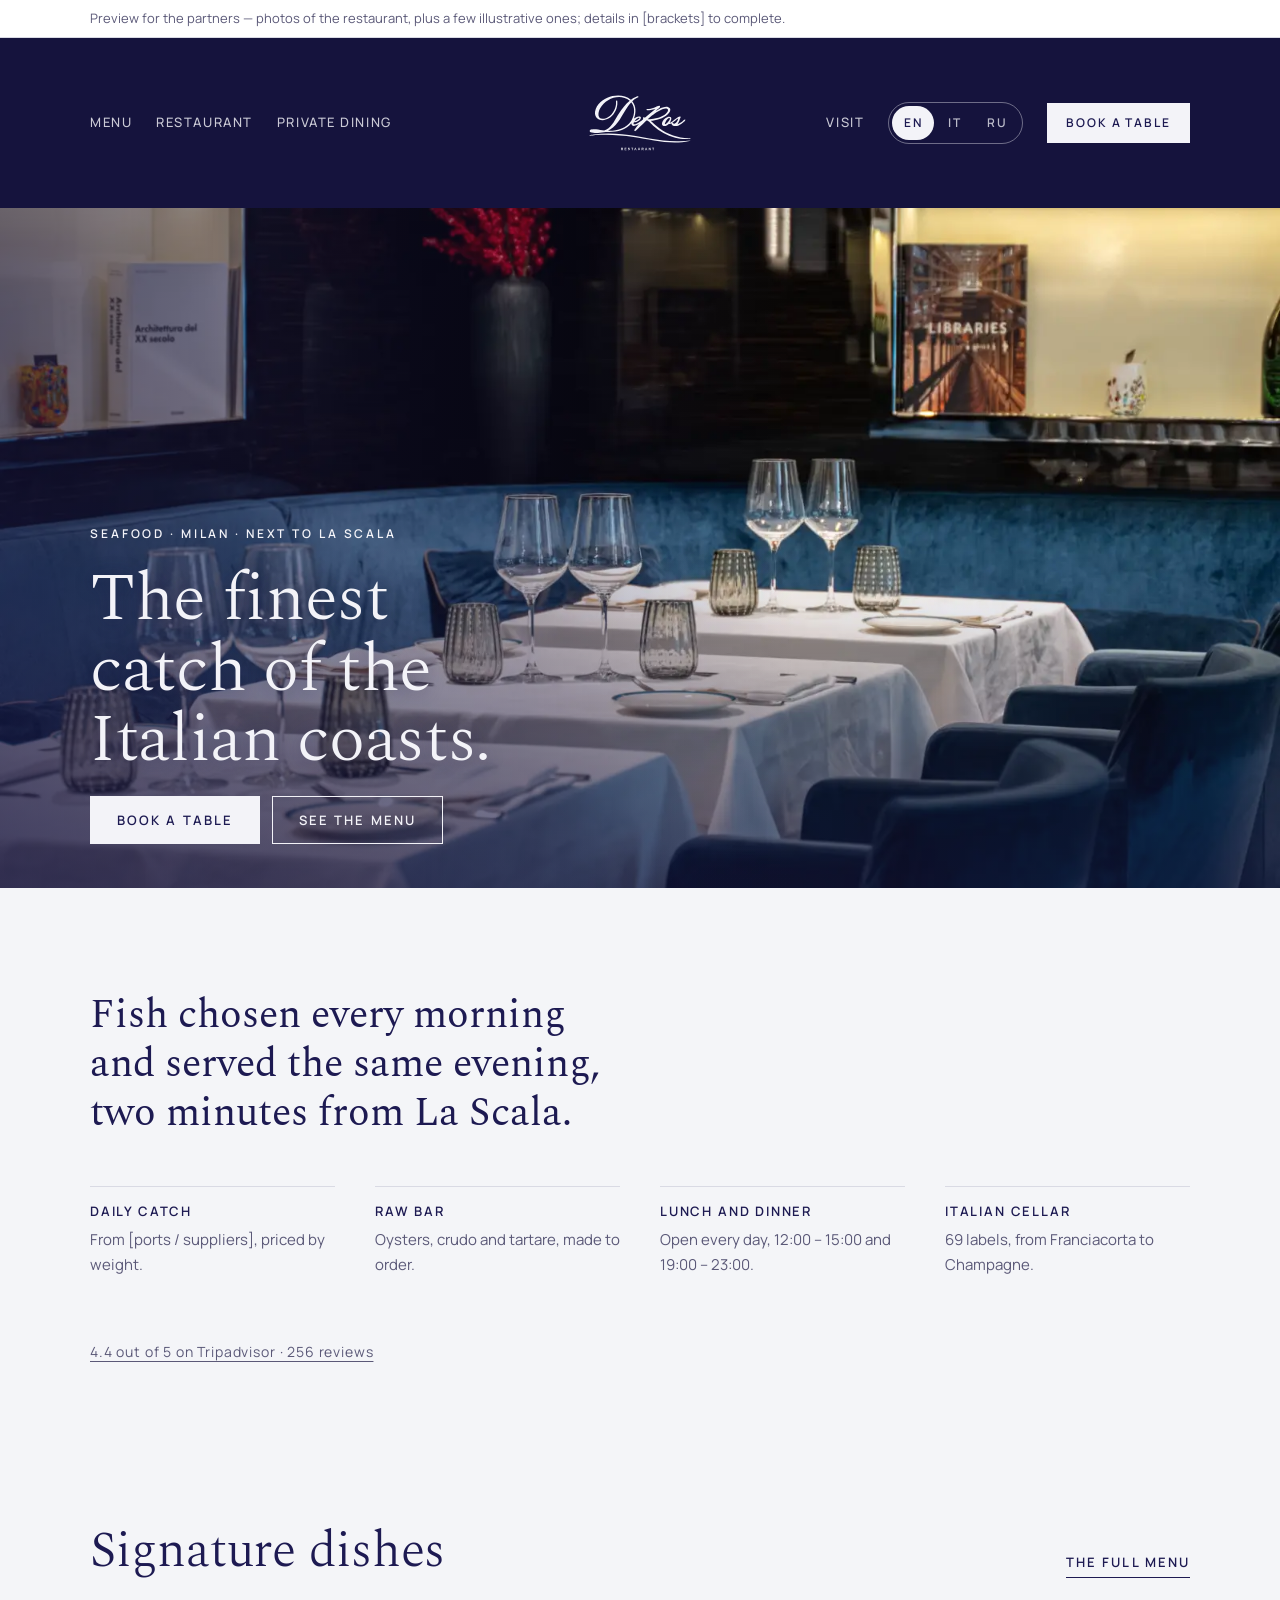
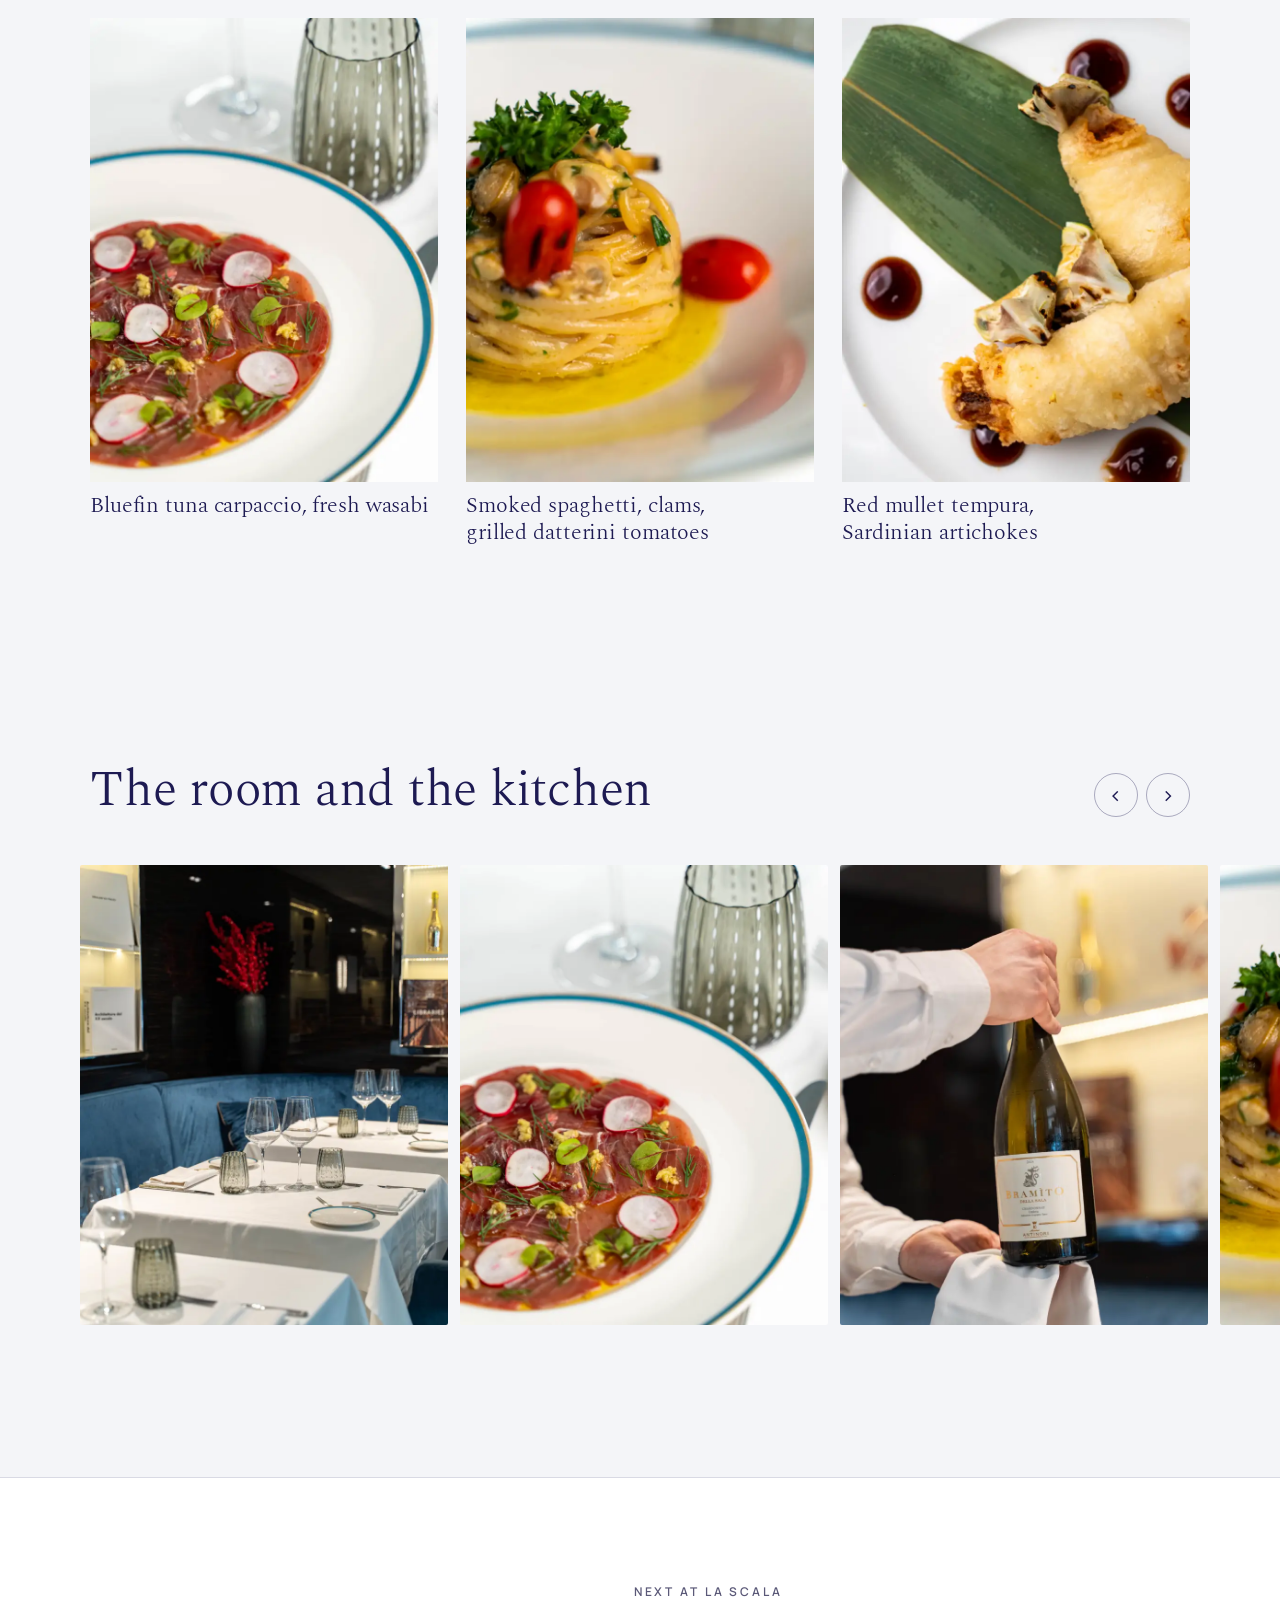
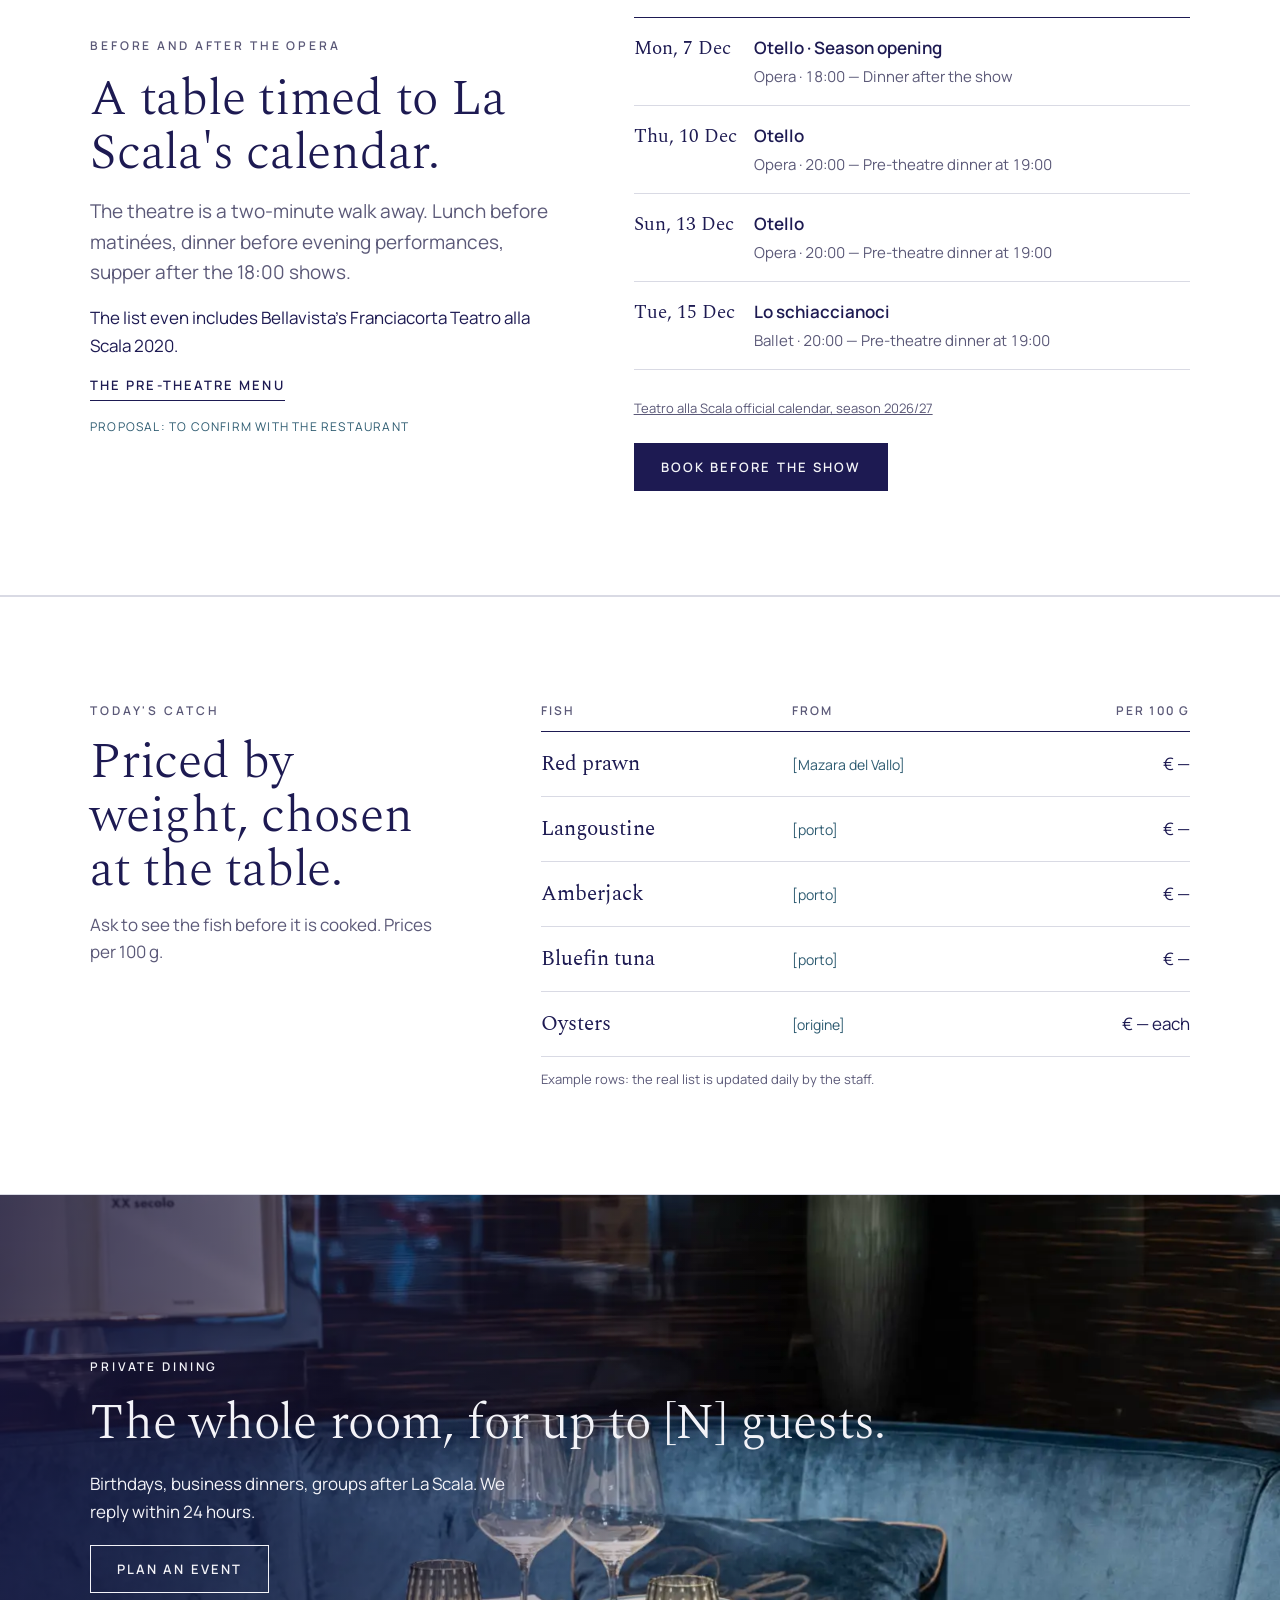
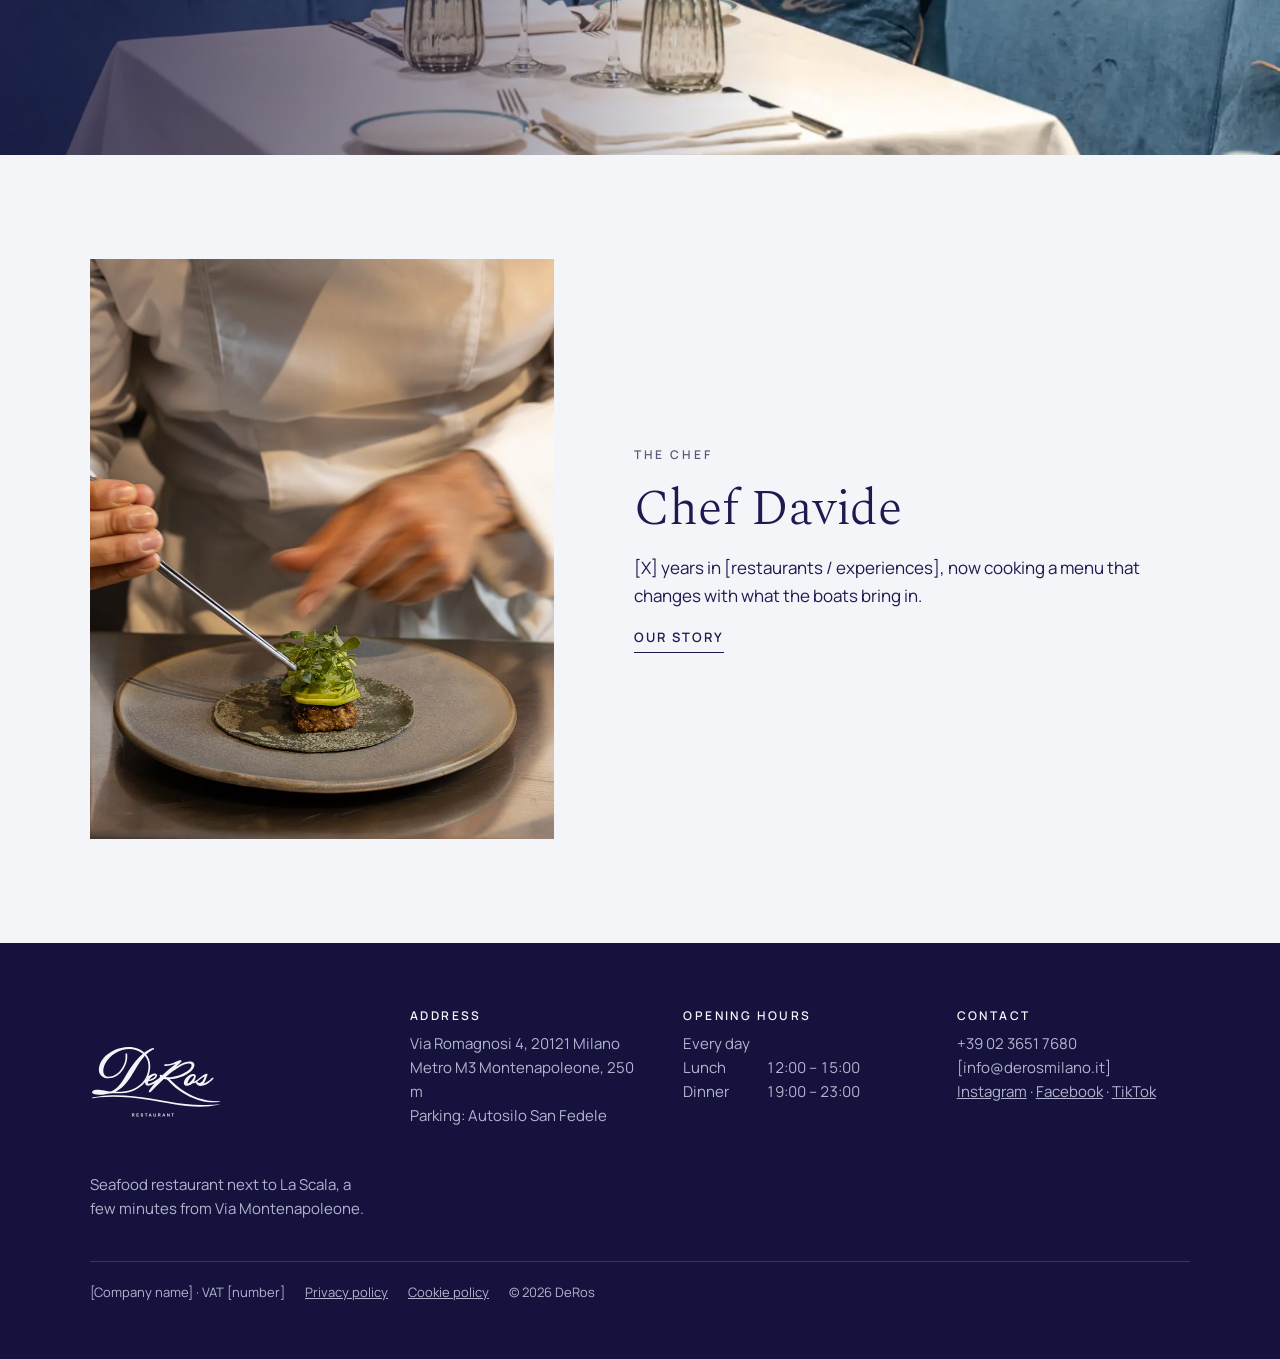
==== index.html @ 6515d824 "Foto più luminose, piatti firma prima della Scala, gallery orizzontale Co-Authored-By: Claude Opus 5" ====
<!doctype html>
<html lang="en">
<head>
<meta charset="utf-8">
<meta name="robots" content="noindex, nofollow">
<meta name="viewport" content="width=device-width, initial-scale=1, viewport-fit=cover">
<title>DeRos Restaurant</title>
<meta name="description" content="Seafood restaurant in Milan at Via Romagnosi 4, next to La Scala and a few minutes&#x27; walk from Via Montenapoleone. Raw bar, daily catch, Italian wines.">
<meta property="og:title" content="DeRos Restaurant">
<meta property="og:description" content="Seafood restaurant in Milan at Via Romagnosi 4, next to La Scala and a few minutes&#x27; walk from Via Montenapoleone. Raw bar, daily catch, Italian wines.">
<meta property="og:type" content="restaurant">
<link rel="preconnect" href="https://fonts.googleapis.com">
<link rel="preconnect" href="https://fonts.gstatic.com" crossorigin>
<link rel="stylesheet" href="https://fonts.googleapis.com/css2?family=Manrope:wght@400;500;600&family=Spectral:wght@300;400&display=swap">
<link rel="stylesheet" href="assets/site.css">
</head>
<body>
<svg width="0" height="0" style="position:absolute" aria-hidden="true"><defs><symbol id="logo" viewBox="30 38 377 208"><path fill="currentColor" d="M 198.46 135.60 C 202.81 136.21 215.58 129 216.53 125.21 C 217.87 119.90 209.37 124.79 207.67 125.94 C 203.89 128.47 201.26 132.10 198.46 135.60 M 246.25 127.96 C 257.74 129.54 269.48 127.48 280.53 124.26 C 292.59 120.76 311.75 112.02 318.31 100.88 C 321.39 95.65 321.44 90.24 314.30 89.30 C 299.28 87.33 273.41 106.00 261.80 115.08 Z M 102.89 170.01 C 134.30 171.18 168.39 162.33 186.23 134.61 C 197.00 117.90 201.30 93.96 192.33 75.55 C 191.58 74.00 188.21 68.26 187.00 67.50 C 186.45 67.16 186.48 67.03 186.01 67.58 C 181.24 73.19 176.73 79.01 172.55 85.09 C 153.28 113.09 140.48 147.62 110.02 165.91 C 107.70 167.31 104.76 168.10 102.89 170.01 M 196.55 126.05 C 201.90 121.82 211.16 116.33 218.15 118.54 C 223.73 120.31 222.11 125.32 219.25 128.92 C 215.12 134.14 207.41 137.92 200.97 139.31 C 198.21 139.90 196.08 138.58 195.23 142.64 C 194.23 147.37 198.21 147.01 201.71 146.26 C 207.78 144.95 223.44 134.60 228.09 130.12 C 230.86 127.46 230.91 127.21 228.72 123.90 C 230.86 118.27 234.07 123.89 237.34 122.17 C 249.26 111.23 261.75 100.96 274.44 90.93 L 257.33 94.85 C 253.21 95.16 248.69 96.43 244.56 95.96 C 240.72 95.51 240.75 92.07 245.05 91.65 C 254.51 90.72 260.20 90.01 269.30 86.75 C 274.05 85.04 284.75 79.08 288.98 79.73 C 290.94 80.04 291.39 80.91 291.19 82.82 C 290.85 86.19 279.72 93.71 277.06 97.38 C 276.58 98.05 276.92 97.87 277.53 97.85 C 288.39 90.15 307.57 79.92 321.05 84.46 C 330.93 87.79 329.28 97.05 324.52 104.22 C 312.78 121.89 284.38 131.46 264.16 133.69 C 262.20 133.91 260.02 133.32 258.19 134.41 C 267.92 143.83 277.69 153.29 288.62 161.32 C 321.07 185.17 360.93 198.61 401.55 196.77 L 401.55 198.20 C 383.25 201.93 363.96 199.78 346.01 195.20 C 316.17 187.59 288.92 172.34 266.31 151.62 C 261.70 147.41 252.60 136.42 247.67 134.42 C 245.79 133.65 242.55 132.61 240.72 133.67 C 233.19 141.58 224.92 148.83 217.07 156.37 C 213.13 160.17 207.10 167.65 203.00 170.49 C 201.79 171.33 200.80 171.76 199.26 171.37 C 196.15 168.75 199.35 164.93 201.13 162.41 C 205.17 156.67 210.46 151.28 214.71 145.65 C 212.29 146.75 210.15 148.29 207.71 149.40 C 199.27 153.23 187.33 155.80 187.23 142.78 C 177.67 153.83 166.41 162.20 152.71 167.50 C 133.44 174.96 115.31 174.56 94.99 174.33 C 85.04 174.22 76.35 177.59 66.36 178.16 C 59.58 178.54 45.73 178.42 39.68 175.64 C 35.45 173.69 34.57 169.42 38.62 166.67 C 42.98 163.70 54.37 164.30 59.64 164.76 C 68.29 165.51 80.96 169.30 88.78 169.08 C 90.85 169.02 95.08 166.86 97.00 165.80 C 117.75 154.24 129.57 126.63 142.16 107.26 C 153.24 90.23 165.66 74.45 181.25 61.30 C 146.63 32.72 94.39 51.88 74.14 88.46 C 62.54 109.41 65.69 134.92 95.49 124.62 C 114.89 117.92 129.88 94.12 131.50 74.14 C 131.81 70.34 131.08 65.81 131.54 62.24 C 131.83 60.04 133.38 59.52 135.19 60.55 C 136.83 61.81 136.51 71.37 136.33 73.72 C 134.87 93.47 122.86 115.19 105.60 125.18 C 77.65 141.36 45.23 125.77 58.10 91.05 C 67.09 66.78 94.19 49.75 118.66 44.57 C 141.47 39.75 167.38 42.13 185.32 58.16 C 188.67 54.80 208.70 42.94 212.35 45.51 C 213.10 46.04 212.98 47.78 212.33 48.42 C 211.84 48.89 209.07 49.72 208.01 50.30 C 201.62 53.83 195.49 57.95 190.42 63.21 C 205.33 81.40 204.49 104.98 196.55 126.05"/><path fill="currentColor" d="M 402.02 205.38 L 397.16 206.96 C 330.19 221.90 261.11 202.32 194.80 192.55 C 148.82 185.78 103.26 181.80 56.78 185.78 C 50.89 186.29 42.66 188.25 37.19 188.21 C 36.31 188.20 35.61 188.28 35.05 187.45 C 35.50 186.82 36.14 186.62 36.84 186.39 C 40.33 185.23 46.35 184.55 50.17 183.95 C 83.91 178.67 119.36 179.27 153.30 182.44 C 223.30 188.97 290.91 209.64 361.62 207.74 C 375.14 207.38 388.59 206.94 402.02 205.38"/><path fill="currentColor" d="M 357.10 126.05 C 356.60 125.54 350.23 130.26 349.31 130.92 C 344.49 134.37 339.31 138.17 335.12 142.29 C 337.57 142.14 339.07 144.49 341.57 144.71 C 349.82 145.45 355.73 132.78 357.10 126.05 M 325.97 124.22 C 319.79 123.90 314.82 131.37 312.10 136.25 C 308.89 142.01 305.01 151.16 315.49 142.98 C 318.45 140.66 327.35 129.96 326.91 126.40 C 326.83 125.78 326.15 124.92 325.97 124.22 M 354.72 146.12 C 362.04 143.97 368.07 139.18 374.05 134.64 C 375.47 133.57 379.59 129.37 381.16 129.50 C 383.23 129.67 383.11 131.26 382.16 132.72 C 378.50 138.31 364.91 148.15 358.65 150.77 C 350.29 154.27 333.96 155.72 332.49 143.73 C 330.42 144.71 328.40 145.22 326.13 145.53 C 325.03 145.69 324.18 145.05 323.17 145.35 C 322.12 145.65 318.71 148.94 317.11 149.85 C 304.64 156.94 293.06 151.42 300.38 136.46 C 304.18 128.70 315.70 119.10 324.78 119.40 C 336.17 119.78 331.84 131.14 328.51 137.36 C 328.27 137.82 325.35 141.42 327.23 140.86 C 329.86 140.06 334.03 137.30 336.42 135.71 C 341.72 132.19 357.35 118.41 362.61 118.48 C 368.93 118.57 364.04 125.07 363.08 127.5 C 361.76 130.85 360.99 134.42 359.42 137.69 Z M 354.72 146.12"/><path fill="currentColor" d="M 151.58 235.48 L 152.86 235.48 C 153.69 235.48 154.21 235.44 154.42 235.37 C 154.62 235.30 154.78 235.18 154.90 235.01 C 155.02 234.84 155.08 234.63 155.08 234.37 C 155.08 234.08 155.00 233.85 154.85 233.67 C 154.69 233.5 154.48 233.38 154.19 233.33 C 154.05 233.32 153.64 233.31 152.93 233.31 L 151.58 233.31 Z M 149.85 240.42 L 149.85 231.86 L 153.5 231.86 C 154.41 231.86 155.07 231.94 155.49 232.09 C 155.90 232.24 156.23 232.51 156.48 232.91 C 156.73 233.30 156.86 233.75 156.86 234.26 C 156.86 234.90 156.67 235.43 156.29 235.85 C 155.91 236.27 155.35 236.53 154.60 236.64 C 154.97 236.86 155.28 237.10 155.52 237.36 C 155.76 237.62 156.10 238.08 156.51 238.75 L 157.55 240.42 L 155.48 240.42 L 154.23 238.56 C 153.79 237.89 153.49 237.47 153.32 237.30 C 153.16 237.12 152.99 237.01 152.80 236.94 C 152.62 236.88 152.33 236.85 151.94 236.85 L 151.58 236.85 L 151.58 240.42 Z M 149.85 240.42"/><path fill="currentColor" d="M 162.85 240.42 L 162.85 231.86 L 169.20 231.86 L 169.20 233.31 L 164.58 233.31 L 164.58 235.21 L 168.88 235.21 L 168.88 236.65 L 164.58 236.65 L 164.58 238.98 L 169.36 238.98 L 169.36 240.42 Z M 162.85 240.42"/><path fill="currentColor" d="M 174.76 237.64 L 176.44 237.47 C 176.54 238.03 176.75 238.45 177.05 238.71 C 177.36 238.98 177.78 239.11 178.31 239.11 C 178.86 239.11 179.28 239 179.57 238.76 C 179.85 238.52 179.99 238.25 179.99 237.93 C 179.99 237.73 179.93 237.56 179.81 237.42 C 179.69 237.27 179.48 237.15 179.19 237.05 C 178.99 236.98 178.52 236.85 177.80 236.67 C 176.88 236.44 176.23 236.16 175.85 235.82 C 175.33 235.35 175.07 234.78 175.07 234.10 C 175.07 233.66 175.19 233.26 175.44 232.88 C 175.68 232.50 176.04 232.21 176.51 232.01 C 176.97 231.81 177.53 231.71 178.19 231.71 C 179.26 231.71 180.07 231.95 180.62 232.42 C 181.16 232.89 181.44 233.52 181.47 234.30 L 179.75 234.38 C 179.67 233.94 179.51 233.62 179.27 233.43 C 179.02 233.24 178.66 233.14 178.17 233.14 C 177.67 233.14 177.28 233.25 176.99 233.45 C 176.81 233.58 176.72 233.76 176.72 233.98 C 176.72 234.19 176.80 234.36 176.98 234.50 C 177.19 234.69 177.72 234.88 178.56 235.08 C 179.41 235.28 180.03 235.48 180.43 235.69 C 180.83 235.91 181.15 236.19 181.37 236.56 C 181.60 236.93 181.72 237.39 181.72 237.92 C 181.72 238.42 181.58 238.87 181.31 239.30 C 181.04 239.73 180.65 240.05 180.15 240.26 C 179.66 240.47 179.03 240.57 178.29 240.57 C 177.21 240.57 176.38 240.32 175.80 239.82 C 175.21 239.32 174.87 238.59 174.76 237.64"/><path fill="currentColor" d="M 189.46 240.42 L 189.46 233.31 L 186.92 233.31 L 186.92 231.86 L 193.73 231.86 L 193.73 233.31 L 191.19 233.31 L 191.19 240.42 Z M 189.46 240.42"/><path fill="currentColor" d="M 202.86 237.03 L 201.68 233.85 L 200.52 237.03 Z M 206.04 240.42 L 204.16 240.42 L 203.41 238.48 L 199.99 238.48 L 199.28 240.42 L 197.45 240.42 L 200.78 231.86 L 202.61 231.86 Z M 206.04 240.42"/><path fill="currentColor" d="M 211.31 231.86 L 213.04 231.86 L 213.04 236.5 C 213.04 237.23 213.06 237.71 213.10 237.92 C 213.17 238.28 213.35 238.56 213.63 238.77 C 213.91 238.98 214.29 239.09 214.77 239.09 C 215.26 239.09 215.63 238.99 215.88 238.79 C 216.13 238.58 216.28 238.34 216.33 238.05 C 216.38 237.76 216.41 237.27 216.41 236.59 L 216.41 231.86 L 218.14 231.86 L 218.14 236.35 C 218.14 237.38 218.09 238.11 218.00 238.53 C 217.91 238.96 217.73 239.32 217.48 239.61 C 217.23 239.90 216.89 240.13 216.47 240.30 C 216.05 240.48 215.50 240.57 214.83 240.57 C 214.01 240.57 213.39 240.47 212.96 240.28 C 212.54 240.09 212.21 239.85 211.96 239.55 C 211.72 239.25 211.56 238.93 211.48 238.60 C 211.37 238.11 211.31 237.38 211.31 236.42 Z M 211.31 231.86"/><path fill="currentColor" d="M 226.06 235.48 L 227.34 235.48 C 228.17 235.48 228.68 235.44 228.89 235.37 C 229.10 235.30 229.26 235.18 229.37 235.01 C 229.49 234.84 229.55 234.63 229.55 234.37 C 229.55 234.08 229.48 233.85 229.32 233.67 C 229.17 233.5 228.95 233.38 228.67 233.33 C 228.53 233.32 228.11 233.31 227.41 233.31 L 226.06 233.31 Z M 224.33 240.42 L 224.33 231.86 L 227.97 231.86 C 228.88 231.86 229.55 231.94 229.96 232.09 C 230.38 232.24 230.71 232.51 230.96 232.91 C 231.21 233.30 231.33 233.75 231.33 234.26 C 231.33 234.90 231.14 235.43 230.76 235.85 C 230.39 236.27 229.82 236.53 229.07 236.64 C 229.44 236.86 229.75 237.10 230 237.36 C 230.24 237.62 230.57 238.08 230.98 238.75 L 232.03 240.42 L 229.96 240.42 L 228.71 238.56 C 228.26 237.89 227.96 237.47 227.80 237.30 C 227.64 237.12 227.46 237.01 227.28 236.94 C 227.10 236.88 226.81 236.85 226.41 236.85 L 226.06 236.85 L 226.06 240.42 Z M 224.33 240.42"/><path fill="currentColor" d="M 241.86 237.03 L 240.68 233.85 L 239.53 237.03 Z M 245.05 240.42 L 243.17 240.42 L 242.42 238.48 L 239 238.48 L 238.29 240.42 L 236.46 240.42 L 239.79 231.86 L 241.62 231.86 Z M 245.05 240.42"/><path fill="currentColor" d="M 250.35 240.42 L 250.35 231.86 L 252.03 231.86 L 255.53 237.57 L 255.53 231.86 L 257.14 231.86 L 257.14 240.42 L 255.40 240.42 L 251.95 234.83 L 251.95 240.42 Z M 250.35 240.42"/><path fill="currentColor" d="M 265.26 240.42 L 265.26 233.31 L 262.72 233.31 L 262.72 231.86 L 269.52 231.86 L 269.52 233.31 L 266.99 233.31 L 266.99 240.42 Z M 265.26 240.42"/></symbol></defs></svg>
<div class="draft"><div class="wrap"><span data-it="Anteprima per i soci — foto del ristorante e alcune indicative; dati tra [parentesi quadre] da completare." data-ru="Предварительная версия для партнёров — фото ресторана и несколько иллюстративных; данные в [квадратных скобках] будут дополнены.">Preview for the partners — photos of the restaurant, plus a few illustrative ones; details in [brackets] to complete.</span></div></div>
<header class="top">
  <div class="wrap">
    <div class="nav-left">
      <button class="menu-toggle" type="button" id="open-menu" aria-expanded="false" aria-controls="drawer"><span class="bars" aria-hidden="true"></span><span data-it="Menu" data-ru="Меню">Menu</span></button>
      <a class="desk" href="menu.html" data-it="Menu" data-ru="Меню">Menu</a><a class="desk" href="restaurant.html" data-it="Ristorante" data-ru="Ресторан">Restaurant</a><a class="desk" href="private-dining.html" data-it="Eventi privati" data-ru="Мероприятия">Private dining</a>
    </div>
    <a class="mark" href="./" aria-label="DeRos, home"><svg role="img" aria-label="DeRos Restaurant"><use href="#logo"/></svg></a>
    <div class="nav-right">
      <a class="desk plain" href="visit.html" data-it="Dove siamo" data-ru="Контакты">Visit</a>
      <div class="lang" role="group" aria-label="Language">
        <button type="button" data-lang="en" lang="en" aria-pressed="true" aria-label="English" title="English">EN</button>
        <button type="button" data-lang="it" lang="it" aria-pressed="false" aria-label="Italiano" title="Italiano">IT</button>
        <button type="button" data-lang="ru" lang="ru" aria-pressed="false" aria-label="Русский" title="Русский">RU</button>
      </div>
      <a class="btn btn-light" href="https://www.sevenrooms.com/reservations/ristorantederos" target="_blank" rel="noopener" data-it="Prenota" data-ru="Забронировать">Book a table</a>
    </div>
  </div>
</header>
<div class="drawer" id="drawer" hidden>
  <div class="bar"><div class="lang" role="group" aria-label="Language">
        <button type="button" data-lang="en" lang="en" aria-pressed="true" aria-label="English" title="English">EN</button>
        <button type="button" data-lang="it" lang="it" aria-pressed="false" aria-label="Italiano" title="Italiano">IT</button>
        <button type="button" data-lang="ru" lang="ru" aria-pressed="false" aria-label="Русский" title="Русский">RU</button>
      </div><button class="close" type="button" id="close-menu" data-it="Chiudi" data-ru="Закрыть">Close</button></div>
  <nav aria-label="Main"><a href="menu.html" data-it="Menu" data-ru="Меню">Menu</a><a href="restaurant.html" data-it="Ristorante" data-ru="Ресторан">Restaurant</a><a href="private-dining.html" data-it="Eventi privati" data-ru="Частные мероприятия">Private dining</a><a href="https://www.sevenrooms.com/reservations/ristorantederos" target="_blank" rel="noopener" data-it="Prenota un tavolo" data-ru="Забронировать стол">Book a table</a><a href="visit.html" data-it="Dove siamo" data-ru="Как нас найти">Visit</a></nav>
  <div class="facts"><span>Via Romagnosi 4, Milano · <span data-it="Accanto alla Scala" data-ru="Рядом с Ла Скала">Next to La Scala</span></span><span>+39 02 3651 7680</span></div>
</div>
<main id="main">
<section class="band-photo hero" aria-labelledby="hero-title">
  <div class="shot"><img src="assets/img/hero.webp" alt="The DeRos dining room with blue velvet banquettes" fetchpriority="high" decoding="async"></div>
  <div class="copy"><div class="wrap">
  <p class="label" data-it="Pesce · Milano · Accanto alla Scala" data-ru="Рыба и морепродукты · Милан · Рядом с Ла Скала">Seafood · Milan · Next to La Scala</p>
  <h1 id="hero-title" data-it="Il meglio dei mari italiani." data-ru="Лучший улов итальянских побережий.">The finest catch of the Italian coasts.</h1>
  <div class="actions"><a class="btn btn-light" href="https://www.sevenrooms.com/reservations/ristorantederos" target="_blank" rel="noopener" data-it="Prenota un tavolo" data-ru="Забронировать стол">Book a table</a><a class="btn btn-line" href="menu.html" data-it="Vedi il menu" data-ru="Смотреть меню">See the menu</a></div></div></div>
</section>
<section class="pad statement">
  <div class="wrap">
    <blockquote data-it="Pesce scelto ogni mattina e servito la sera stessa, a due passi dal Teatro alla Scala." data-ru="Рыбу выбираем каждое утро и подаём в тот же вечер, в двух минутах от Ла Скала.">Fish chosen every morning and served the same evening, two minutes from La Scala.</blockquote>
    <div class="pillars">
      <div><strong data-it="Pescato del giorno" data-ru="Улов дня">Daily catch</strong><span data-it="Da [porti / fornitori], a peso." data-ru="Из [портов / от поставщиков], цена по весу.">From [ports / suppliers], priced by weight.</span></div>
      <div><strong data-it="Crudi" data-ru="Сырой бар">Raw bar</strong><span data-it="Ostriche, crudo e tartare, preparati al momento." data-ru="Устрицы, крудо и тартары, готовим под заказ.">Oysters, crudo and tartare, made to order.</span></div>
      <div><strong data-it="Pranzo e cena" data-ru="Обед и ужин">Lunch and dinner</strong><span data-it="Aperti tutti i giorni, 12:00 – 15:00 e 19:00 – 23:00." data-ru="Открыто ежедневно, 12:00 – 15:00 и 19:00 – 23:00.">Open every day, 12:00 – 15:00 and 19:00 – 23:00.</span></div>
      <div><strong data-it="Cantina" data-ru="Итальянские вина">Italian cellar</strong><span data-it="69 etichette, dal Franciacorta allo Champagne." data-ru="69 позиций, от франчакорты до шампанского.">69 labels, from Franciacorta to Champagne.</span></div>
    </div>
  </div>
</section>
<p class="wrap rating"><a href="https://www.tripadvisor.com/Restaurant_Review-g187849-d11951685-Reviews-DeRos-Milan_Lombardy.html" target="_blank" rel="noopener"><span data-it="4,4 su 5 su Tripadvisor · 256 recensioni" data-ru="4,4 из 5 на Tripadvisor · 256 отзывов">4.4 out of 5 on Tripadvisor · 256 reviews</span></a></p>
<section class="pad" aria-labelledby="dishes-title">
  <div class="wrap">
    <div class="sec-head"><h2 id="dishes-title" data-it="I piatti firma" data-ru="Фирменные блюда">Signature dishes</h2><a class="text-link" href="menu.html" data-it="Il menu completo" data-ru="Полное меню">The full menu</a></div>
    <div class="plates">
      <article><div class="photo r-3-4"><img src="assets/img/dish-tuna.webp" alt="Bluefin tuna carpaccio" loading="lazy" decoding="async"></div><h3 data-it="Carpaccio di tonno rosso con wasabi fresco" data-ru="Карпаччо из голубого тунца, свежий васаби">Bluefin tuna carpaccio, fresh wasabi</h3></article>
      <article><div class="photo r-3-4"><img src="assets/img/dish-spaghetti.webp" alt="Smoked spaghetti with clams" loading="lazy" decoding="async"></div><h3 data-it="Spaghetti affumicati alle vongole e datterini grigliati" data-ru="Копчёные спагетти с вонголе и томатами даттерини на гриле">Smoked spaghetti, clams, grilled datterini tomatoes</h3></article>
      <article><div class="photo r-3-4"><img src="assets/img/dish-triglia.webp" alt="Red mullet tempura with artichokes" loading="lazy" decoding="async"></div><h3 data-it="Triglia in tempura con carciofi sardi" data-ru="Барабулька в темпуре с сардинскими артишоками">Red mullet tempura, Sardinian artichokes</h3></article>
    </div>
  </div>
</section>
<section class="pad gallery-sec" aria-labelledby="gallery-title">
  <div class="wrap">
    <div class="sec-head"><h2 id="gallery-title" data-it="La sala e la cucina" data-ru="Зал и кухня">The room and the kitchen</h2>
      <div class="g-nav"><button type="button" class="g-prev" aria-label="Previous">‹</button><button type="button" class="g-next" aria-label="Next">›</button></div></div>
  </div>
  <div class="gallery" tabindex="0" aria-label="Photo gallery"><ul><li><button type="button" class="g-open" data-full="assets/img/gallery/g3.webp" aria-label="The DeRos dining room"><img src="assets/img/gallery/g3.webp" alt="The DeRos dining room" loading="lazy" decoding="async"></button></li><li><button type="button" class="g-open" data-full="assets/img/gallery/g16.webp" aria-label="Bluefin tuna carpaccio"><img src="assets/img/gallery/g16.webp" alt="Bluefin tuna carpaccio" loading="lazy" decoding="async"></button></li><li><button type="button" class="g-open" data-full="assets/img/gallery/g12.webp" aria-label="Wine service"><img src="assets/img/gallery/g12.webp" alt="Wine service" loading="lazy" decoding="async"></button></li><li><button type="button" class="g-open" data-full="assets/img/gallery/g21.webp" aria-label="Smoked spaghetti with clams"><img src="assets/img/gallery/g21.webp" alt="Smoked spaghetti with clams" loading="lazy" decoding="async"></button></li><li><button type="button" class="g-open" data-full="assets/img/gallery/g1.webp" aria-label="The DeRos dining room"><img src="assets/img/gallery/g1.webp" alt="The DeRos dining room" loading="lazy" decoding="async"></button></li><li><button type="button" class="g-open" data-full="assets/img/gallery/g29.webp" aria-label="Red mullet tempura with artichokes"><img src="assets/img/gallery/g29.webp" alt="Red mullet tempura with artichokes" loading="lazy" decoding="async"></button></li><li><button type="button" class="g-open" data-full="assets/img/gallery/g6.webp" aria-label="The DeRos dining room"><img src="assets/img/gallery/g6.webp" alt="The DeRos dining room" loading="lazy" decoding="async"></button></li><li><button type="button" class="g-open" data-full="assets/img/gallery/g19.webp" aria-label="Bluefin tuna carpaccio"><img src="assets/img/gallery/g19.webp" alt="Bluefin tuna carpaccio" loading="lazy" decoding="async"></button></li><li><button type="button" class="g-open" data-full="assets/img/gallery/g14.webp" aria-label="Wine service"><img src="assets/img/gallery/g14.webp" alt="Wine service" loading="lazy" decoding="async"></button></li><li><button type="button" class="g-open" data-full="assets/img/gallery/g24.webp" aria-label="Smoked spaghetti with clams"><img src="assets/img/gallery/g24.webp" alt="Smoked spaghetti with clams" loading="lazy" decoding="async"></button></li><li><button type="button" class="g-open" data-full="assets/img/gallery/g2.webp" aria-label="The DeRos dining room"><img src="assets/img/gallery/g2.webp" alt="The DeRos dining room" loading="lazy" decoding="async"></button></li><li><button type="button" class="g-open" data-full="assets/img/gallery/g28.webp" aria-label="Red mullet tempura with artichokes"><img src="assets/img/gallery/g28.webp" alt="Red mullet tempura with artichokes" loading="lazy" decoding="async"></button></li><li><button type="button" class="g-open" data-full="assets/img/gallery/g4.webp" aria-label="The DeRos dining room"><img src="assets/img/gallery/g4.webp" alt="The DeRos dining room" loading="lazy" decoding="async"></button></li><li><button type="button" class="g-open" data-full="assets/img/gallery/g20.webp" aria-label="Bluefin tuna carpaccio"><img src="assets/img/gallery/g20.webp" alt="Bluefin tuna carpaccio" loading="lazy" decoding="async"></button></li><li><button type="button" class="g-open" data-full="assets/img/gallery/g35.webp" aria-label="Wine service"><img src="assets/img/gallery/g35.webp" alt="Wine service" loading="lazy" decoding="async"></button></li><li><button type="button" class="g-open" data-full="assets/img/gallery/g22.webp" aria-label="Smoked spaghetti with clams"><img src="assets/img/gallery/g22.webp" alt="Smoked spaghetti with clams" loading="lazy" decoding="async"></button></li><li><button type="button" class="g-open" data-full="assets/img/gallery/g5.webp" aria-label="The DeRos dining room"><img src="assets/img/gallery/g5.webp" alt="The DeRos dining room" loading="lazy" decoding="async"></button></li><li><button type="button" class="g-open" data-full="assets/img/gallery/g30.webp" aria-label="Red mullet tempura with artichokes"><img src="assets/img/gallery/g30.webp" alt="Red mullet tempura with artichokes" loading="lazy" decoding="async"></button></li><li><button type="button" class="g-open" data-full="assets/img/gallery/g11.webp" aria-label="Wine service"><img src="assets/img/gallery/g11.webp" alt="Wine service" loading="lazy" decoding="async"></button></li><li><button type="button" class="g-open" data-full="assets/img/gallery/g18.webp" aria-label="Bluefin tuna carpaccio"><img src="assets/img/gallery/g18.webp" alt="Bluefin tuna carpaccio" loading="lazy" decoding="async"></button></li><li><button type="button" class="g-open" data-full="assets/img/gallery/g23.webp" aria-label="Smoked spaghetti with clams"><img src="assets/img/gallery/g23.webp" alt="Smoked spaghetti with clams" loading="lazy" decoding="async"></button></li><li><button type="button" class="g-open" data-full="assets/img/gallery/g31.webp" aria-label="Red mullet tempura with artichokes"><img src="assets/img/gallery/g31.webp" alt="Red mullet tempura with artichokes" loading="lazy" decoding="async"></button></li><li class="wide"><button type="button" class="g-open" data-full="assets/img/gallery/g33.webp" aria-label="Red mullet tempura with artichokes"><img src="assets/img/gallery/g33.webp" alt="Red mullet tempura with artichokes" loading="lazy" decoding="async"></button></li><li><button type="button" class="g-open" data-full="assets/img/gallery/g26.webp" aria-label="Smoked spaghetti with clams"><img src="assets/img/gallery/g26.webp" alt="Smoked spaghetti with clams" loading="lazy" decoding="async"></button></li><li><button type="button" class="g-open" data-full="assets/img/gallery/g27.webp" aria-label="Smoked spaghetti with clams"><img src="assets/img/gallery/g27.webp" alt="Smoked spaghetti with clams" loading="lazy" decoding="async"></button></li><li><button type="button" class="g-open" data-full="assets/img/gallery/g34.webp" aria-label="Smoked spaghetti with clams"><img src="assets/img/gallery/g34.webp" alt="Smoked spaghetti with clams" loading="lazy" decoding="async"></button></li></ul></div>
  <dialog class="lightbox" aria-label="Photo"><img alt=""><button type="button" class="lb-close" aria-label="Close" data-it="Chiudi" data-ru="Закрыть">Close</button><button type="button" class="lb-prev" aria-label="Previous">‹</button><button type="button" class="lb-next" aria-label="Next">›</button></dialog>
</section>
<section class="pad on-surface" aria-labelledby="scala-title">
  <div class="wrap scala">
    <div class="text">
      <p class="label" data-it="Prima e dopo l&#x27;opera" data-ru="До и после оперы">Before and after the opera</p>
      <h2 id="scala-title" data-it="La tavola che segue il calendario della Scala." data-ru="Стол по календарю Ла Скала.">A table timed to La Scala's calendar.</h2>
      <p class="lead" data-it="Il teatro è a due minuti a piedi. Pranzo prima delle pomeridiane, cena prima degli spettacoli serali, cena dopo quelli che iniziano alle 18:00." data-ru="До театра две минуты пешком. Обед перед дневными спектаклями, ужин перед вечерними и после спектаклей, начинающихся в 18:00.">The theatre is a two-minute walk away. Lunch before matinées, dinner before evening performances, supper after the 18:00 shows.</p>
      <p data-it="In carta c'è anche il Franciacorta Bellavista Teatro alla Scala 2020." data-ru="В карте есть даже франчакорта Bellavista Teatro alla Scala 2020.">The list even includes Bellavista's Franciacorta Teatro alla Scala 2020.</p>
      <a class="text-link" href="menu.html#theatre" data-it="Il menu pre-teatro" data-ru="Предтеатральное меню">The pre-theatre menu</a>
      <p class="ex" data-it="Proposta: da confermare con il ristorante" data-ru="Предложение: требует подтверждения ресторана">Proposal: to confirm with the restaurant</p>
    </div>
    <div class="shows">
      <p class="label" data-it="Prossimamente alla Scala" data-ru="Скоро в Ла Скала">Next at La Scala</p>
      <ol class="timeline" id="shows"><li><time>04/12</time><div><strong>Otello</strong><span data-it="Opera · 18:00 — Cena dopo lo spettacolo" data-ru="Опера · 18:00 — Ужин после спектакля">Opera · 18:00 — Dinner after the show</span></div></li><li><time>07/12</time><div><strong>Otello</strong><span data-it="Opera · 18:00 — Cena dopo lo spettacolo" data-ru="Опера · 18:00 — Ужин после спектакля">Opera · 18:00 — Dinner after the show</span></div></li><li><time>10/12</time><div><strong>Otello</strong><span data-it="Opera · 20:00 — Cena pre-teatro alle 19:00" data-ru="Опера · 20:00 — Ужин перед спектаклем в 19:00">Opera · 20:00 — Pre-theatre dinner at 19:00</span></div></li><li><time>13/12</time><div><strong>Otello</strong><span data-it="Opera · 20:00 — Cena pre-teatro alle 19:00" data-ru="Опера · 20:00 — Ужин перед спектаклем в 19:00">Opera · 20:00 — Pre-theatre dinner at 19:00</span></div></li></ol>
      <p class="note"><a href="https://www.teatroallascala.org/en/calendar.html" target="_blank" rel="noopener" data-it="Calendario ufficiale del Teatro alla Scala, stagione 2026/27" data-ru="Официальный календарь Театра Ла Скала, сезон 2026/27">Teatro alla Scala official calendar, season 2026/27</a></p>
      <a class="btn btn-solid" href="https://www.sevenrooms.com/reservations/ristorantederos" target="_blank" rel="noopener" data-it="Prenota prima dello spettacolo" data-ru="Забронировать до спектакля">Book before the show</a>
    </div>
    <script type="application/json" id="shows-data">[{"date": "2026-12-04", "time": "18:00", "title": "Otello", "kind": "opera", "note": ""}, {"date": "2026-12-07", "time": "18:00", "title": "Otello", "kind": "opera", "note": "Season opening"}, {"date": "2026-12-10", "time": "20:00", "title": "Otello", "kind": "opera", "note": ""}, {"date": "2026-12-13", "time": "20:00", "title": "Otello", "kind": "opera", "note": ""}, {"date": "2026-12-15", "time": "20:00", "title": "Lo schiaccianoci", "kind": "ballet", "note": ""}, {"date": "2026-12-16", "time": "20:00", "title": "Otello", "kind": "opera", "note": ""}, {"date": "2026-12-17", "time": "20:00", "title": "Lo schiaccianoci", "kind": "ballet", "note": ""}, {"date": "2026-12-18", "time": "14:30", "title": "Lo schiaccianoci", "kind": "ballet", "note": ""}, {"date": "2026-12-18", "time": "20:00", "title": "Lo schiaccianoci", "kind": "ballet", "note": ""}, {"date": "2026-12-19", "time": "20:00", "title": "Otello", "kind": "opera", "note": ""}, {"date": "2026-12-20", "time": "20:00", "title": "Concerto di Natale · Beethoven 9", "kind": "concert", "note": ""}, {"date": "2026-12-22", "time": "20:00", "title": "Otello", "kind": "opera", "note": ""}, {"date": "2026-12-23", "time": "14:30", "title": "Lo schiaccianoci", "kind": "ballet", "note": ""}, {"date": "2026-12-23", "time": "20:00", "title": "Lo schiaccianoci", "kind": "ballet", "note": ""}, {"date": "2026-12-29", "time": "20:00", "title": "Otello", "kind": "opera", "note": ""}, {"date": "2026-12-30", "time": "20:00", "title": "Lo schiaccianoci", "kind": "ballet", "note": ""}, {"date": "2026-12-31", "time": "18:00", "title": "Lo schiaccianoci", "kind": "ballet", "note": "New Year's Eve"}, {"date": "2027-01-02", "time": "20:00", "title": "Otello", "kind": "opera", "note": ""}, {"date": "2027-01-03", "time": "14:30", "title": "Lo schiaccianoci", "kind": "ballet", "note": ""}, {"date": "2027-01-03", "time": "20:00", "title": "Lo schiaccianoci", "kind": "ballet", "note": ""}, {"date": "2027-01-05", "time": "20:00", "title": "Otello", "kind": "opera", "note": ""}, {"date": "2027-01-09", "time": "20:00", "title": "Lo schiaccianoci", "kind": "ballet", "note": ""}, {"date": "2027-01-10", "time": "14:30", "title": "Lo schiaccianoci", "kind": "ballet", "note": ""}, {"date": "2027-01-10", "time": "20:00", "title": "Lo schiaccianoci", "kind": "ballet", "note": ""}, {"date": "2027-01-13", "time": "20:00", "title": "Lo schiaccianoci", "kind": "ballet", "note": ""}, {"date": "2027-01-16", "time": "20:00", "title": "Lo schiaccianoci", "kind": "ballet", "note": ""}, {"date": "2027-01-22", "time": "20:00", "title": "Les Pêcheurs de perles", "kind": "opera", "note": ""}, {"date": "2027-01-24", "time": "14:30", "title": "Les Pêcheurs de perles", "kind": "opera", "note": ""}, {"date": "2027-01-27", "time": "20:00", "title": "Les Pêcheurs de perles", "kind": "opera", "note": ""}, {"date": "2027-01-30", "time": "20:00", "title": "Les Pêcheurs de perles", "kind": "opera", "note": ""}, {"date": "2027-02-03", "time": "20:00", "title": "Don Giovanni", "kind": "opera", "note": ""}, {"date": "2027-02-06", "time": "20:00", "title": "Don Giovanni", "kind": "opera", "note": ""}, {"date": "2027-02-07", "time": "20:00", "title": "Les Pêcheurs de perles", "kind": "opera", "note": ""}, {"date": "2027-02-09", "time": "20:00", "title": "Don Giovanni", "kind": "opera", "note": ""}, {"date": "2027-02-11", "time": "20:00", "title": "Don Giovanni", "kind": "opera", "note": ""}, {"date": "2027-02-13", "time": "20:00", "title": "Don Giovanni", "kind": "opera", "note": ""}, {"date": "2027-02-16", "time": "20:00", "title": "La Bohème", "kind": "opera", "note": ""}, {"date": "2027-02-17", "time": "20:00", "title": "La Bohème", "kind": "opera", "note": ""}, {"date": "2027-02-18", "time": "20:00", "title": "Don Giovanni", "kind": "opera", "note": ""}, {"date": "2027-02-19", "time": "20:00", "title": "La Bohème", "kind": "opera", "note": ""}, {"date": "2027-02-20", "time": "20:00", "title": "Don Giovanni", "kind": "opera", "note": ""}, {"date": "2027-02-21", "time": "14:30", "title": "La Bohème", "kind": "opera", "note": ""}, {"date": "2027-02-23", "time": "20:00", "title": "Don Giovanni", "kind": "opera", "note": ""}, {"date": "2027-02-24", "time": "20:00", "title": "La Bohème", "kind": "opera", "note": ""}, {"date": "2027-02-25", "time": "20:00", "title": "Don Giovanni", "kind": "opera", "note": ""}, {"date": "2027-02-26", "time": "20:00", "title": "La Bohème", "kind": "opera", "note": ""}, {"date": "2027-02-28", "time": "14:30", "title": "Don Giovanni", "kind": "opera", "note": ""}, {"date": "2027-03-03", "time": "20:00", "title": "Giselle", "kind": "ballet", "note": ""}, {"date": "2027-03-04", "time": "20:00", "title": "La Bohème", "kind": "opera", "note": ""}, {"date": "2027-03-07", "time": "14:30", "title": "La Bohème", "kind": "opera", "note": ""}, {"date": "2027-03-09", "time": "20:00", "title": "Giselle", "kind": "ballet", "note": ""}, {"date": "2027-03-10", "time": "20:00", "title": "Giselle", "kind": "ballet", "note": ""}, {"date": "2027-03-11", "time": "20:00", "title": "Giselle", "kind": "ballet", "note": ""}, {"date": "2027-03-12", "time": "20:00", "title": "Giselle", "kind": "ballet", "note": ""}, {"date": "2027-03-13", "time": "14:30", "title": "Giselle", "kind": "ballet", "note": ""}, {"date": "2027-03-13", "time": "20:00", "title": "Giselle", "kind": "ballet", "note": ""}, {"date": "2027-03-14", "time": "14:30", "title": "Giselle", "kind": "ballet", "note": ""}, {"date": "2027-03-16", "time": "20:00", "title": "Giselle", "kind": "ballet", "note": ""}, {"date": "2027-03-30", "time": "20:00", "title": "Anna Bolena", "kind": "opera", "note": ""}, {"date": "2027-04-01", "time": "20:00", "title": "Anna Bolena", "kind": "opera", "note": ""}, {"date": "2027-04-03", "time": "20:00", "title": "Anna Bolena", "kind": "opera", "note": ""}, {"date": "2027-04-06", "time": "20:00", "title": "Anna Bolena", "kind": "opera", "note": ""}, {"date": "2027-04-10", "time": "20:00", "title": "Anna Bolena", "kind": "opera", "note": ""}, {"date": "2027-04-13", "time": "20:00", "title": "Anna Bolena", "kind": "opera", "note": ""}, {"date": "2027-04-16", "time": "20:00", "title": "Anna Bolena", "kind": "opera", "note": ""}, {"date": "2027-04-17", "time": "20:00", "title": "The Rake's Progress", "kind": "opera", "note": ""}, {"date": "2027-04-20", "time": "20:00", "title": "The Rake's Progress", "kind": "opera", "note": ""}, {"date": "2027-04-22", "time": "20:00", "title": "The Rake's Progress", "kind": "opera", "note": ""}, {"date": "2027-04-24", "time": "20:00", "title": "The Rake's Progress", "kind": "opera", "note": ""}, {"date": "2027-04-27", "time": "20:00", "title": "The Rake's Progress", "kind": "opera", "note": ""}, {"date": "2027-04-30", "time": "20:00", "title": "The Rake's Progress", "kind": "opera", "note": ""}, {"date": "2027-05-04", "time": "20:00", "title": "Macbeth", "kind": "opera", "note": ""}, {"date": "2027-05-06", "time": "20:00", "title": "Macbeth", "kind": "opera", "note": ""}, {"date": "2027-05-07", "time": "20:00", "title": "Gala Fracci", "kind": "ballet", "note": ""}, {"date": "2027-05-08", "time": "20:00", "title": "Macbeth", "kind": "opera", "note": ""}, {"date": "2027-05-09", "time": "20:00", "title": "Gala Fracci", "kind": "ballet", "note": ""}, {"date": "2027-05-11", "time": "20:00", "title": "Macbeth", "kind": "opera", "note": ""}, {"date": "2027-05-13", "time": "20:00", "title": "Macbeth", "kind": "opera", "note": ""}, {"date": "2027-05-15", "time": "20:00", "title": "Macbeth", "kind": "opera", "note": ""}, {"date": "2027-05-18", "time": "20:00", "title": "Macbeth", "kind": "opera", "note": ""}, {"date": "2027-05-22", "time": "20:00", "title": "Macbeth", "kind": "opera", "note": ""}, {"date": "2027-05-23", "time": "20:00", "title": "Don Quichotte", "kind": "opera", "note": ""}, {"date": "2027-05-27", "time": "20:00", "title": "Dawson / Morau", "kind": "ballet", "note": ""}, {"date": "2027-05-28", "time": "20:00", "title": "Dawson / Morau", "kind": "ballet", "note": ""}, {"date": "2027-05-29", "time": "20:00", "title": "Don Quichotte", "kind": "opera", "note": ""}, {"date": "2027-05-30", "time": "20:00", "title": "Dawson / Morau", "kind": "ballet", "note": ""}, {"date": "2027-06-01", "time": "20:00", "title": "Dawson / Morau", "kind": "ballet", "note": ""}, {"date": "2027-06-03", "time": "20:00", "title": "Dawson / Morau", "kind": "ballet", "note": ""}, {"date": "2027-06-04", "time": "20:00", "title": "Don Quichotte", "kind": "opera", "note": ""}, {"date": "2027-06-05", "time": "20:00", "title": "Dawson / Morau", "kind": "ballet", "note": ""}, {"date": "2027-06-08", "time": "20:00", "title": "Dawson / Morau", "kind": "ballet", "note": ""}, {"date": "2027-06-09", "time": "20:00", "title": "Don Quichotte", "kind": "opera", "note": ""}, {"date": "2027-06-11", "time": "20:00", "title": "Don Quichotte", "kind": "opera", "note": ""}, {"date": "2027-06-14", "time": "20:00", "title": "Don Quichotte", "kind": "opera", "note": ""}, {"date": "2027-06-15", "time": "20:00", "title": "I Puritani", "kind": "opera", "note": ""}, {"date": "2027-06-17", "time": "20:00", "title": "I Puritani", "kind": "opera", "note": ""}, {"date": "2027-06-19", "time": "20:00", "title": "I Puritani", "kind": "opera", "note": ""}, {"date": "2027-06-21", "time": "20:00", "title": "I Puritani", "kind": "opera", "note": ""}, {"date": "2027-06-23", "time": "20:00", "title": "I Puritani", "kind": "opera", "note": ""}, {"date": "2027-06-25", "time": "20:00", "title": "I Puritani", "kind": "opera", "note": ""}, {"date": "2027-06-26", "time": "20:00", "title": "Nixon in China", "kind": "opera", "note": ""}, {"date": "2027-06-28", "time": "20:00", "title": "Nixon in China", "kind": "opera", "note": ""}, {"date": "2027-06-29", "time": "20:00", "title": "I Puritani", "kind": "opera", "note": ""}, {"date": "2027-07-01", "time": "20:00", "title": "I Puritani", "kind": "opera", "note": ""}, {"date": "2027-07-05", "time": "20:00", "title": "Nixon in China", "kind": "opera", "note": ""}, {"date": "2027-07-07", "time": "20:00", "title": "Nixon in China", "kind": "opera", "note": ""}, {"date": "2027-07-08", "time": "20:00", "title": "Sogno di una notte di mezza estate", "kind": "ballet", "note": ""}, {"date": "2027-07-09", "time": "20:00", "title": "Sogno di una notte di mezza estate", "kind": "ballet", "note": ""}, {"date": "2027-07-10", "time": "20:00", "title": "Sogno di una notte di mezza estate", "kind": "ballet", "note": ""}, {"date": "2027-07-12", "time": "20:00", "title": "Sogno di una notte di mezza estate", "kind": "ballet", "note": ""}, {"date": "2027-07-13", "time": "20:00", "title": "Nixon in China", "kind": "opera", "note": ""}, {"date": "2027-07-14", "time": "20:00", "title": "Sogno di una notte di mezza estate", "kind": "ballet", "note": ""}, {"date": "2027-07-15", "time": "20:00", "title": "Sogno di una notte di mezza estate", "kind": "ballet", "note": ""}, {"date": "2027-07-16", "time": "20:00", "title": "Sogno di una notte di mezza estate", "kind": "ballet", "note": ""}, {"date": "2027-09-11", "time": "20:00", "title": "Leonora", "kind": "opera", "note": ""}, {"date": "2027-09-13", "time": "20:00", "title": "Leonora", "kind": "opera", "note": ""}, {"date": "2027-09-15", "time": "20:00", "title": "Leonora", "kind": "opera", "note": ""}, {"date": "2027-09-18", "time": "20:00", "title": "Leonora", "kind": "opera", "note": ""}, {"date": "2027-09-20", "time": "20:00", "title": "Omaggio a Béjart", "kind": "ballet", "note": ""}, {"date": "2027-09-21", "time": "20:00", "title": "Omaggio a Béjart", "kind": "ballet", "note": ""}, {"date": "2027-09-22", "time": "20:00", "title": "Omaggio a Béjart", "kind": "ballet", "note": ""}, {"date": "2027-09-23", "time": "20:00", "title": "Leonora", "kind": "opera", "note": ""}, {"date": "2027-09-24", "time": "20:00", "title": "Omaggio a Béjart", "kind": "ballet", "note": ""}, {"date": "2027-09-26", "time": "20:00", "title": "Leonora", "kind": "opera", "note": ""}, {"date": "2027-09-27", "time": "20:00", "title": "Omaggio a Béjart", "kind": "ballet", "note": ""}, {"date": "2027-09-28", "time": "20:00", "title": "Omaggio a Béjart", "kind": "ballet", "note": ""}, {"date": "2027-09-29", "time": "20:00", "title": "Omaggio a Béjart", "kind": "ballet", "note": ""}, {"date": "2027-09-30", "time": "20:00", "title": "Omaggio a Béjart", "kind": "ballet", "note": ""}, {"date": "2027-10-02", "time": "20:00", "title": "Il barbiere di Siviglia", "kind": "opera", "note": ""}, {"date": "2027-10-08", "time": "20:00", "title": "Il barbiere di Siviglia", "kind": "opera", "note": ""}, {"date": "2027-10-14", "time": "20:00", "title": "Il barbiere di Siviglia", "kind": "opera", "note": ""}, {"date": "2027-10-16", "time": "20:00", "title": "Il barbiere di Siviglia", "kind": "opera", "note": ""}, {"date": "2027-10-19", "time": "20:00", "title": "Il barbiere di Siviglia", "kind": "opera", "note": ""}, {"date": "2027-10-21", "time": "20:00", "title": "Il barbiere di Siviglia", "kind": "opera", "note": ""}, {"date": "2027-10-23", "time": "20:00", "title": "Il barbiere di Siviglia", "kind": "opera", "note": ""}, {"date": "2027-10-25", "time": "20:00", "title": "Il barbiere di Siviglia", "kind": "opera", "note": ""}, {"date": "2027-10-26", "time": "20:00", "title": "Dido and Æneas", "kind": "opera", "note": ""}, {"date": "2027-10-27", "time": "20:00", "title": "Il barbiere di Siviglia", "kind": "opera", "note": ""}, {"date": "2027-10-28", "time": "20:00", "title": "Dido and Æneas", "kind": "opera", "note": ""}, {"date": "2027-10-29", "time": "20:00", "title": "Il barbiere di Siviglia", "kind": "opera", "note": ""}, {"date": "2027-11-02", "time": "20:00", "title": "Dido and Æneas", "kind": "opera", "note": ""}, {"date": "2027-11-05", "time": "20:00", "title": "Paquita", "kind": "ballet", "note": ""}, {"date": "2027-11-06", "time": "20:00", "title": "Dido and Æneas", "kind": "opera", "note": ""}, {"date": "2027-11-07", "time": "20:00", "title": "Paquita", "kind": "ballet", "note": ""}, {"date": "2027-11-09", "time": "20:00", "title": "Paquita", "kind": "ballet", "note": ""}, {"date": "2027-11-10", "time": "20:00", "title": "Dido and Æneas", "kind": "opera", "note": ""}, {"date": "2027-11-11", "time": "20:00", "title": "Paquita", "kind": "ballet", "note": ""}, {"date": "2027-11-13", "time": "20:00", "title": "Dido and Æneas", "kind": "opera", "note": ""}, {"date": "2027-11-16", "time": "20:00", "title": "Dido and Æneas", "kind": "opera", "note": ""}, {"date": "2027-11-19", "time": "20:00", "title": "Paquita", "kind": "ballet", "note": ""}, {"date": "2027-11-20", "time": "20:00", "title": "Paquita", "kind": "ballet", "note": ""}, {"date": "2027-11-21", "time": "14:30", "title": "Paquita", "kind": "ballet", "note": ""}, {"date": "2027-11-23", "time": "20:00", "title": "Paquita", "kind": "ballet", "note": ""}, {"date": "2027-11-24", "time": "20:00", "title": "Paquita", "kind": "ballet", "note": ""}]</script>
  </div>
</section>
<section class="pad on-surface" aria-labelledby="catch-title">
  <div class="wrap slate">
    <div class="intro">
      <p class="label" data-it="Il pescato del giorno" data-ru="Улов дня">Today&#x27;s catch</p>
      <h2 id="catch-title" data-it="A peso, scelto al tavolo." data-ru="Цена по весу, выбор у стола.">Priced by weight, chosen at the table.</h2>
      <p data-it="Chiedete di vedere il pesce prima della cottura. Prezzi all'etto." data-ru="Попросите показать рыбу до приготовления. Цены за 100 г.">Ask to see the fish before it is cooked. Prices per 100 g.</p>
    </div>
    <div class="table-scroll">
  <table class="catch">
    <thead><tr><th data-it="Pesce" data-ru="Рыба">Fish</th><th data-it="Provenienza" data-ru="Происхождение">From</th><th data-it="All'etto" data-ru="За 100 г">Per 100 g</th></tr></thead>
    <tbody>
      <tr><td data-it="Gambero rosso" data-ru="Красная креветка">Red prawn</td><td class="origin">[Mazara del Vallo]</td><td>€ —</td></tr>
      <tr><td data-it="Scampi" data-ru="Лангустин">Langoustine</td><td class="origin">[porto]</td><td>€ —</td></tr>
      <tr><td data-it="Ricciola" data-ru="Ричола">Amberjack</td><td class="origin">[porto]</td><td>€ —</td></tr>
      <tr><td data-it="Tonno rosso" data-ru="Голубой тунец">Bluefin tuna</td><td class="origin">[porto]</td><td>€ —</td></tr>
      <tr><td data-it="Ostriche" data-ru="Устрицы">Oysters</td><td class="origin">[origine]</td><td data-it="€ — cad." data-ru="€ — за шт.">€ — each</td></tr>
    </tbody>
  </table>
  <p class="note" data-it="Righe di esempio: la lista reale va aggiornata ogni giorno dallo staff." data-ru="Строки для примера: настоящий список персонал обновляет ежедневно.">Example rows: the real list is updated daily by the staff.</p>
</div>
  </div>
</section>
<section class="band-photo side plate" aria-labelledby="priv-title">
  <div class="shot"><img src="assets/img/private.webp" alt="A blue velvet booth set for dinner" loading="lazy" decoding="async"></div>
  <div class="copy"><div class="wrap">
  <p class="label" data-it="Eventi privati" data-ru="Частные мероприятия">Private dining</p>
  <h2 id="priv-title" data-it="La sala in esclusiva, fino a [N] ospiti." data-ru="Весь зал — до [N] гостей.">The whole room, for up to [N] guests.</h2>
  <p data-it="Compleanni, cene di lavoro, gruppi dopo la Scala. Rispondiamo entro 24 ore." data-ru="Дни рождения, деловые ужины, группы после Ла Скала. Отвечаем в течение 24 часов.">Birthdays, business dinners, groups after La Scala. We reply within 24 hours.</p>
  <a class="btn btn-line" href="private-dining.html" data-it="Organizza un evento" data-ru="Организовать мероприятие">Plan an event</a></div></div>
</section>
<section class="pad" aria-labelledby="chef-title">
  <div class="wrap split">
    <div class="photo r-4-5"><img src="assets/img/chef-pass.webp" alt="Chef plating a dish" loading="lazy" decoding="async"></div>
    <div class="text">
      <p class="label" data-it="Lo chef" data-ru="Шеф-повар">The chef</p>
      <h2 id="chef-title" data-it="Lo chef Davide" data-ru="Шеф Давиде">Chef Davide</h2>
      <p data-it="[X] anni in [ristoranti / esperienze], oggi in cucina con un menu che cambia con quello che portano le barche." data-ru="[X] лет в [ресторанах / проектах]; сегодня его меню меняется вместе с уловом.">[X] years in [restaurants / experiences], now cooking a menu that changes with what the boats bring in.</p>
      <a class="text-link" href="restaurant.html" data-it="La nostra storia" data-ru="Наша история">Our story</a>
    </div>
  </div>
</section>
</main>
<footer>
  <div class="wrap">
    <div class="cols">
      <div style="display:grid;gap:16px;align-content:start">
        <span class="mark"><svg role="img" aria-label="DeRos Restaurant"><use href="#logo"/></svg></span>
        <span data-it="Ristorante di pesce accanto alla Scala, a pochi minuti da via Montenapoleone." data-ru="Рыбный ресторан рядом с Ла Скала, в нескольких минутах от Виа Монтенаполеоне.">Seafood restaurant next to La Scala, a few minutes from Via Montenapoleone.</span>
      </div>
      <div><h4 data-it="Indirizzo" data-ru="Адрес">Address</h4>Via Romagnosi 4, 20121 Milano<br><span data-it="Metro M3 Montenapoleone, 250 m" data-ru="Метро M3 Montenapoleone, 250 м">Metro M3 Montenapoleone, 250 m</span><br><span data-it="Parcheggio: Autosilo San Fedele" data-ru="Парковка: Autosilo San Fedele">Parking: Autosilo San Fedele</span></div>
      <div><h4 data-it="Orari" data-ru="Часы работы">Opening hours</h4><div class="hours"><span data-it="Tutti i giorni" data-ru="Ежедневно">Every day</span><span></span><span data-it="Pranzo" data-ru="Обед">Lunch</span><span>12:00 – 15:00</span><span data-it="Cena" data-ru="Ужин">Dinner</span><span>19:00 – 23:00</span></div></div>
      <div><h4 data-it="Contatti" data-ru="Контакты">Contact</h4>+39 02 3651 7680<br>[info@derosmilano.it]<br><a href="https://www.instagram.com/deros.ristorantemilano/" target="_blank" rel="noopener">Instagram</a> · <a href="https://www.facebook.com/deros.ristorante/" target="_blank" rel="noopener">Facebook</a> · <a href="https://www.tiktok.com/@derosristorante" target="_blank" rel="noopener">TikTok</a></div>
    </div>
    <div class="legal"><span data-it="[Ragione sociale] · P.IVA [numero]" data-ru="[Название компании] · ИНН/VAT [номер]">[Company name] · VAT [number]</span><a href="#" data-it="Privacy" data-ru="Политика конфиденциальности">Privacy policy</a><a href="#" data-it="Cookie" data-ru="Политика cookie">Cookie policy</a><span>© 2026 DeRos</span></div>
  </div>
</footer>
<div class="bookbar"><a class="btn btn-light" href="https://www.sevenrooms.com/reservations/ristorantederos" target="_blank" rel="noopener" data-it="Prenota un tavolo" data-ru="Забронировать стол">Book a table</a></div>
<script src="assets/site.js"></script>
</body>
</html>
---- assets/site.css ----
/* DeRos Milano — v3
   Layout: fotografia a tutta larghezza, una sola azione per sezione; blu notte del logo come unico colore di marca.
   Caratteri con alfabeto cirillico (sito in EN, IT, RU), scelti per distinguersi da Langosteria (Jost + Didone) e Cracco (serif condensato su nero).
   Fascia di prezzo: circa 120 € a persona, il confronto diretto è Langosteria. Tono caldo, prezzi visibili. */
:root {
  --brand: #1D1A52;
  --paper: #F4F5F8;
  --surface: #FFFFFF;
  --fg: #1D1A52;
  --muted: #5B5978;
  --line: #D9DAE4;
  --tide: #2C5A70;
  --btn-bg: #1D1A52;
  --btn-fg: #F4F5F8;
  --night: #15133D;
  --on-night: #F3F3F8;
  --on-night-muted: #B4B3CF;
  --ph-a: #E3E4EE;
  --ph-b: #CDD0E0;
  --f-display: "Spectral", "Iowan Old Style", Georgia, serif;
  --f-body: "Manrope", "Avenir Next", "Helvetica Neue", system-ui, sans-serif;
  --step-hero: clamp(34px, 5.6vw, 68px);
  --step-h2: clamp(30px, 4.4vw, 50px);
  --step-h3: 22px;
}
@media (prefers-color-scheme: dark) { :root:not([data-theme="light"]) {
  --paper: #0F0E26; --surface: #17163A; --fg: #ECEBF6; --muted: #A9A8C6; --line: #2C2A55;
  --tide: #8DB9CC; --btn-bg: #ECEBF6; --btn-fg: #1D1A52; --night: #15133D; --on-night: #F3F3F8; --on-night-muted: #B4B3CF;
  --ph-a: #1E1D45; --ph-b: #2A2860; color-scheme: dark; } }
:root[data-theme="dark"] {
  --paper: #0F0E26; --surface: #17163A; --fg: #ECEBF6; --muted: #A9A8C6; --line: #2C2A55;
  --tide: #8DB9CC; --btn-bg: #ECEBF6; --btn-fg: #1D1A52; --night: #15133D; --on-night: #F3F3F8; --on-night-muted: #B4B3CF;
  --ph-a: #1E1D45; --ph-b: #2A2860; color-scheme: dark; }

* { box-sizing: border-box; }
[hidden] { display: none !important; }
html { scroll-behavior: smooth; }
@media (prefers-reduced-motion: reduce) { html { scroll-behavior: auto; } *, *::before { transition: none !important; animation: none !important; } }
body { margin: 0; background: var(--paper); color: var(--fg); font-family: var(--f-body); font-size: 17px; line-height: 1.62; -webkit-font-smoothing: antialiased; }
body::before { content: ""; position: fixed; inset: 0 0 auto; height: env(safe-area-inset-top, 0px); z-index: 10; background: var(--night); }
img { max-width: 100%; }
a { color: inherit; }
.wrap { max-width: 1180px; margin: 0 auto; padding-left: max(16px, env(safe-area-inset-left, 0px)); padding-right: max(16px, env(safe-area-inset-right, 0px)); }
@media (min-width: 720px) { .wrap { padding-left: max(40px, env(safe-area-inset-left, 0px)); padding-right: max(40px, env(safe-area-inset-right, 0px)); } }
h1, h2, h3 { font-family: var(--f-display); font-weight: 300; text-wrap: balance; margin: 0; letter-spacing: -0.005em; }
h1 { font-size: var(--step-hero); line-height: 1.04; }
h2 { font-size: var(--step-h2); line-height: 1.08; }
h3 { font-size: var(--step-h3); line-height: 1.25; }
p { margin: 0; max-width: 62ch; }
.label { font-size: 12px; letter-spacing: 0.24em; text-transform: uppercase; font-weight: 600; color: var(--muted); }
.lead { font-size: 19px; color: var(--muted); }
:focus-visible { outline: 2px solid var(--tide); outline-offset: 3px; }
.btn { display: inline-flex; align-items: center; justify-content: center; font: 600 13px/1 var(--f-body); letter-spacing: 0.16em; text-transform: uppercase; text-decoration: none; padding: 16px 26px; border: 1px solid transparent; cursor: pointer; min-height: 48px; transition: background-color .2s, color .2s; }
.btn-solid { background: var(--btn-bg); color: var(--btn-fg); }
.btn-light { background: var(--on-night); color: #1D1A52; }
.btn-line { border-color: currentColor; background: transparent; }
.btn-line:hover { background: color-mix(in srgb, currentColor 10%, transparent); }
.text-link { font-size: 13px; letter-spacing: 0.16em; text-transform: uppercase; font-weight: 600; text-decoration: none; border-bottom: 1px solid currentColor; padding-bottom: 4px; justify-self: start; }
.ex { font-size: 12px; letter-spacing: 0.1em; text-transform: uppercase; color: var(--tide); }

/* Draft strip */
.draft { background: var(--surface); border-bottom: 1px solid var(--line); font-size: 13px; color: var(--muted); }
.draft .wrap { padding-block: 8px; }

/* Header */
header.top { position: sticky; top: env(safe-area-inset-top, 0px); z-index: 20; background: var(--night); color: var(--on-night); }
header.top .wrap { display: grid; grid-template-columns: 1fr auto 1fr; align-items: center; gap: 16px; padding-block: 10px; min-height: 70px; }
.mark { display: block; width: 104px; color: var(--on-night); justify-self: center; grid-column: 2; }
.mark svg { display: block; width: 100%; height: auto; }
.nav-left, .nav-right { display: flex; align-items: center; gap: 24px; white-space: nowrap; font-size: 13px; letter-spacing: 0.12em; text-transform: uppercase; font-weight: 500; }
.nav-left { grid-column: 1; grid-row: 1; }
.nav-right { grid-column: 3; justify-content: flex-end; }
.nav-left a, .nav-right a.plain { text-decoration: none; opacity: 0.82; padding-block: 6px; border-bottom: 1px solid transparent; }
.nav-left a:hover, .nav-right a.plain:hover { opacity: 1; }
.nav-left a[aria-current="page"], .nav-right a.plain[aria-current="page"] { opacity: 1; border-bottom-color: currentColor; }
.nav-left .desk, .nav-right .desk { display: none; }
@media (min-width: 980px) { .nav-left .desk, .nav-right .desk { display: inline-flex; } header .menu-toggle { display: none; } }
.menu-toggle { background: none; border: 0; color: var(--on-night); font: inherit; letter-spacing: 0.16em; cursor: pointer; padding: 12px 4px; display: inline-flex; align-items: center; gap: 10px; text-transform: uppercase; }
.menu-toggle .bars { width: 20px; height: 9px; border-block: 1px solid currentColor; display: inline-block; }
.lang { display: inline-flex; gap: 2px; padding: 3px; border: 1px solid rgba(243,243,248,0.4); border-radius: 999px; font-size: 12px; font-weight: 600; letter-spacing: 0.12em; }
.lang button { font: inherit; letter-spacing: inherit; background: none; border: 0; border-radius: 999px; color: var(--on-night); opacity: 0.75; padding: 7px 12px; min-height: 32px; cursor: pointer; transition: background-color .2s, color .2s, opacity .2s; }
.lang button:hover { opacity: 1; background: rgba(243,243,248,0.12); }
.lang button[aria-pressed="true"] { opacity: 1; background: var(--on-night); color: #1D1A52; }
@media (max-width: 979px) { header .lang { padding: 2px; } header .lang button { padding: 6px 9px; min-height: 30px; } .mark { width: 92px; } }
header .btn { padding: 12px 18px; min-height: 40px; font-size: 12px; white-space: nowrap; }
@media (max-width: 599px) { header .btn { display: none; } }

/* Mobile drawer */
.drawer { position: fixed; inset: 0; z-index: 40; background: var(--night); color: var(--on-night); display: grid; align-content: start; gap: 40px; padding: calc(24px + env(safe-area-inset-top, 0px)) max(24px, env(safe-area-inset-right, 0px)) calc(24px + env(safe-area-inset-bottom, 0px)) max(24px, env(safe-area-inset-left, 0px)); overflow-y: auto; }
.drawer .bar { display: flex; justify-content: space-between; align-items: center; }
.drawer nav { display: grid; gap: 14px; }
.drawer nav a { font-family: var(--f-display); font-size: 36px; text-decoration: none; line-height: 1.15; }
.drawer .close { background: none; border: 0; color: var(--on-night); font: 600 13px var(--f-body); letter-spacing: 0.16em; text-transform: uppercase; padding: 12px 0; cursor: pointer; }
.drawer .facts { color: var(--on-night-muted); font-size: 15px; display: grid; gap: 4px; }

/* Photo placeholders */
.photo { position: relative; width: 100%; max-width: 100%; background: linear-gradient(160deg, var(--ph-a), var(--ph-b)); overflow: hidden; display: flex; align-items: flex-end; }
.photo span { font-size: 11px; letter-spacing: 0.16em; text-transform: uppercase; color: var(--muted); padding: 12px 14px; }
.r-4-5 { aspect-ratio: 4 / 5; } .r-3-4 { aspect-ratio: 3 / 4; } .r-3-2 { aspect-ratio: 3 / 2; }
.photo img { position: absolute; inset: 0; width: 100%; height: 100%; object-fit: cover; }
.band-photo .shot > img { position: absolute; inset: 0; width: 100%; height: 100%; object-fit: cover; }
.ph-tag { position: absolute; top: 16px; right: max(16px, env(safe-area-inset-right, 0px)); z-index: 1; font-size: 11px; letter-spacing: 0.16em; text-transform: uppercase; color: var(--on-night-muted); border: 1px dashed rgba(243,243,248,0.35); padding: 6px 10px; }

/* Full-bleed photographic bands (hero, private dining, page heads) */
.band-photo { position: relative; background: var(--night); color: var(--on-night); }
.band-photo .shot { position: relative; overflow: hidden; background:
  radial-gradient(60% 70% at 70% 35%, rgba(214, 180, 120, 0.28), transparent 70%),
  radial-gradient(40% 50% at 25% 60%, rgba(120, 140, 190, 0.22), transparent 70%),
  linear-gradient(180deg, #24215A 0%, #15133D 100%); }
.band-photo .shot::after { content: ""; position: absolute; inset: 0; background: linear-gradient(180deg, rgba(21,19,61,0) 45%, rgba(21,19,61,0.7) 100%); }
.band-photo.side .shot::after { background: linear-gradient(90deg, rgba(21,19,61,0.78) 0%, rgba(21,19,61,0.4) 38%, rgba(21,19,61,0) 62%); }
.hero .shot::after { background: linear-gradient(90deg, rgba(21,19,61,0.62) 0%, rgba(21,19,61,0.3) 40%, rgba(21,19,61,0) 62%), linear-gradient(180deg, rgba(21,19,61,0) 50%, rgba(21,19,61,0.55) 100%); }
@media (max-width: 759px) {
  .hero .shot::after { background: linear-gradient(180deg, rgba(21,19,61,0) 30%, rgba(21,19,61,0.8) 100%); }
  .band-photo.side .shot::after { background: linear-gradient(180deg, rgba(21,19,61,0.15) 0%, rgba(21,19,61,0.75) 100%); }
}
.band-photo h1, .band-photo h2 { text-shadow: 0 1px 18px rgba(21,19,61,0.45); }
.hero .shot > img { object-position: center 85%; }
.plate .shot > img { object-position: 70% 75%; }
.band-photo .copy { position: absolute; inset: auto 0 0 0; z-index: 2; }
.band-photo.side .copy { inset: 0; display: flex; align-items: center; }
.band-photo .copy .wrap { width: 100%; display: grid; gap: 20px; padding-block: 0 44px; }
.band-photo.side .copy .wrap { padding-block: 0; }
.band-photo .label, .band-photo p { color: var(--on-night); }
.band-photo .actions { display: flex; flex-wrap: wrap; gap: 12px; }
.band-photo .btn-line { color: var(--on-night); justify-self: start; }
.hero .shot { height: clamp(460px, 60vw, 680px); }
.hero h1 { max-width: 14ch; }
@media (max-width: 599px) { .hero .actions .btn-light { display: none; } }
.page-head .shot { height: clamp(300px, 34vw, 420px); }
.plate .shot { height: clamp(400px, 44vw, 560px); }
.plate p { max-width: 44ch; }

section.pad { padding-block: 80px; }
@media (min-width: 900px) { section.pad { padding-block: 104px; } }
.on-surface { background: var(--surface); border-block: 1px solid var(--line); }
.sec-head { display: flex; flex-wrap: wrap; justify-content: space-between; align-items: end; gap: 16px 32px; margin-bottom: 40px; }
.sec-head > div { display: grid; gap: 12px; }

/* Statement + pillars */
.statement .wrap { display: grid; gap: 48px; }
.statement blockquote { margin: 0; font-family: var(--f-display); font-size: clamp(27px, 3.4vw, 40px); line-height: 1.22; max-width: 26ch; text-wrap: balance; }
.pillars { display: grid; gap: 20px; }
.rating { margin: -40px auto 0; padding-bottom: 56px; font-size: 14px; letter-spacing: 0.06em; color: var(--muted); }
.rating a { color: inherit; text-underline-offset: 4px; }
@media (min-width: 760px) { .pillars { grid-template-columns: repeat(2, 1fr); gap: 32px 40px; } }
@media (min-width: 1100px) { .pillars { grid-template-columns: repeat(4, 1fr); } }
.pillars div { display: grid; gap: 6px; border-top: 1px solid var(--line); padding-top: 14px; align-content: start; }
.pillars strong { font-weight: 600; letter-spacing: 0.14em; text-transform: uppercase; font-size: 13px; }
.pillars span { color: var(--muted); font-size: 15px; }

/* La Scala timing band: the detail only DeRos has */
.scala { display: grid; gap: 32px; }
@media (min-width: 860px) { .scala { grid-template-columns: 5fr 6fr; gap: 80px; align-items: center; } }
.scala .text { display: grid; gap: 16px; }
.shows { display: grid; gap: 16px; align-content: start; }
.shows .btn { justify-self: start; margin-top: 8px; }
.shows .note a { color: inherit; }
#shows li { grid-template-columns: 104px 1fr; }
#shows time { font-size: 19px; }
.timeline { list-style: none; margin: 0; padding: 0; display: grid; border-top: 1px solid var(--fg); font-variant-numeric: tabular-nums; }
.timeline li { display: grid; grid-template-columns: 76px 1fr; gap: 16px; padding: 16px 0; border-bottom: 1px solid var(--line); align-items: baseline; }
.timeline time { font-family: var(--f-display); font-size: 24px; }
.timeline strong { display: block; font-weight: 600; }
.timeline span { color: var(--muted); font-size: 15px; }

/* Split (chef, story) */
.split { display: grid; gap: 32px; align-items: center; }
@media (min-width: 860px) { .split { grid-template-columns: 5fr 6fr; gap: 80px; } .split.rev > :first-child { order: 2; } }
.split .text { display: grid; gap: 18px; min-width: 0; }

/* Dishes row */
.plates { display: grid; grid-auto-flow: column; grid-auto-columns: 74%; gap: 16px; overflow-x: auto; scroll-snap-type: x mandatory; padding-bottom: 8px; margin-inline: calc(-1 * max(16px, env(safe-area-inset-left, 0px))); padding-inline: max(16px, env(safe-area-inset-left, 0px)); }
.plates article { scroll-snap-align: start; display: grid; gap: 10px; align-content: start; }
@media (min-width: 760px) { .plates { grid-auto-flow: row; grid-template-columns: repeat(3, 1fr); grid-auto-columns: auto; overflow: visible; margin-inline: 0; padding-inline: 0; gap: 28px; } }

.row-price { display: flex; justify-content: space-between; align-items: baseline; gap: 16px; }
.price { font-variant-numeric: tabular-nums; white-space: nowrap; color: var(--muted); }

/* Catch slate */
.slate { display: grid; gap: 28px; }
@media (min-width: 860px) { .slate { grid-template-columns: 4fr 7fr; gap: 80px; } }
.slate .intro { display: grid; gap: 14px; align-content: start; }
.slate .intro p { color: var(--muted); }
.table-scroll { overflow-x: auto; min-width: 0; }
.catch { width: 100%; border-collapse: collapse; font-variant-numeric: tabular-nums; }
.catch th { text-align: left; font-size: 12px; letter-spacing: 0.16em; text-transform: uppercase; font-weight: 600; color: var(--muted); padding: 0 12px 10px 0; border-bottom: 1px solid var(--fg); }
.catch td { padding: 15px 12px 15px 0; border-bottom: 1px solid var(--line); vertical-align: baseline; }
.catch td:first-child { font-family: var(--f-display); font-size: 21px; }
.catch .origin { color: var(--tide); font-size: 14px; }
.catch th:last-child, .catch td:last-child { text-align: right; padding-right: 0; white-space: nowrap; }
.note { font-size: 13px; color: var(--muted); margin-top: 12px; }

/* Menu page */
.menu-nav { position: sticky; top: calc(70px + env(safe-area-inset-top, 0px)); z-index: 15; background: var(--paper); border-bottom: 1px solid var(--line); }
.menu-nav .wrap { display: flex; gap: 24px; overflow-x: auto; padding-block: 14px; font-size: 13px; letter-spacing: 0.14em; text-transform: uppercase; font-weight: 600; white-space: nowrap; }
.menu-nav a { text-decoration: none; color: var(--muted); }
.menu-nav a:hover { color: var(--fg); }
.course { display: grid; gap: 28px; padding-block: 64px; border-bottom: 1px solid var(--line); scroll-margin-top: 140px; }
@media (min-width: 860px) { .course { grid-template-columns: 4fr 7fr; gap: 80px; } }
.course .intro { display: grid; gap: 10px; align-content: start; }
.course .intro p { color: var(--muted); font-size: 15px; }
.dish-list { list-style: none; margin: 0; padding: 0; display: grid; }
.dish-list li { display: grid; grid-template-columns: 1fr auto; gap: 4px 24px; padding: 18px 0; border-bottom: 1px solid var(--line); }
.dish-list li:first-child { border-top: 1px solid var(--fg); }
.dish-list .name { font-family: var(--f-display); font-size: 21px; line-height: 1.3; }
.dish-list .price { font-variant-numeric: tabular-nums; white-space: nowrap; }
.dish-list .desc { grid-column: 1 / -1; color: var(--muted); font-size: 15px; }
.dish-list .tags { grid-column: 1 / -1; display: flex; gap: 8px; flex-wrap: wrap; }
.tag { font-size: 11px; letter-spacing: 0.12em; text-transform: uppercase; border: 1px solid var(--line); padding: 3px 8px; color: var(--muted); }
.tag.confirm { color: var(--tide); border-color: currentColor; }
#wine { grid-template-columns: 1fr; }
.wine-groups { columns: 3 300px; column-gap: 56px; min-width: 0; }
.wine-group { break-inside: avoid; margin-bottom: 40px; }
.wine-group h3 { font-size: 26px; margin-bottom: 12px; }
.wine-group .dish-list .name { font-size: 19px; }
.allergens { display: grid; gap: 10px; color: var(--muted); font-size: 14px; padding-block: 48px; }

/* Facts grid (contact page, restaurant page) */
.facts-grid { display: grid; gap: 28px; }
@media (min-width: 760px) { .facts-grid { grid-template-columns: repeat(3, 1fr); gap: 40px; } }
.facts-grid > div { display: grid; gap: 8px; align-content: start; border-top: 1px solid var(--line); padding-top: 16px; }
.hours { display: grid; grid-template-columns: auto 1fr; column-gap: 16px; font-variant-numeric: tabular-nums; }
.copyable { display: flex; gap: 10px; align-items: center; flex-wrap: wrap; }
.copy-btn { font: 600 11px var(--f-body); letter-spacing: 0.12em; text-transform: uppercase; background: none; border: 1px solid var(--line); color: var(--muted); padding: 5px 9px; cursor: pointer; }

/* Forms (booking placeholder, events enquiry) */
.two { display: grid; gap: 32px; }
@media (min-width: 860px) { .two { grid-template-columns: 5fr 6fr; gap: 80px; align-items: start; } }
.two .text { display: grid; gap: 16px; }
.form { border: 1px solid var(--line); background: var(--surface); padding: 24px; display: grid; gap: 16px; min-width: 0; }
.form .fields { display: grid; grid-template-columns: repeat(auto-fit, minmax(150px, 1fr)); gap: 14px; }
.form .full { grid-column: 1 / -1; }
.form label { display: grid; gap: 6px; font-size: 12px; letter-spacing: 0.12em; text-transform: uppercase; color: var(--muted); font-weight: 600; }
.form select, .form input, .form textarea { font: 16px var(--f-body); color: var(--fg); background: var(--paper); border: 1px solid var(--line); padding: 11px 10px; width: 100%; min-width: 0; min-height: 46px; }
.form textarea { min-height: 110px; resize: vertical; }
.form .btn { width: 100%; }
.form .msg { font-size: 13px; color: var(--muted); border-top: 1px dashed var(--line); padding-top: 12px; }
.contact-alt { display: grid; gap: 6px; color: var(--muted); }
.contact-alt strong { color: var(--fg); font-weight: 600; }

/* Footer */
footer { background: var(--night); color: var(--on-night-muted); font-size: 15px; }
footer .wrap { display: grid; gap: 40px; padding-block: 64px calc(104px + env(safe-area-inset-bottom, 0px)); }
@media (min-width: 600px) { footer .wrap { padding-bottom: 56px; } }
footer .cols { display: grid; gap: 28px; }
@media (min-width: 760px) { footer .cols { grid-template-columns: 1.2fr 1fr 1fr 1fr; gap: 40px; } }
footer h4 { margin: 0 0 8px; font: 600 12px var(--f-body); letter-spacing: 0.2em; text-transform: uppercase; color: var(--on-night); }
footer .mark { width: 132px; justify-self: start; grid-column: auto; }
footer .legal { display: flex; flex-wrap: wrap; gap: 8px 20px; font-size: 13px; border-top: 1px solid rgba(243,243,248,0.15); padding-top: 20px; }

/* Mobile booking bar */
.bookbar { position: fixed; left: 0; right: 0; bottom: 0; z-index: 30; background: var(--night); padding: 10px max(16px, env(safe-area-inset-right, 0px)) calc(10px + env(safe-area-inset-bottom, 0px)) max(16px, env(safe-area-inset-left, 0px)); display: flex; }
.bookbar .btn { flex: 1; }
@media (min-width: 600px) { .bookbar { display: none; } }
.book-cta { display: grid; gap: 4px; align-content: center; justify-items: start; padding: 32px; border: 1px solid color-mix(in srgb, var(--muted) 30%, transparent); border-radius: 4px; }

/* Horizontal gallery */
.gallery-sec { padding-bottom: 0; }
.gallery-sec .sec-head { align-items: end; }
.sec-head .g-nav { display: flex; flex-direction: row; gap: 8px; flex: none; }
.g-nav button, .lightbox button { font: inherit; font-size: 22px; line-height: 1; width: 44px; height: 44px; border-radius: 999px; border: 1px solid color-mix(in srgb, currentColor 35%, transparent); background: transparent; color: inherit; cursor: pointer; }
.g-nav button:hover { background: color-mix(in srgb, currentColor 8%, transparent); }
.gallery { overflow-x: auto; scroll-snap-type: x mandatory; scrollbar-width: none; padding: 8px max(16px, calc((100vw - 1120px) / 2)) 48px; scroll-padding-inline: max(16px, calc((100vw - 1120px) / 2)); outline-offset: -4px; }
.gallery::-webkit-scrollbar { display: none; }
.gallery ul { list-style: none; margin: 0; padding: 0; display: flex; gap: 12px; width: max-content; }
.gallery li { scroll-snap-align: start; height: clamp(300px, 36vw, 460px); aspect-ratio: 4 / 5; }
.gallery li.wide { aspect-ratio: 5 / 4; }
.g-open { all: unset; display: block; width: 100%; height: 100%; cursor: zoom-in; overflow: hidden; border-radius: 2px; }
.g-open:focus-visible { outline: 2px solid currentColor; outline-offset: 3px; }
.g-open img { width: 100%; height: 100%; object-fit: cover; display: block; transition: transform .6s ease; }
@media (hover: hover) { .g-open:hover img { transform: scale(1.03); } }
.lightbox { border: 0; padding: 0; background: transparent; max-width: 100vw; max-height: 100vh; width: 100vw; height: 100vh; }
.lightbox::backdrop { background: rgba(21,19,61,.92); }
.lightbox[open] { display: grid; place-items: center; }
.lightbox img { max-width: min(92vw, 1000px); max-height: 86vh; object-fit: contain; }
.lightbox button { position: fixed; color: #F3F3F8; border-color: rgba(243,243,248,.45); }
.lightbox .lb-close { top: 16px; right: 16px; width: auto; padding: 0 16px; font-size: 13px; letter-spacing: .12em; text-transform: uppercase; }
.lightbox .lb-prev { left: 16px; top: 50%; } .lightbox .lb-next { right: 16px; top: 50%; }
@media (prefers-reduced-motion: reduce) { .g-open img { transition: none; } }
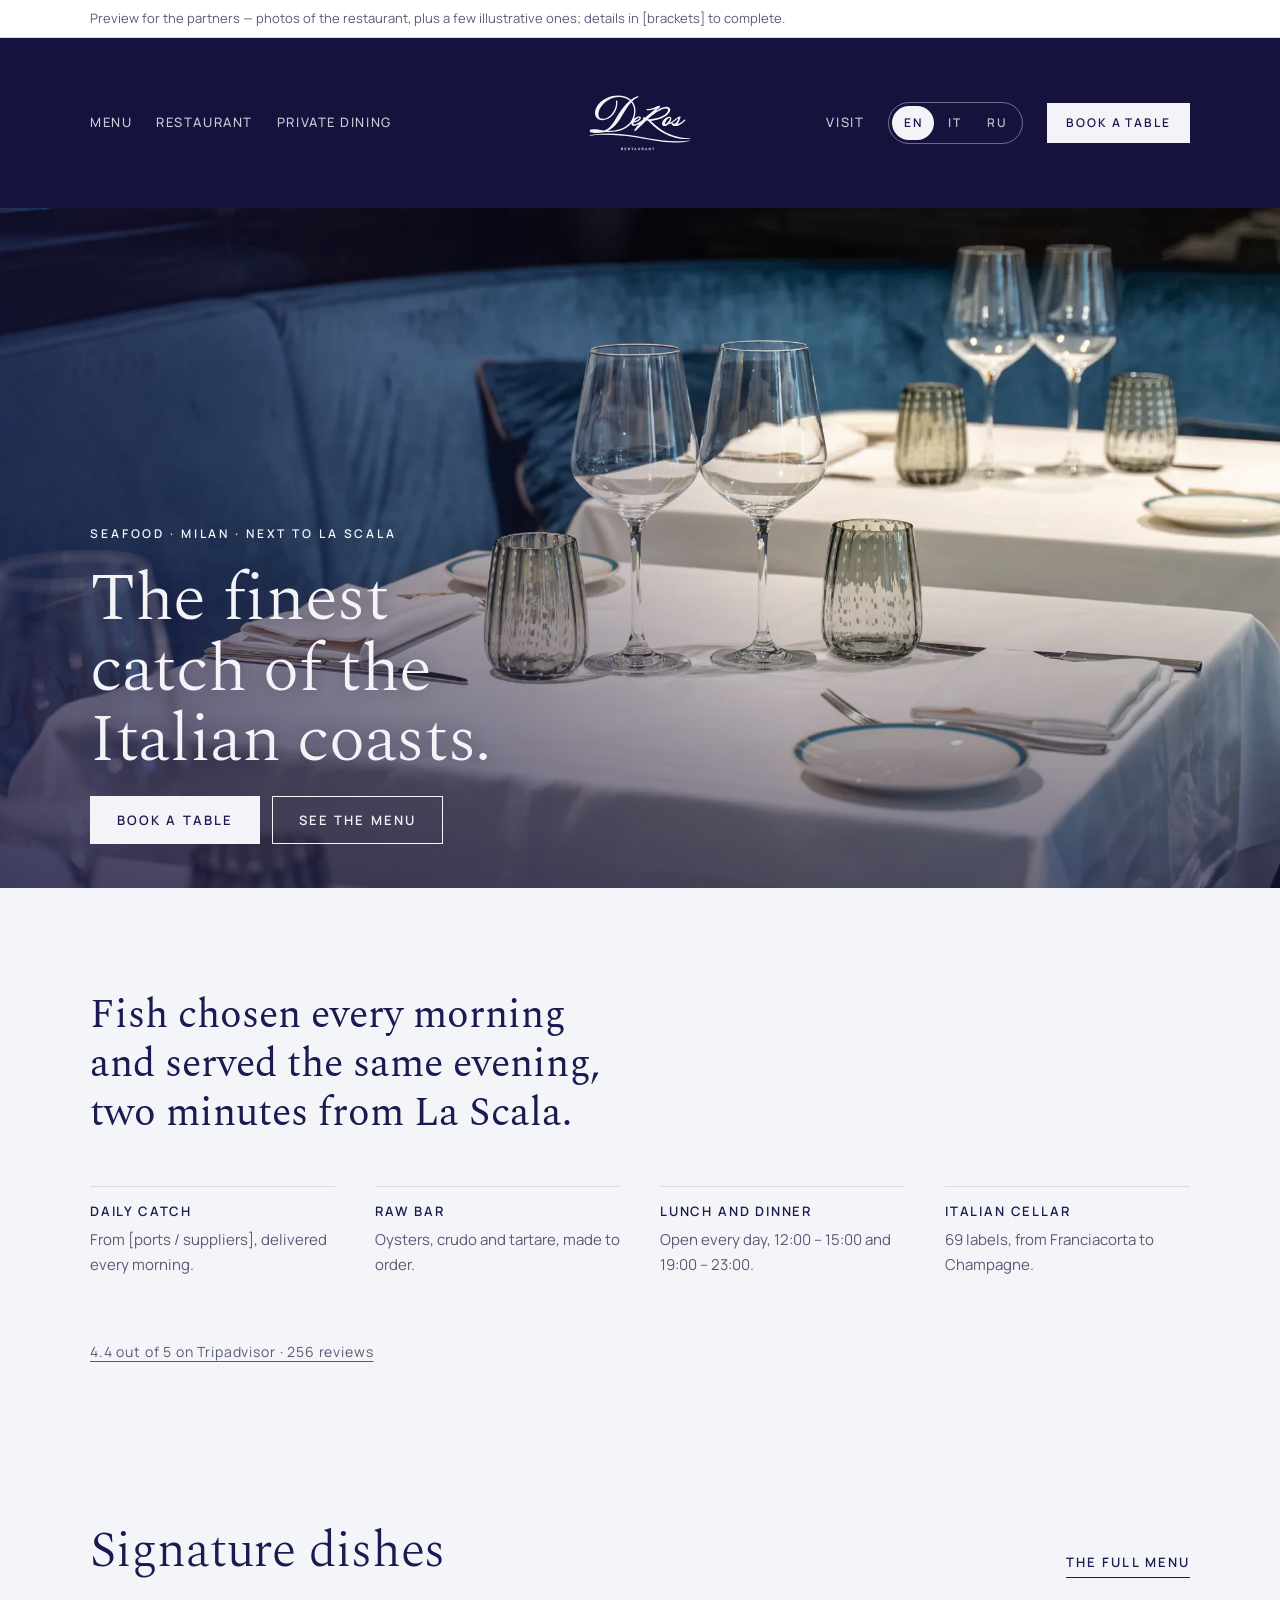
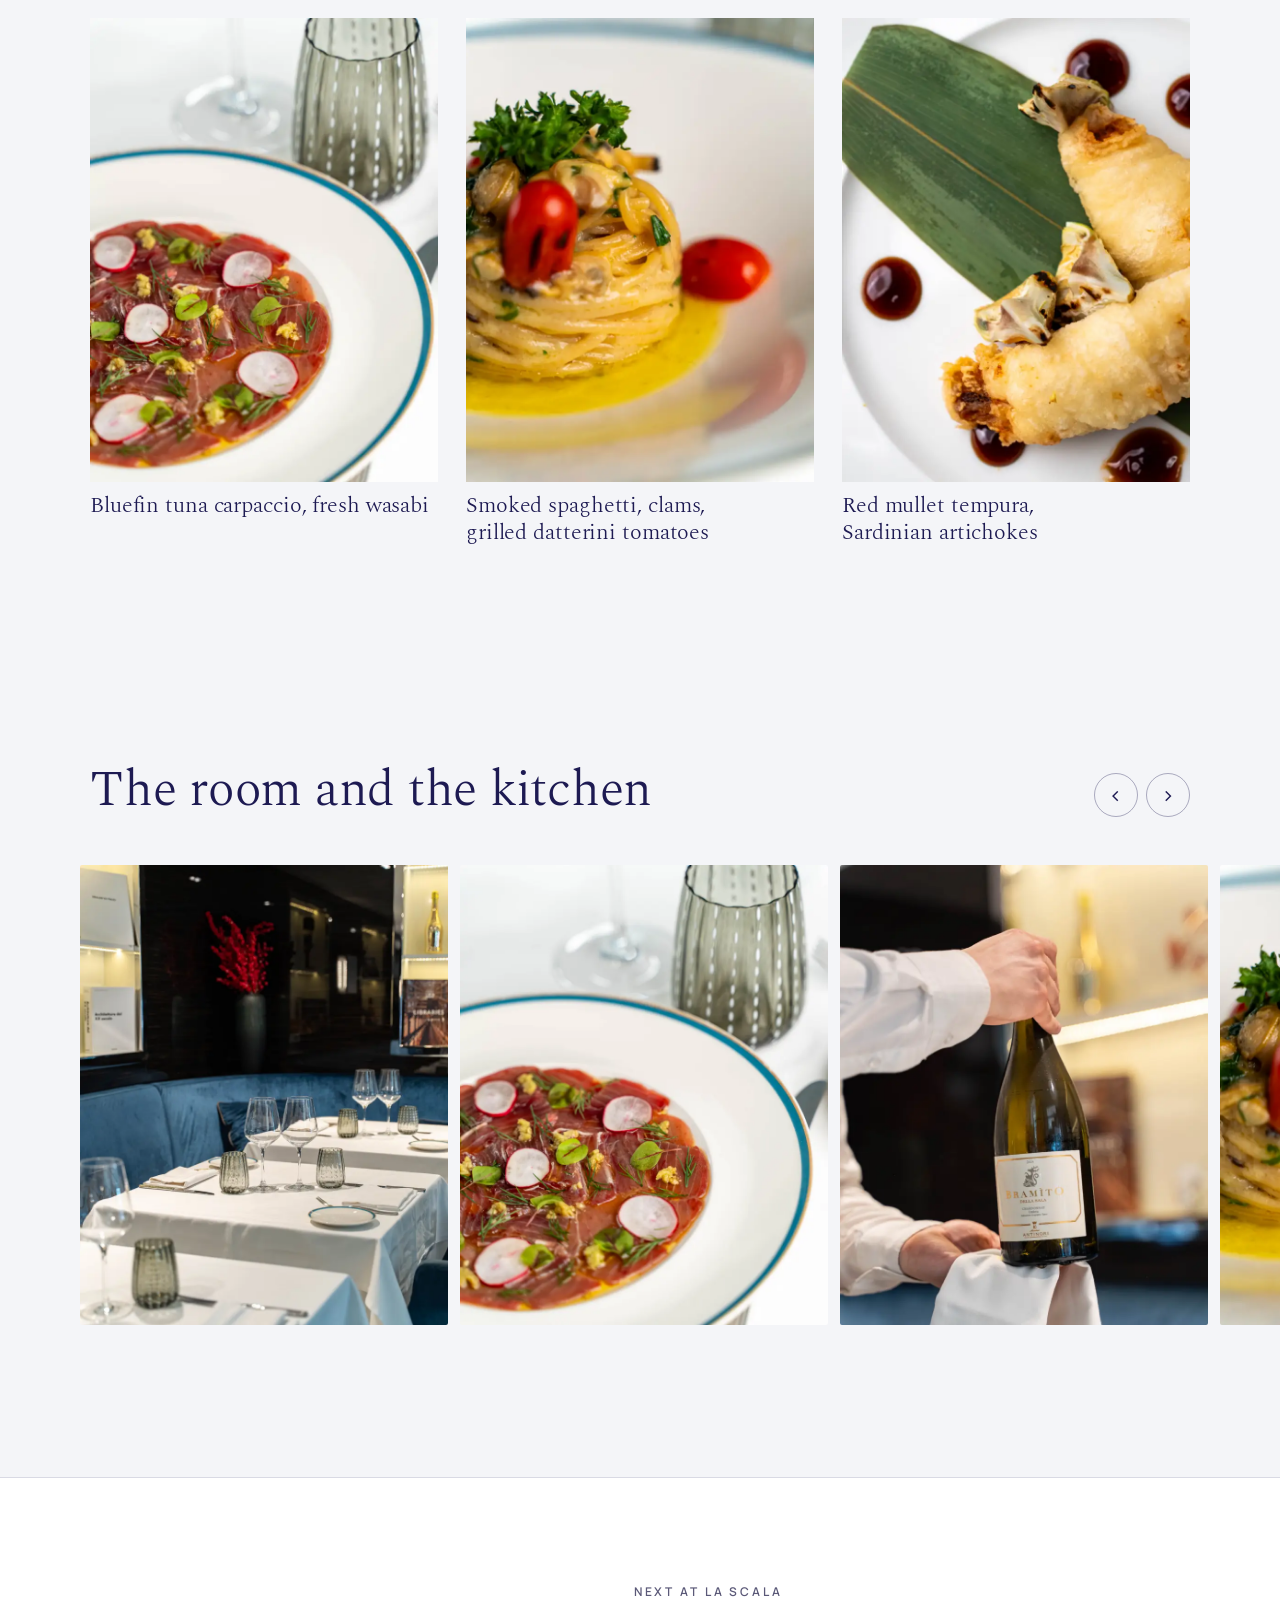
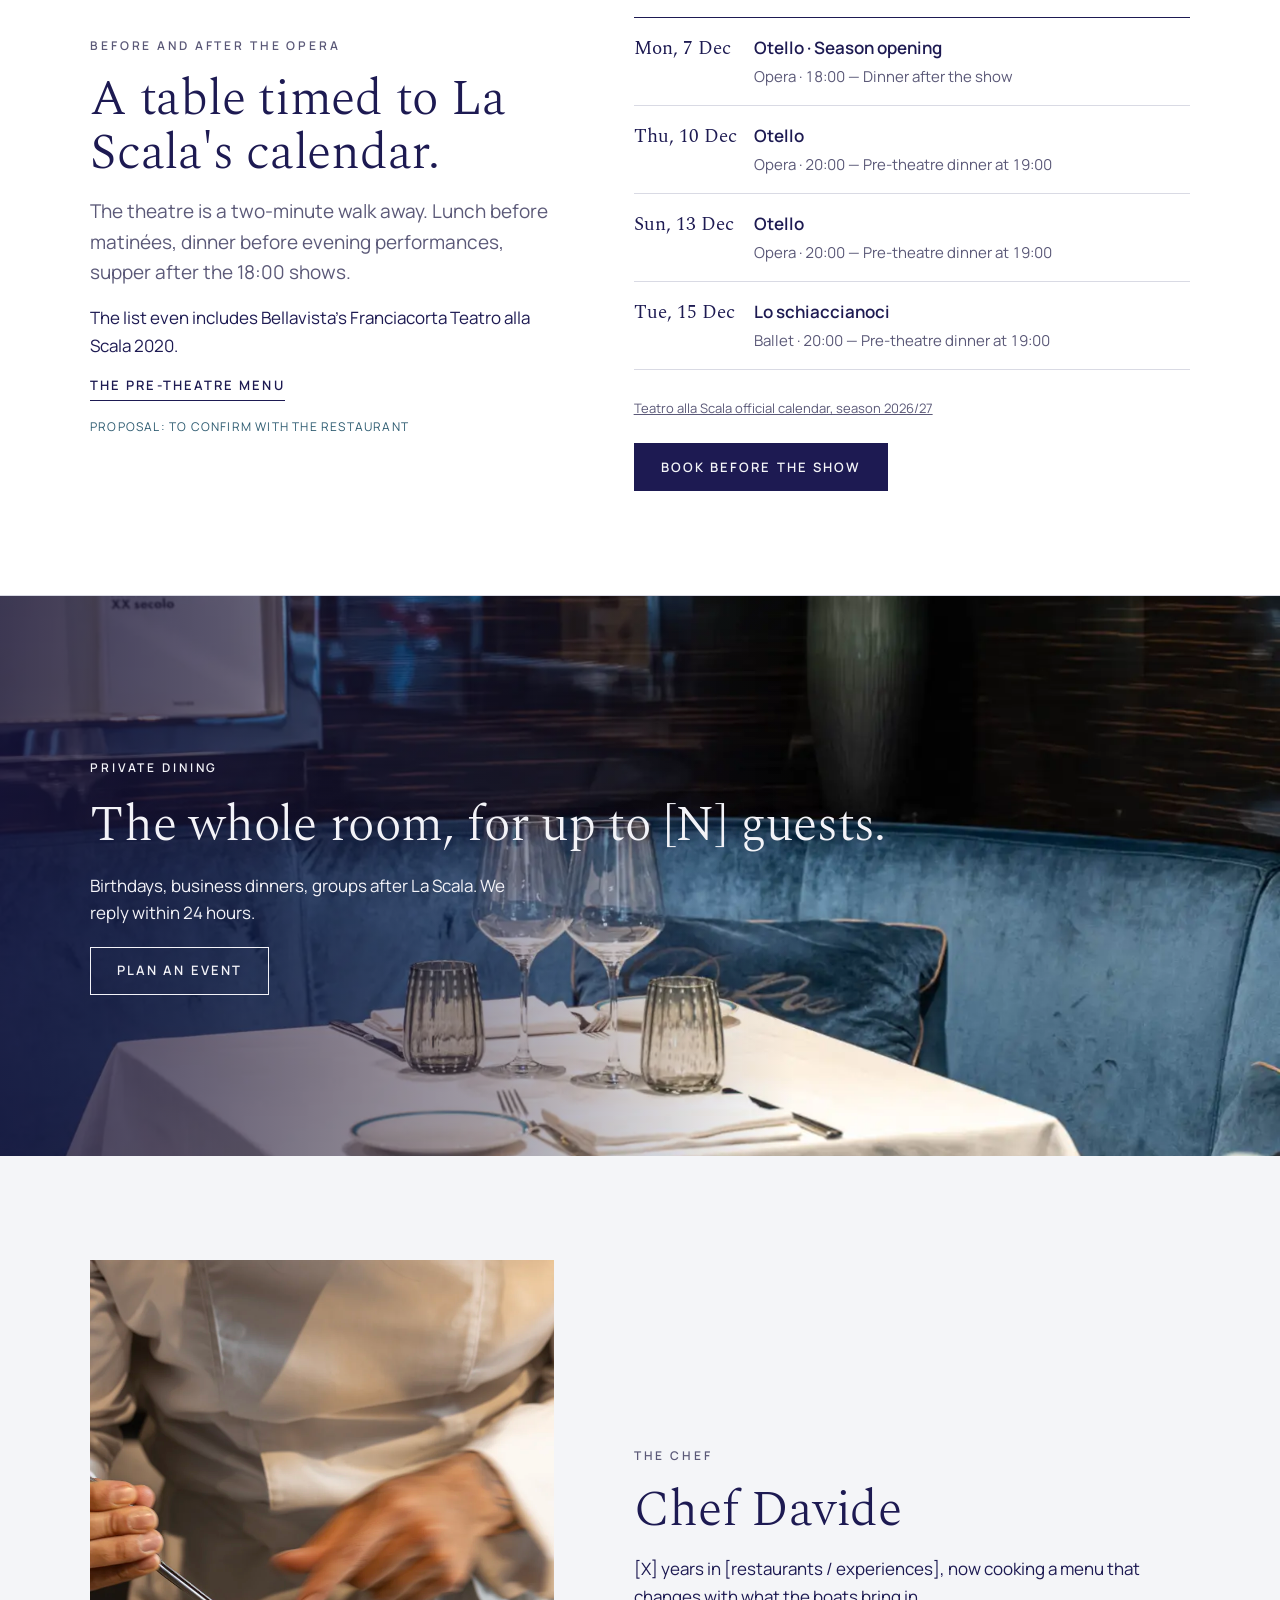
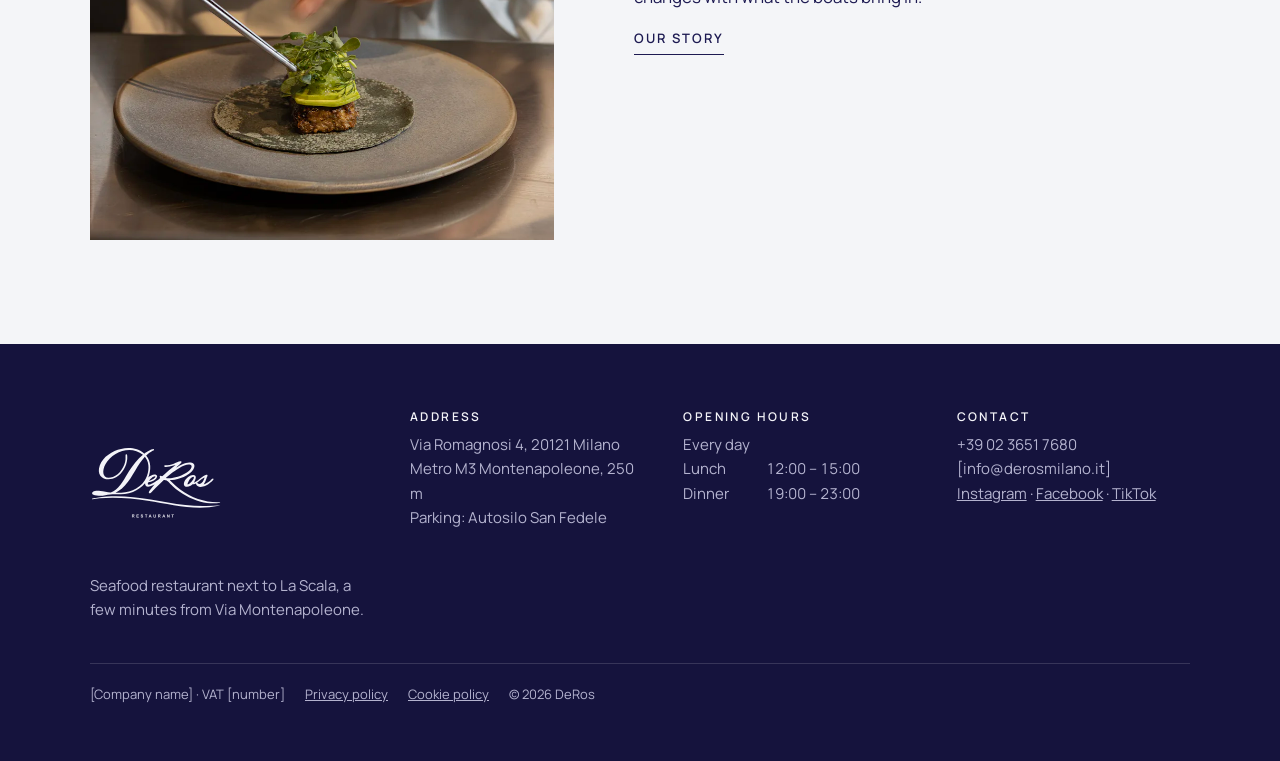
==== commit 8fe2d9bf: "Home: tolta la sezione pescato a peso Co-Authored-By: Claude Opus 5.5 <noreply@anthropic.com> Claude" ====
--- a/index.html
+++ b/index.html
@@ -56,7 +56,7 @@
   <div class="wrap">
     <blockquote data-it="Pesce scelto ogni mattina e servito la sera stessa, a due passi dal Teatro alla Scala." data-ru="Рыбу выбираем каждое утро и подаём в тот же вечер, в двух минутах от Ла Скала.">Fish chosen every morning and served the same evening, two minutes from La Scala.</blockquote>
     <div class="pillars">
-      <div><strong data-it="Pescato del giorno" data-ru="Улов дня">Daily catch</strong><span data-it="Da [porti / fornitori], a peso." data-ru="Из [портов / от поставщиков], цена по весу.">From [ports / suppliers], priced by weight.</span></div>
+      <div><strong data-it="Pescato del giorno" data-ru="Улов дня">Daily catch</strong><span data-it="Da [porti / fornitori], ogni mattina." data-ru="Из [портов / от поставщиков], каждое утро.">From [ports / suppliers], delivered every morning.</span></div>
       <div><strong data-it="Crudi" data-ru="Сырой бар">Raw bar</strong><span data-it="Ostriche, crudo e tartare, preparati al momento." data-ru="Устрицы, крудо и тартары, готовим под заказ.">Oysters, crudo and tartare, made to order.</span></div>
       <div><strong data-it="Pranzo e cena" data-ru="Обед и ужин">Lunch and dinner</strong><span data-it="Aperti tutti i giorni, 12:00 – 15:00 e 19:00 – 23:00." data-ru="Открыто ежедневно, 12:00 – 15:00 и 19:00 – 23:00.">Open every day, 12:00 – 15:00 and 19:00 – 23:00.</span></div>
       <div><strong data-it="Cantina" data-ru="Итальянские вина">Italian cellar</strong><span data-it="69 etichette, dal Franciacorta allo Champagne." data-ru="69 позиций, от франчакорты до шампанского.">69 labels, from Franciacorta to Champagne.</span></div>
@@ -79,7 +79,7 @@
     <div class="sec-head"><h2 id="gallery-title" data-it="La sala e la cucina" data-ru="Зал и кухня">The room and the kitchen</h2>
       <div class="g-nav"><button type="button" class="g-prev" aria-label="Previous">‹</button><button type="button" class="g-next" aria-label="Next">›</button></div></div>
   </div>
-  <div class="gallery" tabindex="0" aria-label="Photo gallery"><ul><li><button type="button" class="g-open" data-full="assets/img/gallery/g3.webp" aria-label="The DeRos dining room"><img src="assets/img/gallery/g3.webp" alt="The DeRos dining room" loading="lazy" decoding="async"></button></li><li><button type="button" class="g-open" data-full="assets/img/gallery/g16.webp" aria-label="Bluefin tuna carpaccio"><img src="assets/img/gallery/g16.webp" alt="Bluefin tuna carpaccio" loading="lazy" decoding="async"></button></li><li><button type="button" class="g-open" data-full="assets/img/gallery/g12.webp" aria-label="Wine service"><img src="assets/img/gallery/g12.webp" alt="Wine service" loading="lazy" decoding="async"></button></li><li><button type="button" class="g-open" data-full="assets/img/gallery/g21.webp" aria-label="Smoked spaghetti with clams"><img src="assets/img/gallery/g21.webp" alt="Smoked spaghetti with clams" loading="lazy" decoding="async"></button></li><li><button type="button" class="g-open" data-full="assets/img/gallery/g1.webp" aria-label="The DeRos dining room"><img src="assets/img/gallery/g1.webp" alt="The DeRos dining room" loading="lazy" decoding="async"></button></li><li><button type="button" class="g-open" data-full="assets/img/gallery/g29.webp" aria-label="Red mullet tempura with artichokes"><img src="assets/img/gallery/g29.webp" alt="Red mullet tempura with artichokes" loading="lazy" decoding="async"></button></li><li><button type="button" class="g-open" data-full="assets/img/gallery/g6.webp" aria-label="The DeRos dining room"><img src="assets/img/gallery/g6.webp" alt="The DeRos dining room" loading="lazy" decoding="async"></button></li><li><button type="button" class="g-open" data-full="assets/img/gallery/g19.webp" aria-label="Bluefin tuna carpaccio"><img src="assets/img/gallery/g19.webp" alt="Bluefin tuna carpaccio" loading="lazy" decoding="async"></button></li><li><button type="button" class="g-open" data-full="assets/img/gallery/g14.webp" aria-label="Wine service"><img src="assets/img/gallery/g14.webp" alt="Wine service" loading="lazy" decoding="async"></button></li><li><button type="button" class="g-open" data-full="assets/img/gallery/g24.webp" aria-label="Smoked spaghetti with clams"><img src="assets/img/gallery/g24.webp" alt="Smoked spaghetti with clams" loading="lazy" decoding="async"></button></li><li><button type="button" class="g-open" data-full="assets/img/gallery/g2.webp" aria-label="The DeRos dining room"><img src="assets/img/gallery/g2.webp" alt="The DeRos dining room" loading="lazy" decoding="async"></button></li><li><button type="button" class="g-open" data-full="assets/img/gallery/g28.webp" aria-label="Red mullet tempura with artichokes"><img src="assets/img/gallery/g28.webp" alt="Red mullet tempura with artichokes" loading="lazy" decoding="async"></button></li><li><button type="button" class="g-open" data-full="assets/img/gallery/g4.webp" aria-label="The DeRos dining room"><img src="assets/img/gallery/g4.webp" alt="The DeRos dining room" loading="lazy" decoding="async"></button></li><li><button type="button" class="g-open" data-full="assets/img/gallery/g20.webp" aria-label="Bluefin tuna carpaccio"><img src="assets/img/gallery/g20.webp" alt="Bluefin tuna carpaccio" loading="lazy" decoding="async"></button></li><li><button type="button" class="g-open" data-full="assets/img/gallery/g35.webp" aria-label="Wine service"><img src="assets/img/gallery/g35.webp" alt="Wine service" loading="lazy" decoding="async"></button></li><li><button type="button" class="g-open" data-full="assets/img/gallery/g22.webp" aria-label="Smoked spaghetti with clams"><img src="assets/img/gallery/g22.webp" alt="Smoked spaghetti with clams" loading="lazy" decoding="async"></button></li><li><button type="button" class="g-open" data-full="assets/img/gallery/g5.webp" aria-label="The DeRos dining room"><img src="assets/img/gallery/g5.webp" alt="The DeRos dining room" loading="lazy" decoding="async"></button></li><li><button type="button" class="g-open" data-full="assets/img/gallery/g30.webp" aria-label="Red mullet tempura with artichokes"><img src="assets/img/gallery/g30.webp" alt="Red mullet tempura with artichokes" loading="lazy" decoding="async"></button></li><li><button type="button" class="g-open" data-full="assets/img/gallery/g11.webp" aria-label="Wine service"><img src="assets/img/gallery/g11.webp" alt="Wine service" loading="lazy" decoding="async"></button></li><li><button type="button" class="g-open" data-full="assets/img/gallery/g18.webp" aria-label="Bluefin tuna carpaccio"><img src="assets/img/gallery/g18.webp" alt="Bluefin tuna carpaccio" loading="lazy" decoding="async"></button></li><li><button type="button" class="g-open" data-full="assets/img/gallery/g23.webp" aria-label="Smoked spaghetti with clams"><img src="assets/img/gallery/g23.webp" alt="Smoked spaghetti with clams" loading="lazy" decoding="async"></button></li><li><button type="button" class="g-open" data-full="assets/img/gallery/g31.webp" aria-label="Red mullet tempura with artichokes"><img src="assets/img/gallery/g31.webp" alt="Red mullet tempura with artichokes" loading="lazy" decoding="async"></button></li><li class="wide"><button type="button" class="g-open" data-full="assets/img/gallery/g33.webp" aria-label="Red mullet tempura with artichokes"><img src="assets/img/gallery/g33.webp" alt="Red mullet tempura with artichokes" loading="lazy" decoding="async"></button></li><li><button type="button" class="g-open" data-full="assets/img/gallery/g26.webp" aria-label="Smoked spaghetti with clams"><img src="assets/img/gallery/g26.webp" alt="Smoked spaghetti with clams" loading="lazy" decoding="async"></button></li><li><button type="button" class="g-open" data-full="assets/img/gallery/g27.webp" aria-label="Smoked spaghetti with clams"><img src="assets/img/gallery/g27.webp" alt="Smoked spaghetti with clams" loading="lazy" decoding="async"></button></li><li><button type="button" class="g-open" data-full="assets/img/gallery/g34.webp" aria-label="Smoked spaghetti with clams"><img src="assets/img/gallery/g34.webp" alt="Smoked spaghetti with clams" loading="lazy" decoding="async"></button></li></ul></div>
+  <div class="gallery" tabindex="0" aria-label="Photo gallery"><ul><li><button type="button" class="g-open" data-full="assets/img/gallery/g3.webp" aria-label="The DeRos dining room"><img src="assets/img/gallery/g3.webp" alt="The DeRos dining room" loading="lazy" decoding="async"></button></li><li><button type="button" class="g-open" data-full="assets/img/gallery/g16.webp" aria-label="Bluefin tuna carpaccio"><img src="assets/img/gallery/g16.webp" alt="Bluefin tuna carpaccio" loading="lazy" decoding="async"></button></li><li><button type="button" class="g-open" data-full="assets/img/gallery/g12.webp" aria-label="Wine service"><img src="assets/img/gallery/g12.webp" alt="Wine service" loading="lazy" decoding="async"></button></li><li><button type="button" class="g-open" data-full="assets/img/gallery/g21.webp" aria-label="Smoked spaghetti with clams"><img src="assets/img/gallery/g21.webp" alt="Smoked spaghetti with clams" loading="lazy" decoding="async"></button></li><li><button type="button" class="g-open" data-full="assets/img/gallery/g1.webp" aria-label="The DeRos dining room"><img src="assets/img/gallery/g1.webp" alt="The DeRos dining room" loading="lazy" decoding="async"></button></li><li><button type="button" class="g-open" data-full="assets/img/gallery/g29.webp" aria-label="Red mullet tempura with artichokes"><img src="assets/img/gallery/g29.webp" alt="Red mullet tempura with artichokes" loading="lazy" decoding="async"></button></li><li><button type="button" class="g-open" data-full="assets/img/gallery/g5.webp" aria-label="The DeRos dining room"><img src="assets/img/gallery/g5.webp" alt="The DeRos dining room" loading="lazy" decoding="async"></button></li><li><button type="button" class="g-open" data-full="assets/img/gallery/g19.webp" aria-label="Bluefin tuna carpaccio"><img src="assets/img/gallery/g19.webp" alt="Bluefin tuna carpaccio" loading="lazy" decoding="async"></button></li><li><button type="button" class="g-open" data-full="assets/img/gallery/g14.webp" aria-label="Wine service"><img src="assets/img/gallery/g14.webp" alt="Wine service" loading="lazy" decoding="async"></button></li><li><button type="button" class="g-open" data-full="assets/img/gallery/g24.webp" aria-label="Smoked spaghetti with clams"><img src="assets/img/gallery/g24.webp" alt="Smoked spaghetti with clams" loading="lazy" decoding="async"></button></li><li><button type="button" class="g-open" data-full="assets/img/gallery/g2.webp" aria-label="The DeRos dining room"><img src="assets/img/gallery/g2.webp" alt="The DeRos dining room" loading="lazy" decoding="async"></button></li><li><button type="button" class="g-open" data-full="assets/img/gallery/g30.webp" aria-label="Red mullet tempura with artichokes"><img src="assets/img/gallery/g30.webp" alt="Red mullet tempura with artichokes" loading="lazy" decoding="async"></button></li><li><button type="button" class="g-open" data-full="assets/img/gallery/g35.webp" aria-label="Wine service"><img src="assets/img/gallery/g35.webp" alt="Wine service" loading="lazy" decoding="async"></button></li><li><button type="button" class="g-open" data-full="assets/img/gallery/g11.webp" aria-label="Wine service"><img src="assets/img/gallery/g11.webp" alt="Wine service" loading="lazy" decoding="async"></button></li></ul></div>
   <dialog class="lightbox" aria-label="Photo"><img alt=""><button type="button" class="lb-close" aria-label="Close" data-it="Chiudi" data-ru="Закрыть">Close</button><button type="button" class="lb-prev" aria-label="Previous">‹</button><button type="button" class="lb-next" aria-label="Next">›</button></dialog>
 </section>
 <section class="pad on-surface" aria-labelledby="scala-title">
@@ -99,28 +99,6 @@
       <a class="btn btn-solid" href="https://www.sevenrooms.com/reservations/ristorantederos" target="_blank" rel="noopener" data-it="Prenota prima dello spettacolo" data-ru="Забронировать до спектакля">Book before the show</a>
     </div>
     <script type="application/json" id="shows-data">[{"date": "2026-12-04", "time": "18:00", "title": "Otello", "kind": "opera", "note": ""}, {"date": "2026-12-07", "time": "18:00", "title": "Otello", "kind": "opera", "note": "Season opening"}, {"date": "2026-12-10", "time": "20:00", "title": "Otello", "kind": "opera", "note": ""}, {"date": "2026-12-13", "time": "20:00", "title": "Otello", "kind": "opera", "note": ""}, {"date": "2026-12-15", "time": "20:00", "title": "Lo schiaccianoci", "kind": "ballet", "note": ""}, {"date": "2026-12-16", "time": "20:00", "title": "Otello", "kind": "opera", "note": ""}, {"date": "2026-12-17", "time": "20:00", "title": "Lo schiaccianoci", "kind": "ballet", "note": ""}, {"date": "2026-12-18", "time": "14:30", "title": "Lo schiaccianoci", "kind": "ballet", "note": ""}, {"date": "2026-12-18", "time": "20:00", "title": "Lo schiaccianoci", "kind": "ballet", "note": ""}, {"date": "2026-12-19", "time": "20:00", "title": "Otello", "kind": "opera", "note": ""}, {"date": "2026-12-20", "time": "20:00", "title": "Concerto di Natale · Beethoven 9", "kind": "concert", "note": ""}, {"date": "2026-12-22", "time": "20:00", "title": "Otello", "kind": "opera", "note": ""}, {"date": "2026-12-23", "time": "14:30", "title": "Lo schiaccianoci", "kind": "ballet", "note": ""}, {"date": "2026-12-23", "time": "20:00", "title": "Lo schiaccianoci", "kind": "ballet", "note": ""}, {"date": "2026-12-29", "time": "20:00", "title": "Otello", "kind": "opera", "note": ""}, {"date": "2026-12-30", "time": "20:00", "title": "Lo schiaccianoci", "kind": "ballet", "note": ""}, {"date": "2026-12-31", "time": "18:00", "title": "Lo schiaccianoci", "kind": "ballet", "note": "New Year's Eve"}, {"date": "2027-01-02", "time": "20:00", "title": "Otello", "kind": "opera", "note": ""}, {"date": "2027-01-03", "time": "14:30", "title": "Lo schiaccianoci", "kind": "ballet", "note": ""}, {"date": "2027-01-03", "time": "20:00", "title": "Lo schiaccianoci", "kind": "ballet", "note": ""}, {"date": "2027-01-05", "time": "20:00", "title": "Otello", "kind": "opera", "note": ""}, {"date": "2027-01-09", "time": "20:00", "title": "Lo schiaccianoci", "kind": "ballet", "note": ""}, {"date": "2027-01-10", "time": "14:30", "title": "Lo schiaccianoci", "kind": "ballet", "note": ""}, {"date": "2027-01-10", "time": "20:00", "title": "Lo schiaccianoci", "kind": "ballet", "note": ""}, {"date": "2027-01-13", "time": "20:00", "title": "Lo schiaccianoci", "kind": "ballet", "note": ""}, {"date": "2027-01-16", "time": "20:00", "title": "Lo schiaccianoci", "kind": "ballet", "note": ""}, {"date": "2027-01-22", "time": "20:00", "title": "Les Pêcheurs de perles", "kind": "opera", "note": ""}, {"date": "2027-01-24", "time": "14:30", "title": "Les Pêcheurs de perles", "kind": "opera", "note": ""}, {"date": "2027-01-27", "time": "20:00", "title": "Les Pêcheurs de perles", "kind": "opera", "note": ""}, {"date": "2027-01-30", "time": "20:00", "title": "Les Pêcheurs de perles", "kind": "opera", "note": ""}, {"date": "2027-02-03", "time": "20:00", "title": "Don Giovanni", "kind": "opera", "note": ""}, {"date": "2027-02-06", "time": "20:00", "title": "Don Giovanni", "kind": "opera", "note": ""}, {"date": "2027-02-07", "time": "20:00", "title": "Les Pêcheurs de perles", "kind": "opera", "note": ""}, {"date": "2027-02-09", "time": "20:00", "title": "Don Giovanni", "kind": "opera", "note": ""}, {"date": "2027-02-11", "time": "20:00", "title": "Don Giovanni", "kind": "opera", "note": ""}, {"date": "2027-02-13", "time": "20:00", "title": "Don Giovanni", "kind": "opera", "note": ""}, {"date": "2027-02-16", "time": "20:00", "title": "La Bohème", "kind": "opera", "note": ""}, {"date": "2027-02-17", "time": "20:00", "title": "La Bohème", "kind": "opera", "note": ""}, {"date": "2027-02-18", "time": "20:00", "title": "Don Giovanni", "kind": "opera", "note": ""}, {"date": "2027-02-19", "time": "20:00", "title": "La Bohème", "kind": "opera", "note": ""}, {"date": "2027-02-20", "time": "20:00", "title": "Don Giovanni", "kind": "opera", "note": ""}, {"date": "2027-02-21", "time": "14:30", "title": "La Bohème", "kind": "opera", "note": ""}, {"date": "2027-02-23", "time": "20:00", "title": "Don Giovanni", "kind": "opera", "note": ""}, {"date": "2027-02-24", "time": "20:00", "title": "La Bohème", "kind": "opera", "note": ""}, {"date": "2027-02-25", "time": "20:00", "title": "Don Giovanni", "kind": "opera", "note": ""}, {"date": "2027-02-26", "time": "20:00", "title": "La Bohème", "kind": "opera", "note": ""}, {"date": "2027-02-28", "time": "14:30", "title": "Don Giovanni", "kind": "opera", "note": ""}, {"date": "2027-03-03", "time": "20:00", "title": "Giselle", "kind": "ballet", "note": ""}, {"date": "2027-03-04", "time": "20:00", "title": "La Bohème", "kind": "opera", "note": ""}, {"date": "2027-03-07", "time": "14:30", "title": "La Bohème", "kind": "opera", "note": ""}, {"date": "2027-03-09", "time": "20:00", "title": "Giselle", "kind": "ballet", "note": ""}, {"date": "2027-03-10", "time": "20:00", "title": "Giselle", "kind": "ballet", "note": ""}, {"date": "2027-03-11", "time": "20:00", "title": "Giselle", "kind": "ballet", "note": ""}, {"date": "2027-03-12", "time": "20:00", "title": "Giselle", "kind": "ballet", "note": ""}, {"date": "2027-03-13", "time": "14:30", "title": "Giselle", "kind": "ballet", "note": ""}, {"date": "2027-03-13", "time": "20:00", "title": "Giselle", "kind": "ballet", "note": ""}, {"date": "2027-03-14", "time": "14:30", "title": "Giselle", "kind": "ballet", "note": ""}, {"date": "2027-03-16", "time": "20:00", "title": "Giselle", "kind": "ballet", "note": ""}, {"date": "2027-03-30", "time": "20:00", "title": "Anna Bolena", "kind": "opera", "note": ""}, {"date": "2027-04-01", "time": "20:00", "title": "Anna Bolena", "kind": "opera", "note": ""}, {"date": "2027-04-03", "time": "20:00", "title": "Anna Bolena", "kind": "opera", "note": ""}, {"date": "2027-04-06", "time": "20:00", "title": "Anna Bolena", "kind": "opera", "note": ""}, {"date": "2027-04-10", "time": "20:00", "title": "Anna Bolena", "kind": "opera", "note": ""}, {"date": "2027-04-13", "time": "20:00", "title": "Anna Bolena", "kind": "opera", "note": ""}, {"date": "2027-04-16", "time": "20:00", "title": "Anna Bolena", "kind": "opera", "note": ""}, {"date": "2027-04-17", "time": "20:00", "title": "The Rake's Progress", "kind": "opera", "note": ""}, {"date": "2027-04-20", "time": "20:00", "title": "The Rake's Progress", "kind": "opera", "note": ""}, {"date": "2027-04-22", "time": "20:00", "title": "The Rake's Progress", "kind": "opera", "note": ""}, {"date": "2027-04-24", "time": "20:00", "title": "The Rake's Progress", "kind": "opera", "note": ""}, {"date": "2027-04-27", "time": "20:00", "title": "The Rake's Progress", "kind": "opera", "note": ""}, {"date": "2027-04-30", "time": "20:00", "title": "The Rake's Progress", "kind": "opera", "note": ""}, {"date": "2027-05-04", "time": "20:00", "title": "Macbeth", "kind": "opera", "note": ""}, {"date": "2027-05-06", "time": "20:00", "title": "Macbeth", "kind": "opera", "note": ""}, {"date": "2027-05-07", "time": "20:00", "title": "Gala Fracci", "kind": "ballet", "note": ""}, {"date": "2027-05-08", "time": "20:00", "title": "Macbeth", "kind": "opera", "note": ""}, {"date": "2027-05-09", "time": "20:00", "title": "Gala Fracci", "kind": "ballet", "note": ""}, {"date": "2027-05-11", "time": "20:00", "title": "Macbeth", "kind": "opera", "note": ""}, {"date": "2027-05-13", "time": "20:00", "title": "Macbeth", "kind": "opera", "note": ""}, {"date": "2027-05-15", "time": "20:00", "title": "Macbeth", "kind": "opera", "note": ""}, {"date": "2027-05-18", "time": "20:00", "title": "Macbeth", "kind": "opera", "note": ""}, {"date": "2027-05-22", "time": "20:00", "title": "Macbeth", "kind": "opera", "note": ""}, {"date": "2027-05-23", "time": "20:00", "title": "Don Quichotte", "kind": "opera", "note": ""}, {"date": "2027-05-27", "time": "20:00", "title": "Dawson / Morau", "kind": "ballet", "note": ""}, {"date": "2027-05-28", "time": "20:00", "title": "Dawson / Morau", "kind": "ballet", "note": ""}, {"date": "2027-05-29", "time": "20:00", "title": "Don Quichotte", "kind": "opera", "note": ""}, {"date": "2027-05-30", "time": "20:00", "title": "Dawson / Morau", "kind": "ballet", "note": ""}, {"date": "2027-06-01", "time": "20:00", "title": "Dawson / Morau", "kind": "ballet", "note": ""}, {"date": "2027-06-03", "time": "20:00", "title": "Dawson / Morau", "kind": "ballet", "note": ""}, {"date": "2027-06-04", "time": "20:00", "title": "Don Quichotte", "kind": "opera", "note": ""}, {"date": "2027-06-05", "time": "20:00", "title": "Dawson / Morau", "kind": "ballet", "note": ""}, {"date": "2027-06-08", "time": "20:00", "title": "Dawson / Morau", "kind": "ballet", "note": ""}, {"date": "2027-06-09", "time": "20:00", "title": "Don Quichotte", "kind": "opera", "note": ""}, {"date": "2027-06-11", "time": "20:00", "title": "Don Quichotte", "kind": "opera", "note": ""}, {"date": "2027-06-14", "time": "20:00", "title": "Don Quichotte", "kind": "opera", "note": ""}, {"date": "2027-06-15", "time": "20:00", "title": "I Puritani", "kind": "opera", "note": ""}, {"date": "2027-06-17", "time": "20:00", "title": "I Puritani", "kind": "opera", "note": ""}, {"date": "2027-06-19", "time": "20:00", "title": "I Puritani", "kind": "opera", "note": ""}, {"date": "2027-06-21", "time": "20:00", "title": "I Puritani", "kind": "opera", "note": ""}, {"date": "2027-06-23", "time": "20:00", "title": "I Puritani", "kind": "opera", "note": ""}, {"date": "2027-06-25", "time": "20:00", "title": "I Puritani", "kind": "opera", "note": ""}, {"date": "2027-06-26", "time": "20:00", "title": "Nixon in China", "kind": "opera", "note": ""}, {"date": "2027-06-28", "time": "20:00", "title": "Nixon in China", "kind": "opera", "note": ""}, {"date": "2027-06-29", "time": "20:00", "title": "I Puritani", "kind": "opera", "note": ""}, {"date": "2027-07-01", "time": "20:00", "title": "I Puritani", "kind": "opera", "note": ""}, {"date": "2027-07-05", "time": "20:00", "title": "Nixon in China", "kind": "opera", "note": ""}, {"date": "2027-07-07", "time": "20:00", "title": "Nixon in China", "kind": "opera", "note": ""}, {"date": "2027-07-08", "time": "20:00", "title": "Sogno di una notte di mezza estate", "kind": "ballet", "note": ""}, {"date": "2027-07-09", "time": "20:00", "title": "Sogno di una notte di mezza estate", "kind": "ballet", "note": ""}, {"date": "2027-07-10", "time": "20:00", "title": "Sogno di una notte di mezza estate", "kind": "ballet", "note": ""}, {"date": "2027-07-12", "time": "20:00", "title": "Sogno di una notte di mezza estate", "kind": "ballet", "note": ""}, {"date": "2027-07-13", "time": "20:00", "title": "Nixon in China", "kind": "opera", "note": ""}, {"date": "2027-07-14", "time": "20:00", "title": "Sogno di una notte di mezza estate", "kind": "ballet", "note": ""}, {"date": "2027-07-15", "time": "20:00", "title": "Sogno di una notte di mezza estate", "kind": "ballet", "note": ""}, {"date": "2027-07-16", "time": "20:00", "title": "Sogno di una notte di mezza estate", "kind": "ballet", "note": ""}, {"date": "2027-09-11", "time": "20:00", "title": "Leonora", "kind": "opera", "note": ""}, {"date": "2027-09-13", "time": "20:00", "title": "Leonora", "kind": "opera", "note": ""}, {"date": "2027-09-15", "time": "20:00", "title": "Leonora", "kind": "opera", "note": ""}, {"date": "2027-09-18", "time": "20:00", "title": "Leonora", "kind": "opera", "note": ""}, {"date": "2027-09-20", "time": "20:00", "title": "Omaggio a Béjart", "kind": "ballet", "note": ""}, {"date": "2027-09-21", "time": "20:00", "title": "Omaggio a Béjart", "kind": "ballet", "note": ""}, {"date": "2027-09-22", "time": "20:00", "title": "Omaggio a Béjart", "kind": "ballet", "note": ""}, {"date": "2027-09-23", "time": "20:00", "title": "Leonora", "kind": "opera", "note": ""}, {"date": "2027-09-24", "time": "20:00", "title": "Omaggio a Béjart", "kind": "ballet", "note": ""}, {"date": "2027-09-26", "time": "20:00", "title": "Leonora", "kind": "opera", "note": ""}, {"date": "2027-09-27", "time": "20:00", "title": "Omaggio a Béjart", "kind": "ballet", "note": ""}, {"date": "2027-09-28", "time": "20:00", "title": "Omaggio a Béjart", "kind": "ballet", "note": ""}, {"date": "2027-09-29", "time": "20:00", "title": "Omaggio a Béjart", "kind": "ballet", "note": ""}, {"date": "2027-09-30", "time": "20:00", "title": "Omaggio a Béjart", "kind": "ballet", "note": ""}, {"date": "2027-10-02", "time": "20:00", "title": "Il barbiere di Siviglia", "kind": "opera", "note": ""}, {"date": "2027-10-08", "time": "20:00", "title": "Il barbiere di Siviglia", "kind": "opera", "note": ""}, {"date": "2027-10-14", "time": "20:00", "title": "Il barbiere di Siviglia", "kind": "opera", "note": ""}, {"date": "2027-10-16", "time": "20:00", "title": "Il barbiere di Siviglia", "kind": "opera", "note": ""}, {"date": "2027-10-19", "time": "20:00", "title": "Il barbiere di Siviglia", "kind": "opera", "note": ""}, {"date": "2027-10-21", "time": "20:00", "title": "Il barbiere di Siviglia", "kind": "opera", "note": ""}, {"date": "2027-10-23", "time": "20:00", "title": "Il barbiere di Siviglia", "kind": "opera", "note": ""}, {"date": "2027-10-25", "time": "20:00", "title": "Il barbiere di Siviglia", "kind": "opera", "note": ""}, {"date": "2027-10-26", "time": "20:00", "title": "Dido and Æneas", "kind": "opera", "note": ""}, {"date": "2027-10-27", "time": "20:00", "title": "Il barbiere di Siviglia", "kind": "opera", "note": ""}, {"date": "2027-10-28", "time": "20:00", "title": "Dido and Æneas", "kind": "opera", "note": ""}, {"date": "2027-10-29", "time": "20:00", "title": "Il barbiere di Siviglia", "kind": "opera", "note": ""}, {"date": "2027-11-02", "time": "20:00", "title": "Dido and Æneas", "kind": "opera", "note": ""}, {"date": "2027-11-05", "time": "20:00", "title": "Paquita", "kind": "ballet", "note": ""}, {"date": "2027-11-06", "time": "20:00", "title": "Dido and Æneas", "kind": "opera", "note": ""}, {"date": "2027-11-07", "time": "20:00", "title": "Paquita", "kind": "ballet", "note": ""}, {"date": "2027-11-09", "time": "20:00", "title": "Paquita", "kind": "ballet", "note": ""}, {"date": "2027-11-10", "time": "20:00", "title": "Dido and Æneas", "kind": "opera", "note": ""}, {"date": "2027-11-11", "time": "20:00", "title": "Paquita", "kind": "ballet", "note": ""}, {"date": "2027-11-13", "time": "20:00", "title": "Dido and Æneas", "kind": "opera", "note": ""}, {"date": "2027-11-16", "time": "20:00", "title": "Dido and Æneas", "kind": "opera", "note": ""}, {"date": "2027-11-19", "time": "20:00", "title": "Paquita", "kind": "ballet", "note": ""}, {"date": "2027-11-20", "time": "20:00", "title": "Paquita", "kind": "ballet", "note": ""}, {"date": "2027-11-21", "time": "14:30", "title": "Paquita", "kind": "ballet", "note": ""}, {"date": "2027-11-23", "time": "20:00", "title": "Paquita", "kind": "ballet", "note": ""}, {"date": "2027-11-24", "time": "20:00", "title": "Paquita", "kind": "ballet", "note": ""}]</script>
-  </div>
-</section>
-<section class="pad on-surface" aria-labelledby="catch-title">
-  <div class="wrap slate">
-    <div class="intro">
-      <p class="label" data-it="Il pescato del giorno" data-ru="Улов дня">Today&#x27;s catch</p>
-      <h2 id="catch-title" data-it="A peso, scelto al tavolo." data-ru="Цена по весу, выбор у стола.">Priced by weight, chosen at the table.</h2>
-      <p data-it="Chiedete di vedere il pesce prima della cottura. Prezzi all'etto." data-ru="Попросите показать рыбу до приготовления. Цены за 100 г.">Ask to see the fish before it is cooked. Prices per 100 g.</p>
-    </div>
-    <div class="table-scroll">
-  <table class="catch">
-    <thead><tr><th data-it="Pesce" data-ru="Рыба">Fish</th><th data-it="Provenienza" data-ru="Происхождение">From</th><th data-it="All'etto" data-ru="За 100 г">Per 100 g</th></tr></thead>
-    <tbody>
-      <tr><td data-it="Gambero rosso" data-ru="Красная креветка">Red prawn</td><td class="origin">[Mazara del Vallo]</td><td>€ —</td></tr>
-      <tr><td data-it="Scampi" data-ru="Лангустин">Langoustine</td><td class="origin">[porto]</td><td>€ —</td></tr>
-      <tr><td data-it="Ricciola" data-ru="Ричола">Amberjack</td><td class="origin">[porto]</td><td>€ —</td></tr>
-      <tr><td data-it="Tonno rosso" data-ru="Голубой тунец">Bluefin tuna</td><td class="origin">[porto]</td><td>€ —</td></tr>
-      <tr><td data-it="Ostriche" data-ru="Устрицы">Oysters</td><td class="origin">[origine]</td><td data-it="€ — cad." data-ru="€ — за шт.">€ — each</td></tr>
-    </tbody>
-  </table>
-  <p class="note" data-it="Righe di esempio: la lista reale va aggiornata ogni giorno dallo staff." data-ru="Строки для примера: настоящий список персонал обновляет ежедневно.">Example rows: the real list is updated daily by the staff.</p>
-</div>
   </div>
 </section>
 <section class="band-photo side plate" aria-labelledby="priv-title">
--- a/assets/site.css
+++ b/assets/site.css
@@ -115,7 +115,7 @@
   .band-photo.side .shot::after { background: linear-gradient(180deg, rgba(21,19,61,0.15) 0%, rgba(21,19,61,0.75) 100%); }
 }
 .band-photo h1, .band-photo h2 { text-shadow: 0 1px 18px rgba(21,19,61,0.45); }
-.hero .shot > img { object-position: center 85%; }
+.hero .shot > img { object-position: center 60%; }
 .plate .shot > img { object-position: 70% 75%; }
 .band-photo .copy { position: absolute; inset: auto 0 0 0; z-index: 2; }
 .band-photo.side .copy { inset: 0; display: flex; align-items: center; }
@@ -278,3 +278,18 @@
 .lightbox .lb-close { top: 16px; right: 16px; width: auto; padding: 0 16px; font-size: 13px; letter-spacing: .12em; text-transform: uppercase; }
 .lightbox .lb-prev { left: 16px; top: 50%; } .lightbox .lb-next { right: 16px; top: 50%; }
 @media (prefers-reduced-motion: reduce) { .g-open img { transition: none; } }
+
+/* Menu page: allergens, desserts with pairings, PDF downloads */
+.dish-list .al { font-family: var(--f-body, inherit); font-size: 12px; letter-spacing: .04em; color: var(--tide, #2C5A70); white-space: nowrap; }
+.dessert-block + .dessert-block { margin-top: 36px; }
+.pair-label { font-size: 11px; letter-spacing: .2em; text-transform: uppercase; color: var(--tide, #2C5A70); margin: 18px 0 0; }
+.dish-list.pairs li:first-child { border-top-color: var(--line); }
+.dish-list.pairs li { padding-left: 20px; }
+.dish-list.pairs .name { font-size: 18px; }
+.allergen-list { display: grid; gap: 18px; color: var(--muted); font-size: 15px; }
+.allergen-list ol { list-style: none; margin: 0; padding: 0; display: grid; gap: 8px; }
+@media (min-width: 700px) { .allergen-list ol { grid-template-columns: 1fr 1fr; column-gap: 32px; } }
+.allergen-list li { display: grid; grid-template-columns: 28px 1fr; }
+.allergen-list b { color: var(--fg); font-weight: 600; }
+.pdf-links { display: flex; flex-wrap: wrap; align-items: center; gap: 10px 22px; padding: 28px 0 0; }
+.pdf-links a { font-size: 14px; letter-spacing: .06em; color: inherit; text-underline-offset: 4px; }
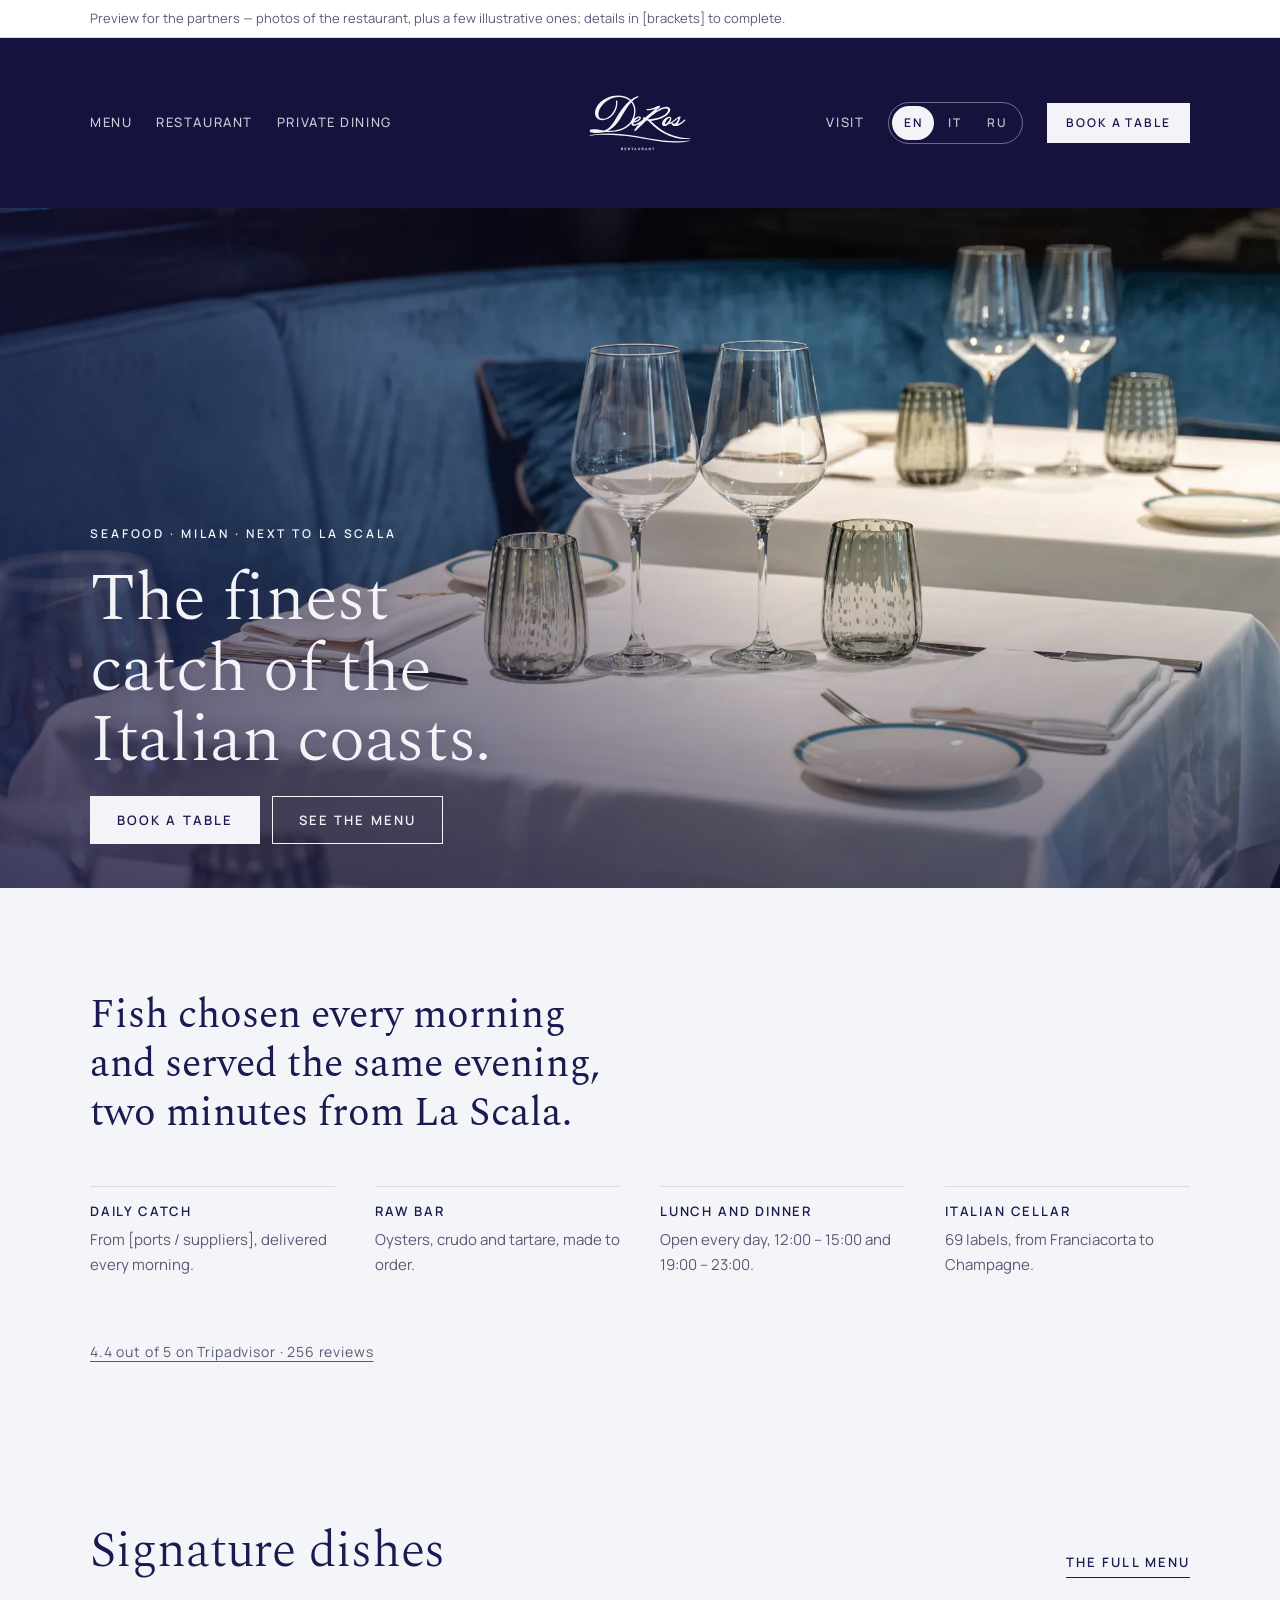
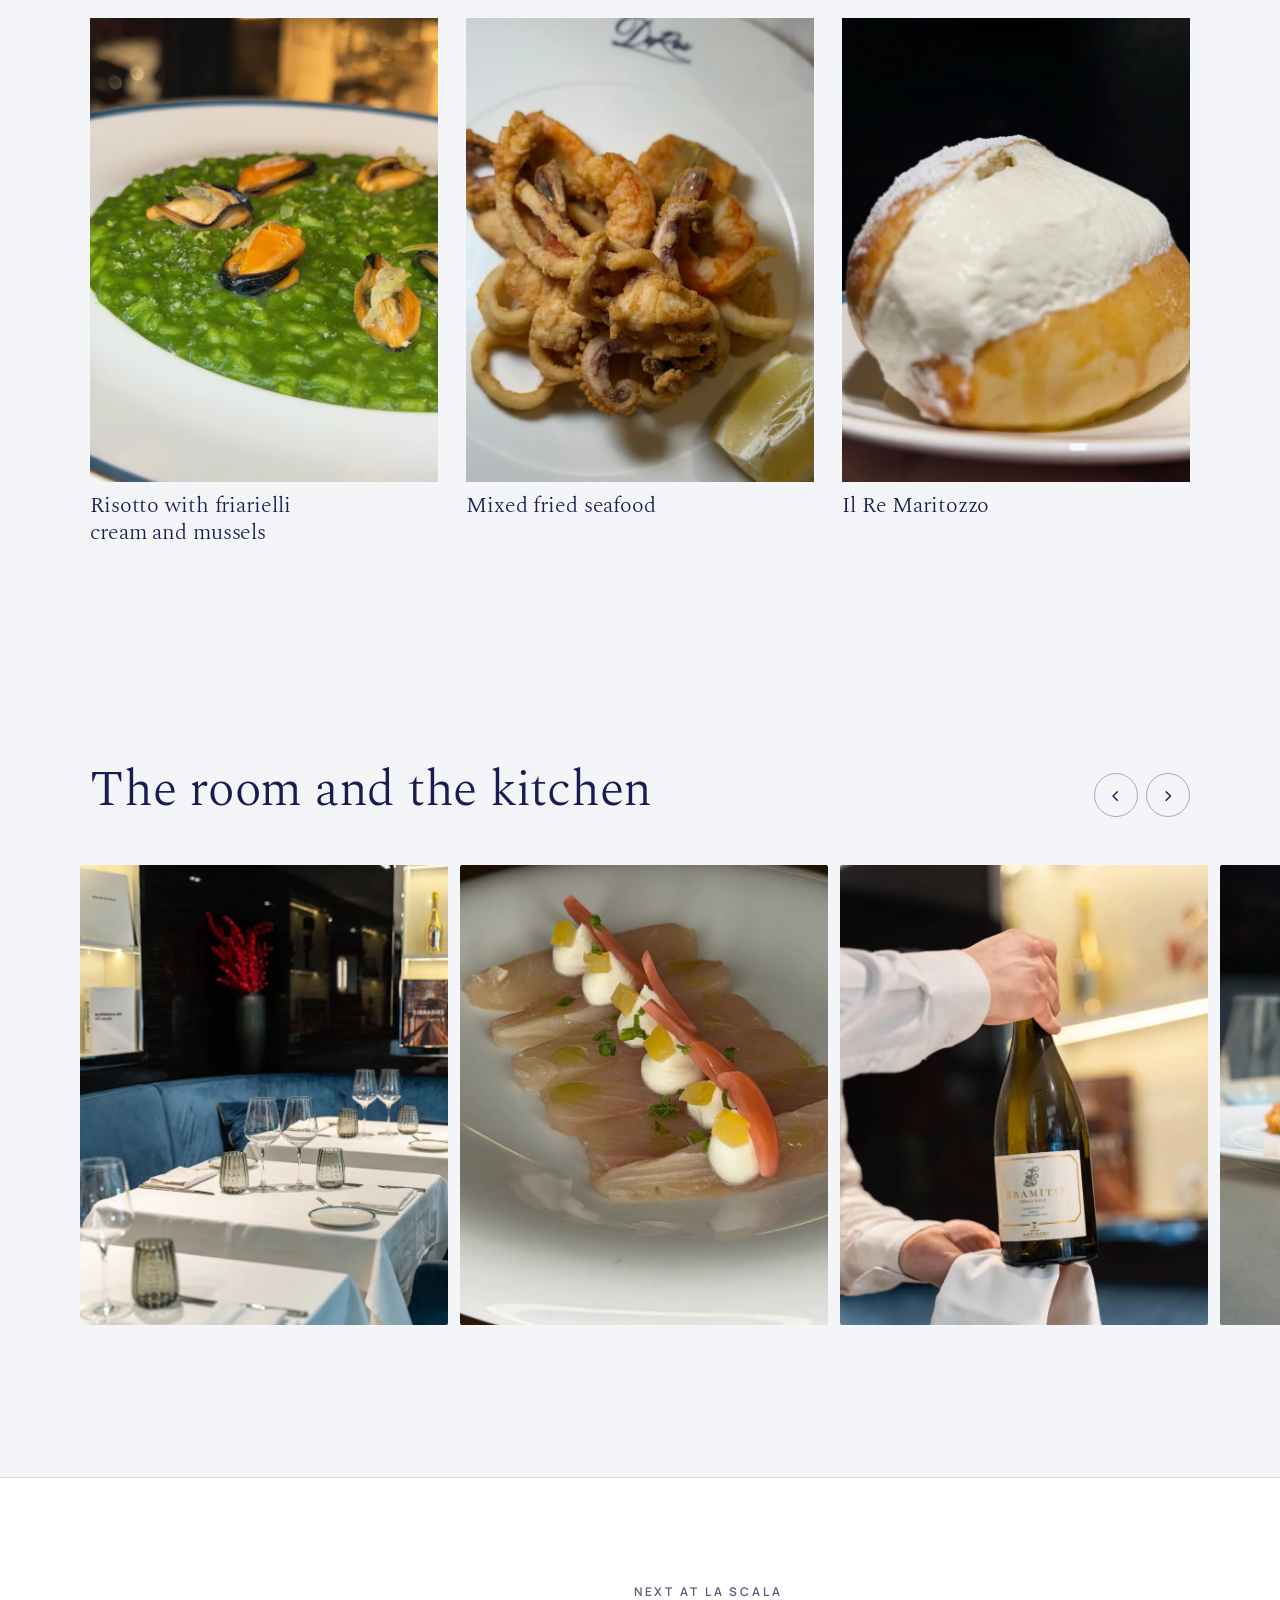
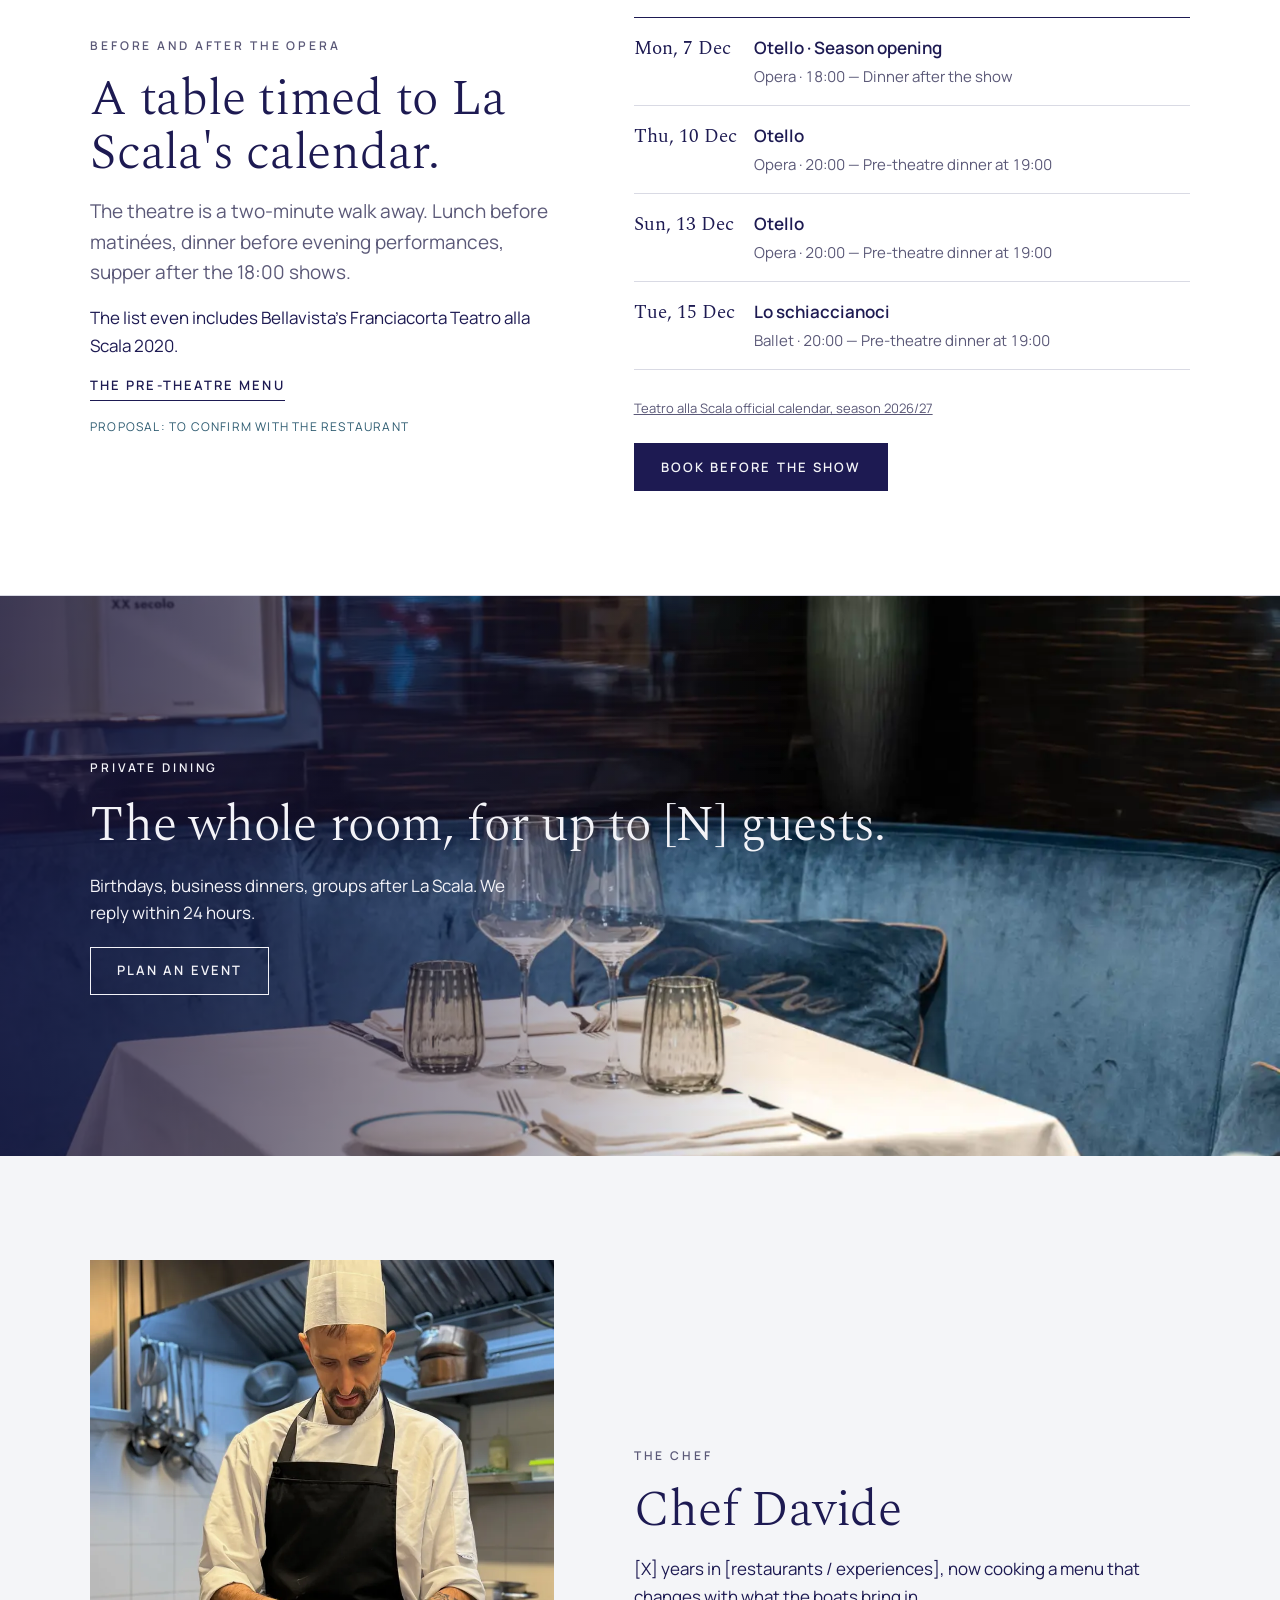
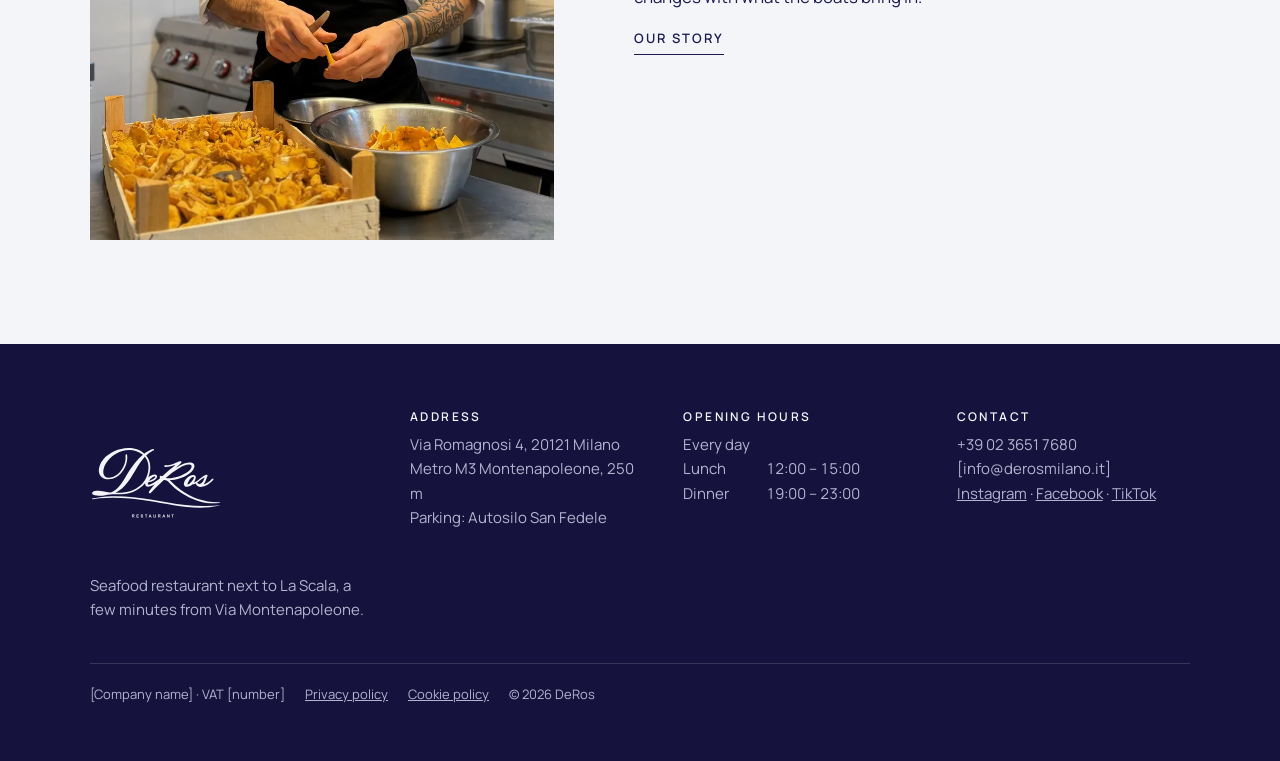
==== commit f5ed18cc: "Foto nuove: piatti firma dal menu di novembre, chef, gallery Co-Authored-By: Claude Opus 5.5 <norepl" ====
--- a/index.html
+++ b/index.html
@@ -68,9 +68,9 @@
   <div class="wrap">
     <div class="sec-head"><h2 id="dishes-title" data-it="I piatti firma" data-ru="Фирменные блюда">Signature dishes</h2><a class="text-link" href="menu.html" data-it="Il menu completo" data-ru="Полное меню">The full menu</a></div>
     <div class="plates">
-      <article><div class="photo r-3-4"><img src="assets/img/dish-tuna.webp" alt="Bluefin tuna carpaccio" loading="lazy" decoding="async"></div><h3 data-it="Carpaccio di tonno rosso con wasabi fresco" data-ru="Карпаччо из голубого тунца, свежий васаби">Bluefin tuna carpaccio, fresh wasabi</h3></article>
-      <article><div class="photo r-3-4"><img src="assets/img/dish-spaghetti.webp" alt="Smoked spaghetti with clams" loading="lazy" decoding="async"></div><h3 data-it="Spaghetti affumicati alle vongole e datterini grigliati" data-ru="Копчёные спагетти с вонголе и томатами даттерини на гриле">Smoked spaghetti, clams, grilled datterini tomatoes</h3></article>
-      <article><div class="photo r-3-4"><img src="assets/img/dish-triglia.webp" alt="Red mullet tempura with artichokes" loading="lazy" decoding="async"></div><h3 data-it="Triglia in tempura con carciofi sardi" data-ru="Барабулька в темпуре с сардинскими артишоками">Red mullet tempura, Sardinian artichokes</h3></article>
+      <article><div class="photo r-3-4"><img src="assets/img/dish-risotto.webp" alt="Risotto with friarielli cream and mussels" loading="lazy" decoding="async"></div><h3 data-it="Risotto con crema di friarielli e cozze" data-ru="Ризотто с кремом из фриарьелли и мидиями">Risotto with friarielli cream and mussels</h3></article>
+      <article><div class="photo r-3-4"><img src="assets/img/dish-fritto.webp" alt="Mixed fried seafood" loading="lazy" decoding="async"></div><h3 data-it="Frittura mista di pesce" data-ru="Ассорти морепродуктов во фритюре">Mixed fried seafood</h3></article>
+      <article><div class="photo r-3-4"><img src="assets/img/dish-maritozzo.webp" alt="Il Re Maritozzo, brioche bun with chocolate cream and whipped cream" loading="lazy" decoding="async"></div><h3 data-it="Il Re Maritozzo" data-ru="Il Re Maritozzo">Il Re Maritozzo</h3></article>
     </div>
   </div>
 </section>
@@ -79,7 +79,7 @@
     <div class="sec-head"><h2 id="gallery-title" data-it="La sala e la cucina" data-ru="Зал и кухня">The room and the kitchen</h2>
       <div class="g-nav"><button type="button" class="g-prev" aria-label="Previous">‹</button><button type="button" class="g-next" aria-label="Next">›</button></div></div>
   </div>
-  <div class="gallery" tabindex="0" aria-label="Photo gallery"><ul><li><button type="button" class="g-open" data-full="assets/img/gallery/g3.webp" aria-label="The DeRos dining room"><img src="assets/img/gallery/g3.webp" alt="The DeRos dining room" loading="lazy" decoding="async"></button></li><li><button type="button" class="g-open" data-full="assets/img/gallery/g16.webp" aria-label="Bluefin tuna carpaccio"><img src="assets/img/gallery/g16.webp" alt="Bluefin tuna carpaccio" loading="lazy" decoding="async"></button></li><li><button type="button" class="g-open" data-full="assets/img/gallery/g12.webp" aria-label="Wine service"><img src="assets/img/gallery/g12.webp" alt="Wine service" loading="lazy" decoding="async"></button></li><li><button type="button" class="g-open" data-full="assets/img/gallery/g21.webp" aria-label="Smoked spaghetti with clams"><img src="assets/img/gallery/g21.webp" alt="Smoked spaghetti with clams" loading="lazy" decoding="async"></button></li><li><button type="button" class="g-open" data-full="assets/img/gallery/g1.webp" aria-label="The DeRos dining room"><img src="assets/img/gallery/g1.webp" alt="The DeRos dining room" loading="lazy" decoding="async"></button></li><li><button type="button" class="g-open" data-full="assets/img/gallery/g29.webp" aria-label="Red mullet tempura with artichokes"><img src="assets/img/gallery/g29.webp" alt="Red mullet tempura with artichokes" loading="lazy" decoding="async"></button></li><li><button type="button" class="g-open" data-full="assets/img/gallery/g5.webp" aria-label="The DeRos dining room"><img src="assets/img/gallery/g5.webp" alt="The DeRos dining room" loading="lazy" decoding="async"></button></li><li><button type="button" class="g-open" data-full="assets/img/gallery/g19.webp" aria-label="Bluefin tuna carpaccio"><img src="assets/img/gallery/g19.webp" alt="Bluefin tuna carpaccio" loading="lazy" decoding="async"></button></li><li><button type="button" class="g-open" data-full="assets/img/gallery/g14.webp" aria-label="Wine service"><img src="assets/img/gallery/g14.webp" alt="Wine service" loading="lazy" decoding="async"></button></li><li><button type="button" class="g-open" data-full="assets/img/gallery/g24.webp" aria-label="Smoked spaghetti with clams"><img src="assets/img/gallery/g24.webp" alt="Smoked spaghetti with clams" loading="lazy" decoding="async"></button></li><li><button type="button" class="g-open" data-full="assets/img/gallery/g2.webp" aria-label="The DeRos dining room"><img src="assets/img/gallery/g2.webp" alt="The DeRos dining room" loading="lazy" decoding="async"></button></li><li><button type="button" class="g-open" data-full="assets/img/gallery/g30.webp" aria-label="Red mullet tempura with artichokes"><img src="assets/img/gallery/g30.webp" alt="Red mullet tempura with artichokes" loading="lazy" decoding="async"></button></li><li><button type="button" class="g-open" data-full="assets/img/gallery/g35.webp" aria-label="Wine service"><img src="assets/img/gallery/g35.webp" alt="Wine service" loading="lazy" decoding="async"></button></li><li><button type="button" class="g-open" data-full="assets/img/gallery/g11.webp" aria-label="Wine service"><img src="assets/img/gallery/g11.webp" alt="Wine service" loading="lazy" decoding="async"></button></li></ul></div>
+  <div class="gallery" tabindex="0" aria-label="Photo gallery"><ul><li><button type="button" class="g-open" data-full="assets/img/gallery/g3.webp" aria-label="The DeRos dining room"><img src="assets/img/gallery/g3.webp" alt="The DeRos dining room" loading="lazy" decoding="async"></button></li><li><button type="button" class="g-open" data-full="assets/img/gallery/n-sashimi.webp" aria-label="Amberjack sashimi"><img src="assets/img/gallery/n-sashimi.webp" alt="Amberjack sashimi" loading="lazy" decoding="async"></button></li><li><button type="button" class="g-open" data-full="assets/img/gallery/g12.webp" aria-label="Wine service"><img src="assets/img/gallery/g12.webp" alt="Wine service" loading="lazy" decoding="async"></button></li><li><button type="button" class="g-open" data-full="assets/img/gallery/n-fritto.webp" aria-label="Mixed fried seafood"><img src="assets/img/gallery/n-fritto.webp" alt="Mixed fried seafood" loading="lazy" decoding="async"></button></li><li><button type="button" class="g-open" data-full="assets/img/gallery/g1.webp" aria-label="A table set in the dining room"><img src="assets/img/gallery/g1.webp" alt="A table set in the dining room" loading="lazy" decoding="async"></button></li><li><button type="button" class="g-open" data-full="assets/img/gallery/n-tartare.webp" aria-label="Wagyu tartare"><img src="assets/img/gallery/n-tartare.webp" alt="Wagyu tartare" loading="lazy" decoding="async"></button></li><li><button type="button" class="g-open" data-full="assets/img/gallery/n-logo.webp" aria-label="The DeRos logo etched on glass"><img src="assets/img/gallery/n-logo.webp" alt="The DeRos logo etched on glass" loading="lazy" decoding="async"></button></li><li><button type="button" class="g-open" data-full="assets/img/gallery/n-tonno.webp" aria-label="Tuna Milanese"><img src="assets/img/gallery/n-tonno.webp" alt="Tuna Milanese" loading="lazy" decoding="async"></button></li><li><button type="button" class="g-open" data-full="assets/img/gallery/g14.webp" aria-label="Wine service"><img src="assets/img/gallery/g14.webp" alt="Wine service" loading="lazy" decoding="async"></button></li><li><button type="button" class="g-open" data-full="assets/img/gallery/n-calamaro.webp" aria-label="Warm squid on celeriac purée"><img src="assets/img/gallery/n-calamaro.webp" alt="Warm squid on celeriac purée" loading="lazy" decoding="async"></button></li><li><button type="button" class="g-open" data-full="assets/img/gallery/g2.webp" aria-label="A velvet cushion embroidered with the DeRos logo"><img src="assets/img/gallery/g2.webp" alt="A velvet cushion embroidered with the DeRos logo" loading="lazy" decoding="async"></button></li><li><button type="button" class="g-open" data-full="assets/img/gallery/n-tagliata.webp" aria-label="Wagyu tagliata"><img src="assets/img/gallery/n-tagliata.webp" alt="Wagyu tagliata" loading="lazy" decoding="async"></button></li><li><button type="button" class="g-open" data-full="assets/img/gallery/n-funghi.webp" aria-label="Wild chanterelle mushrooms"><img src="assets/img/gallery/n-funghi.webp" alt="Wild chanterelle mushrooms" loading="lazy" decoding="async"></button></li><li><button type="button" class="g-open" data-full="assets/img/gallery/g5.webp" aria-label="Glasses on a set table"><img src="assets/img/gallery/g5.webp" alt="Glasses on a set table" loading="lazy" decoding="async"></button></li><li><button type="button" class="g-open" data-full="assets/img/gallery/n-chef.webp" aria-label="The chef with the day's catch"><img src="assets/img/gallery/n-chef.webp" alt="The chef with the day's catch" loading="lazy" decoding="async"></button></li><li><button type="button" class="g-open" data-full="assets/img/gallery/g35.webp" aria-label="Champagne service"><img src="assets/img/gallery/g35.webp" alt="Champagne service" loading="lazy" decoding="async"></button></li></ul></div>
   <dialog class="lightbox" aria-label="Photo"><img alt=""><button type="button" class="lb-close" aria-label="Close" data-it="Chiudi" data-ru="Закрыть">Close</button><button type="button" class="lb-prev" aria-label="Previous">‹</button><button type="button" class="lb-next" aria-label="Next">›</button></dialog>
 </section>
 <section class="pad on-surface" aria-labelledby="scala-title">
@@ -111,7 +111,7 @@
 </section>
 <section class="pad" aria-labelledby="chef-title">
   <div class="wrap split">
-    <div class="photo r-4-5"><img src="assets/img/chef-pass.webp" alt="Chef plating a dish" loading="lazy" decoding="async"></div>
+    <div class="photo r-4-5"><img src="assets/img/chef-pass.webp" alt="The chef cleaning chanterelle mushrooms" loading="lazy" decoding="async"></div>
     <div class="text">
       <p class="label" data-it="Lo chef" data-ru="Шеф-повар">The chef</p>
       <h2 id="chef-title" data-it="Lo chef Davide" data-ru="Шеф Давиде">Chef Davide</h2>
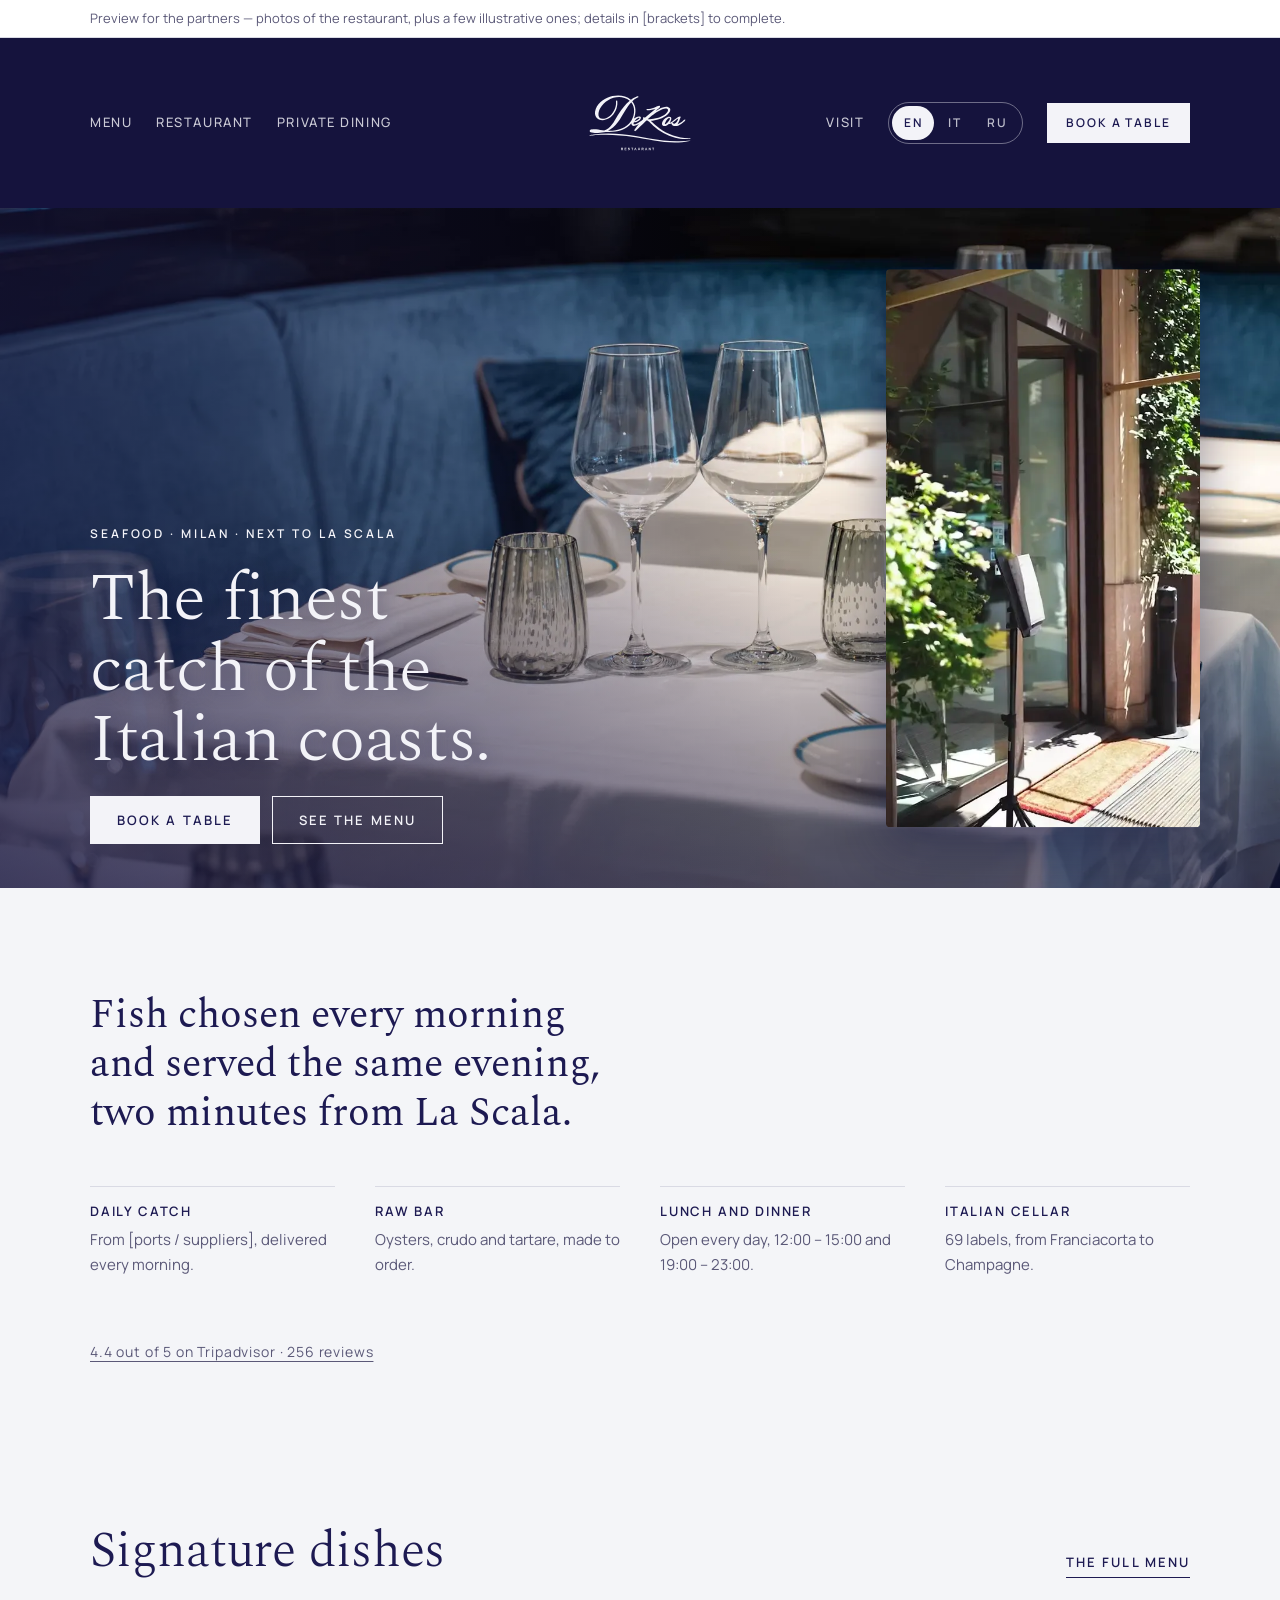
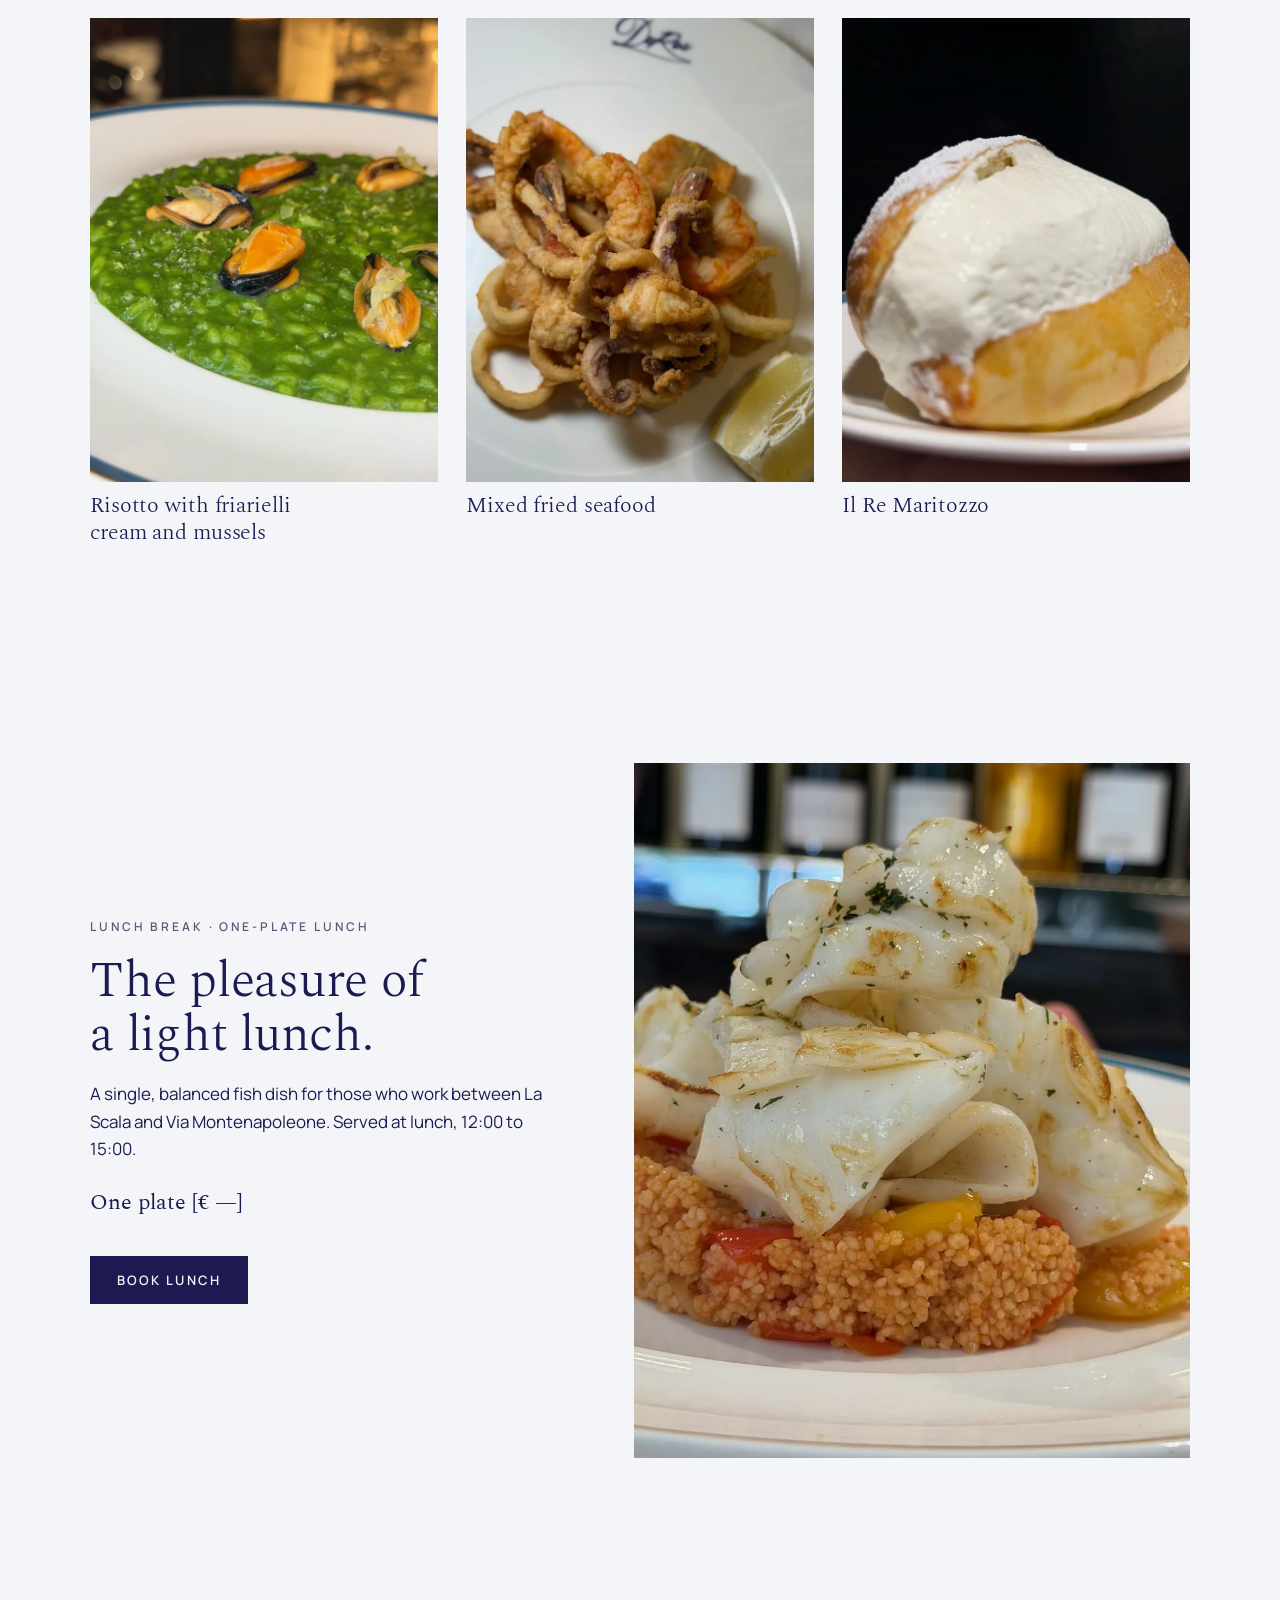
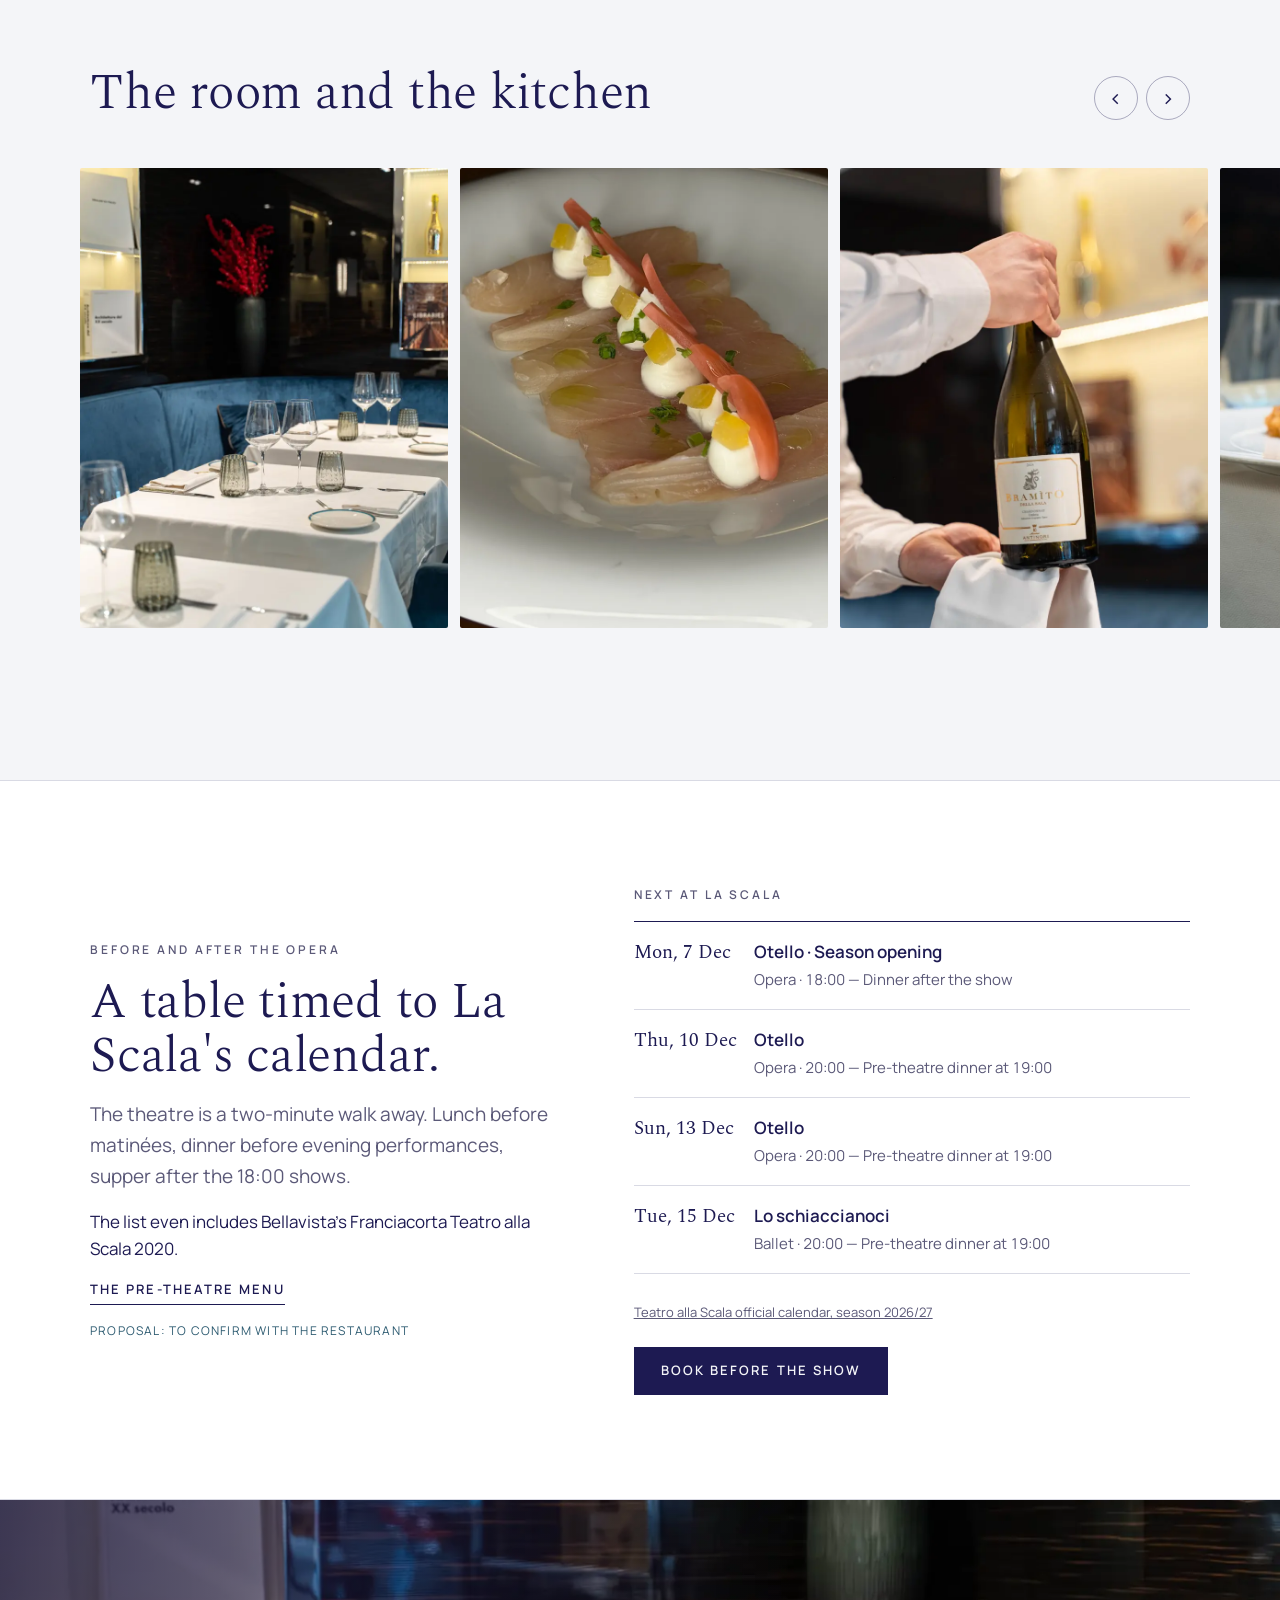
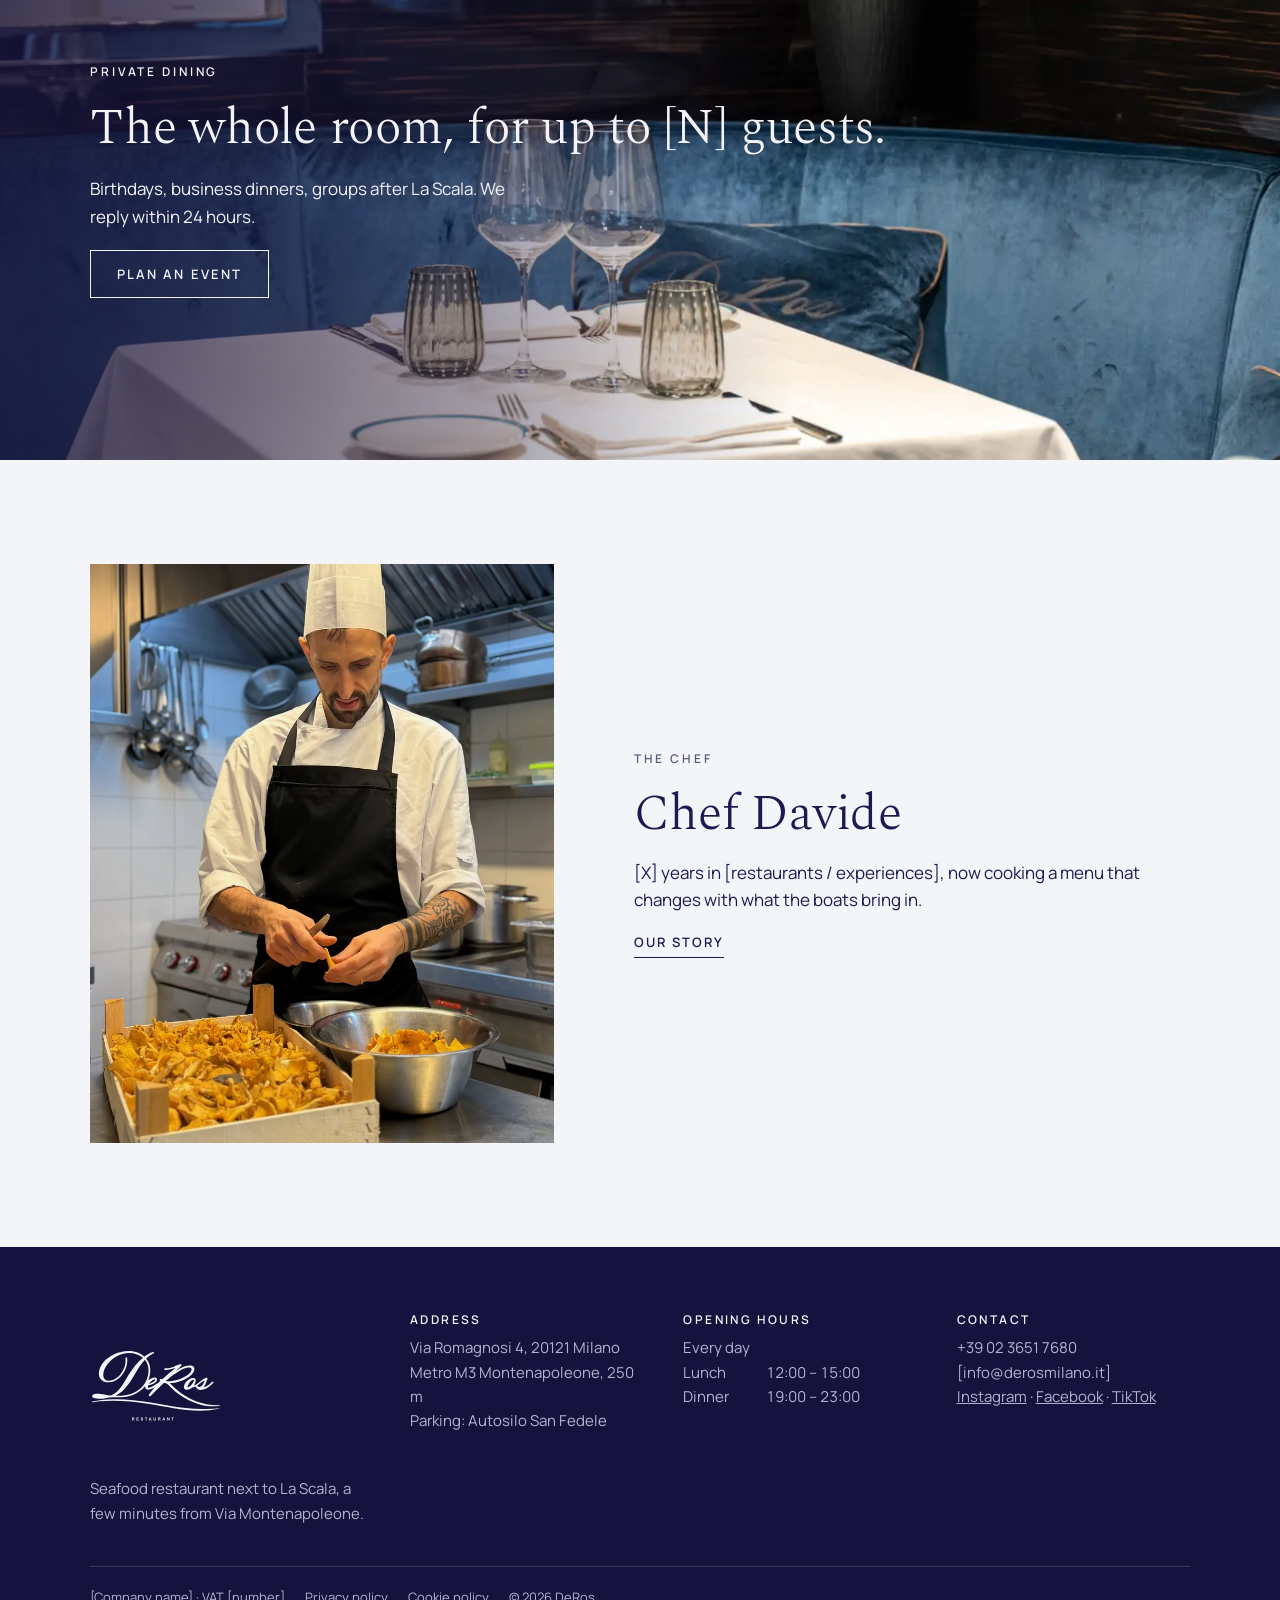
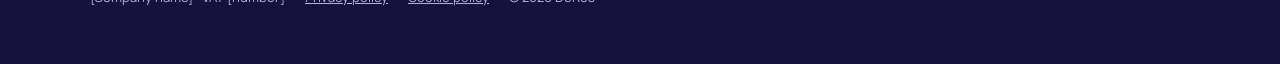
==== commit 3be5c110: "Video in home, sezione Pausa pranzo Co-Authored-By: Claude Opus 5.5 <noreply@anthropic.com> Claude-S" ====
--- a/index.html
+++ b/index.html
@@ -46,7 +46,7 @@
 </div>
 <main id="main">
 <section class="band-photo hero" aria-labelledby="hero-title">
-  <div class="shot"><img src="assets/img/hero.webp" alt="The DeRos dining room with blue velvet banquettes" fetchpriority="high" decoding="async"></div>
+  <div class="shot"><img src="assets/img/hero.webp" alt="The DeRos dining room with blue velvet banquettes" fetchpriority="high" decoding="async"><video class="hero-video" muted loop playsinline preload="none" poster="assets/video/hero-poster.webp" aria-hidden="true" tabindex="-1"><source src="assets/video/hero.mp4" type="video/mp4"></video></div>
   <div class="copy"><div class="wrap">
   <p class="label" data-it="Pesce · Milano · Accanto alla Scala" data-ru="Рыба и морепродукты · Милан · Рядом с Ла Скала">Seafood · Milan · Next to La Scala</p>
   <h1 id="hero-title" data-it="Il meglio dei mari italiani." data-ru="Лучший улов итальянских побережий.">The finest catch of the Italian coasts.</h1>
@@ -72,6 +72,18 @@
       <article><div class="photo r-3-4"><img src="assets/img/dish-fritto.webp" alt="Mixed fried seafood" loading="lazy" decoding="async"></div><h3 data-it="Frittura mista di pesce" data-ru="Ассорти морепродуктов во фритюре">Mixed fried seafood</h3></article>
       <article><div class="photo r-3-4"><img src="assets/img/dish-maritozzo.webp" alt="Il Re Maritozzo, brioche bun with chocolate cream and whipped cream" loading="lazy" decoding="async"></div><h3 data-it="Il Re Maritozzo" data-ru="Il Re Maritozzo">Il Re Maritozzo</h3></article>
     </div>
+  </div>
+</section>
+<section class="pad" id="lunch" aria-labelledby="lunch-title">
+  <div class="wrap split">
+    <div class="text">
+      <p class="label" data-it="Pausa pranzo · Piatto unico" data-ru="Обеденный перерыв · Одно блюдо">Lunch break · One-plate lunch</p>
+      <h2 id="lunch-title" data-it="Il piacere di non appesantirsi." data-ru="Удовольствие лёгкого обеда.">The pleasure of a light lunch.</h2>
+      <p data-it="Un piatto unico di pesce, bilanciato, per chi lavora tra la Scala e via Montenapoleone. A pranzo, dalle 12:00 alle 15:00." data-ru="Сбалансированное рыбное блюдо для тех, кто работает между Ла Скала и Виа Монтенаполеоне. В обед, с 12:00 до 15:00.">A single, balanced fish dish for those who work between La Scala and Via Montenapoleone. Served at lunch, 12:00 to 15:00.</p>
+      <p class="lunch-price" data-it="Piatto unico [€ —]" data-ru="Одно блюдо [€ —]">One plate [€ —]</p>
+      <a class="btn btn-solid" href="https://www.sevenrooms.com/reservations/ristorantederos" target="_blank" rel="noopener" data-it="Prenota il pranzo" data-ru="Забронировать обед">Book lunch</a>
+    </div>
+    <div class="photo r-4-5"><img src="assets/img/lunch.webp" alt="Grilled squid on tomato couscous, the one-plate lunch" loading="lazy" decoding="async"></div>
   </div>
 </section>
 <section class="pad gallery-sec" aria-labelledby="gallery-title">
--- a/assets/site.css
+++ b/assets/site.css
@@ -293,3 +293,19 @@
 .allergen-list b { color: var(--fg); font-weight: 600; }
 .pdf-links { display: flex; flex-wrap: wrap; align-items: center; gap: 10px 22px; padding: 28px 0 0; }
 .pdf-links a { font-size: 14px; letter-spacing: .06em; color: inherit; text-underline-offset: 4px; }
+
+/* Hero video: full-bleed on phones, a framed vertical reel on wide screens */
+.hero-video { display: none; }
+.hero .shot::after { z-index: 1; }
+.hero.has-video .hero-video { display: block; }
+@media (max-width: 759px) {
+  .hero .shot { height: min(78svh, 680px); }
+  .hero.has-video .hero-video { position: absolute; inset: 0; width: 100%; height: 100%; object-fit: cover; z-index: 0; }
+}
+@media (min-width: 760px) and (max-width: 1099px) { .hero.has-video .hero-video { display: none; } }
+@media (min-width: 1100px) {
+  .hero.has-video .hero-video { position: absolute; z-index: 2; right: max(24px, calc((100vw - 1120px) / 2)); top: 50%; transform: translateY(-50%);
+    height: min(82%, 560px); aspect-ratio: 9 / 16; width: auto; object-fit: cover; border-radius: 4px; box-shadow: 0 18px 50px rgba(21,19,61,.45); }
+}
+.lunch-price { font-family: var(--f-display); font-size: 22px; margin: 4px 0 18px; }
+.split .text .btn { justify-self: start; }
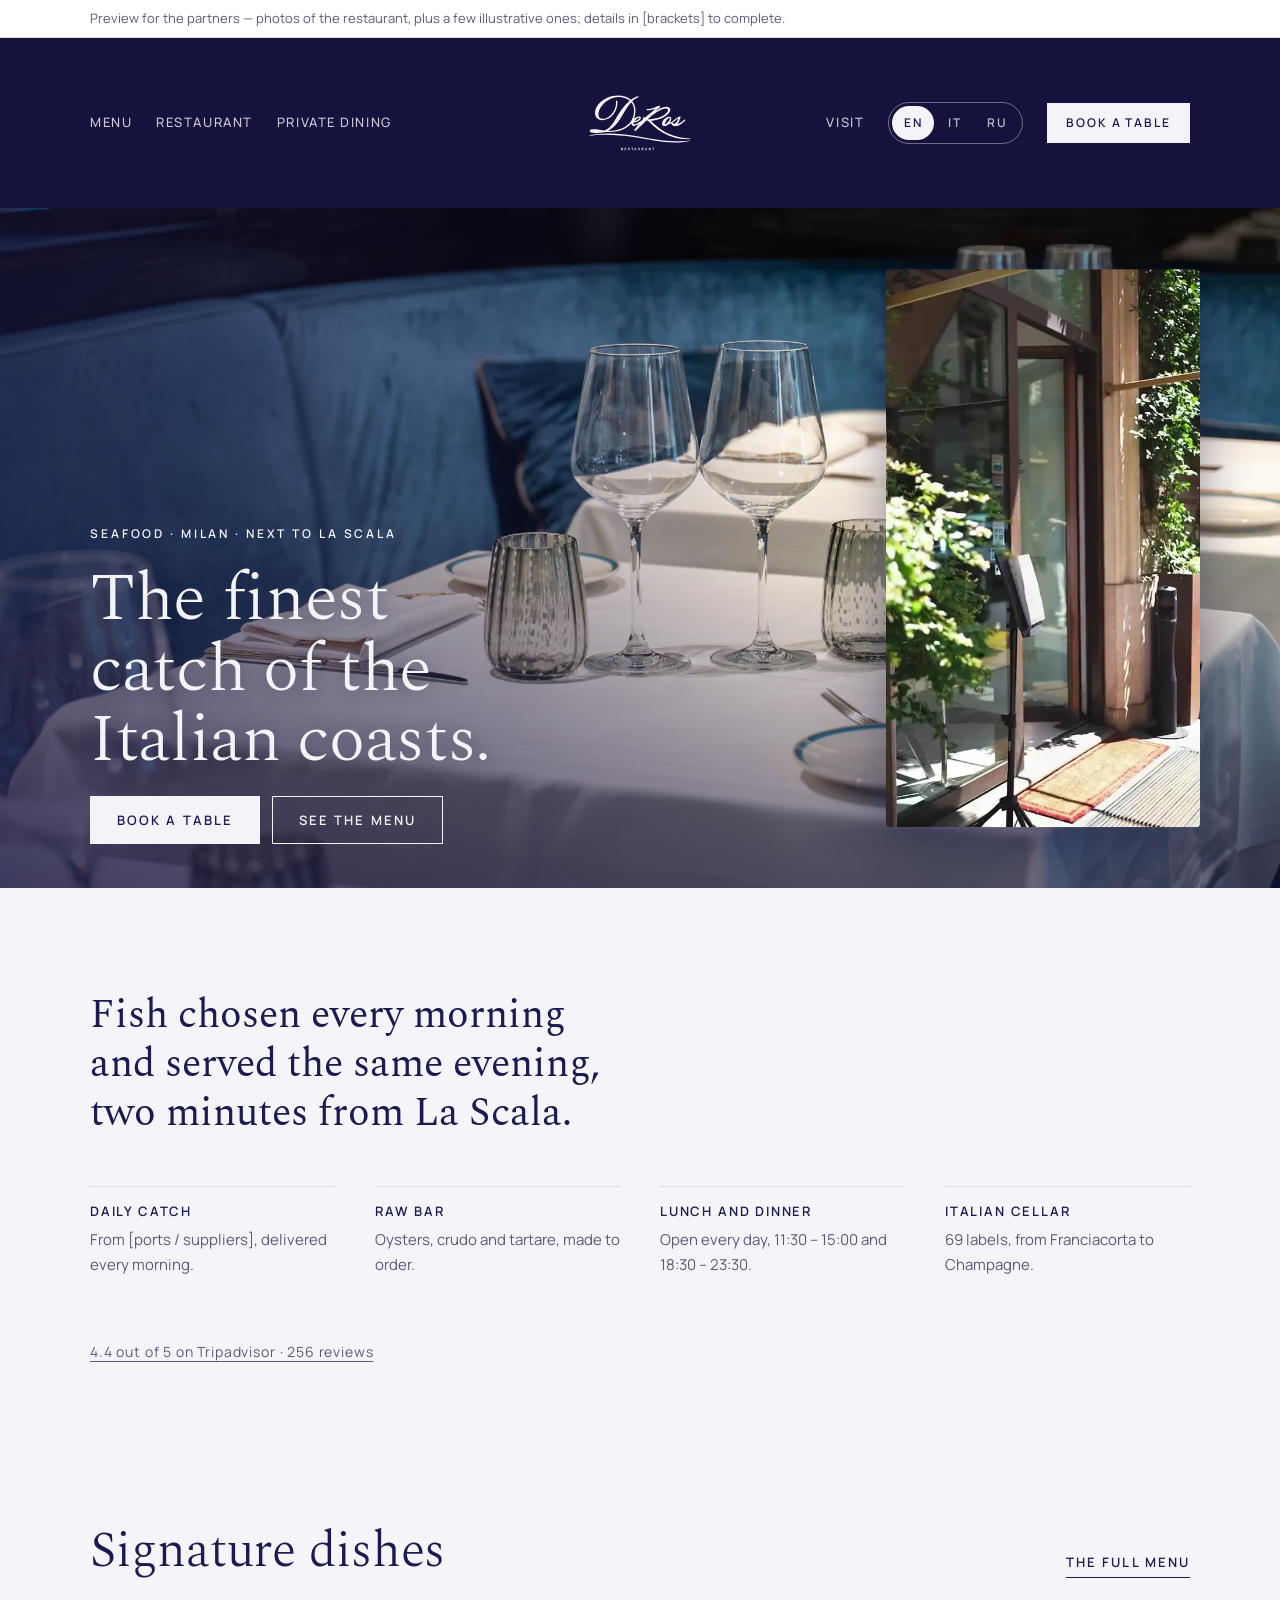
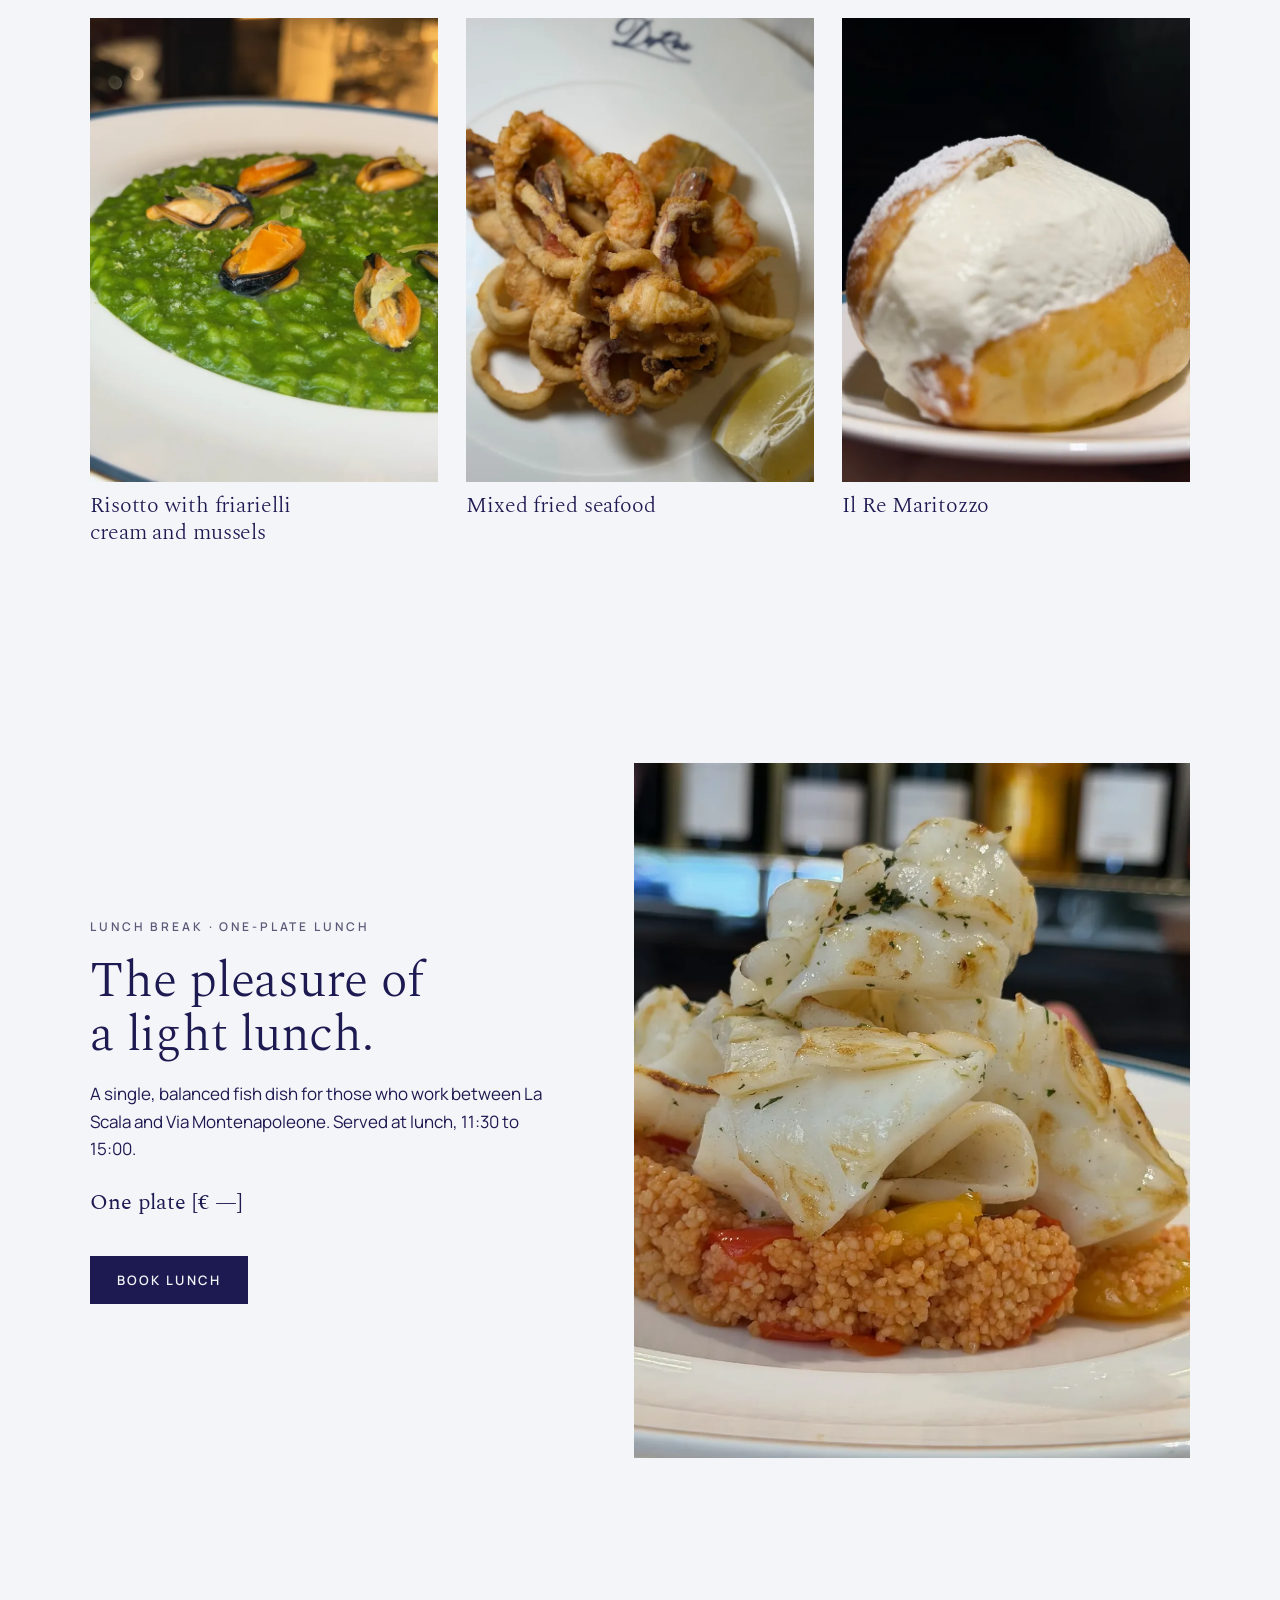
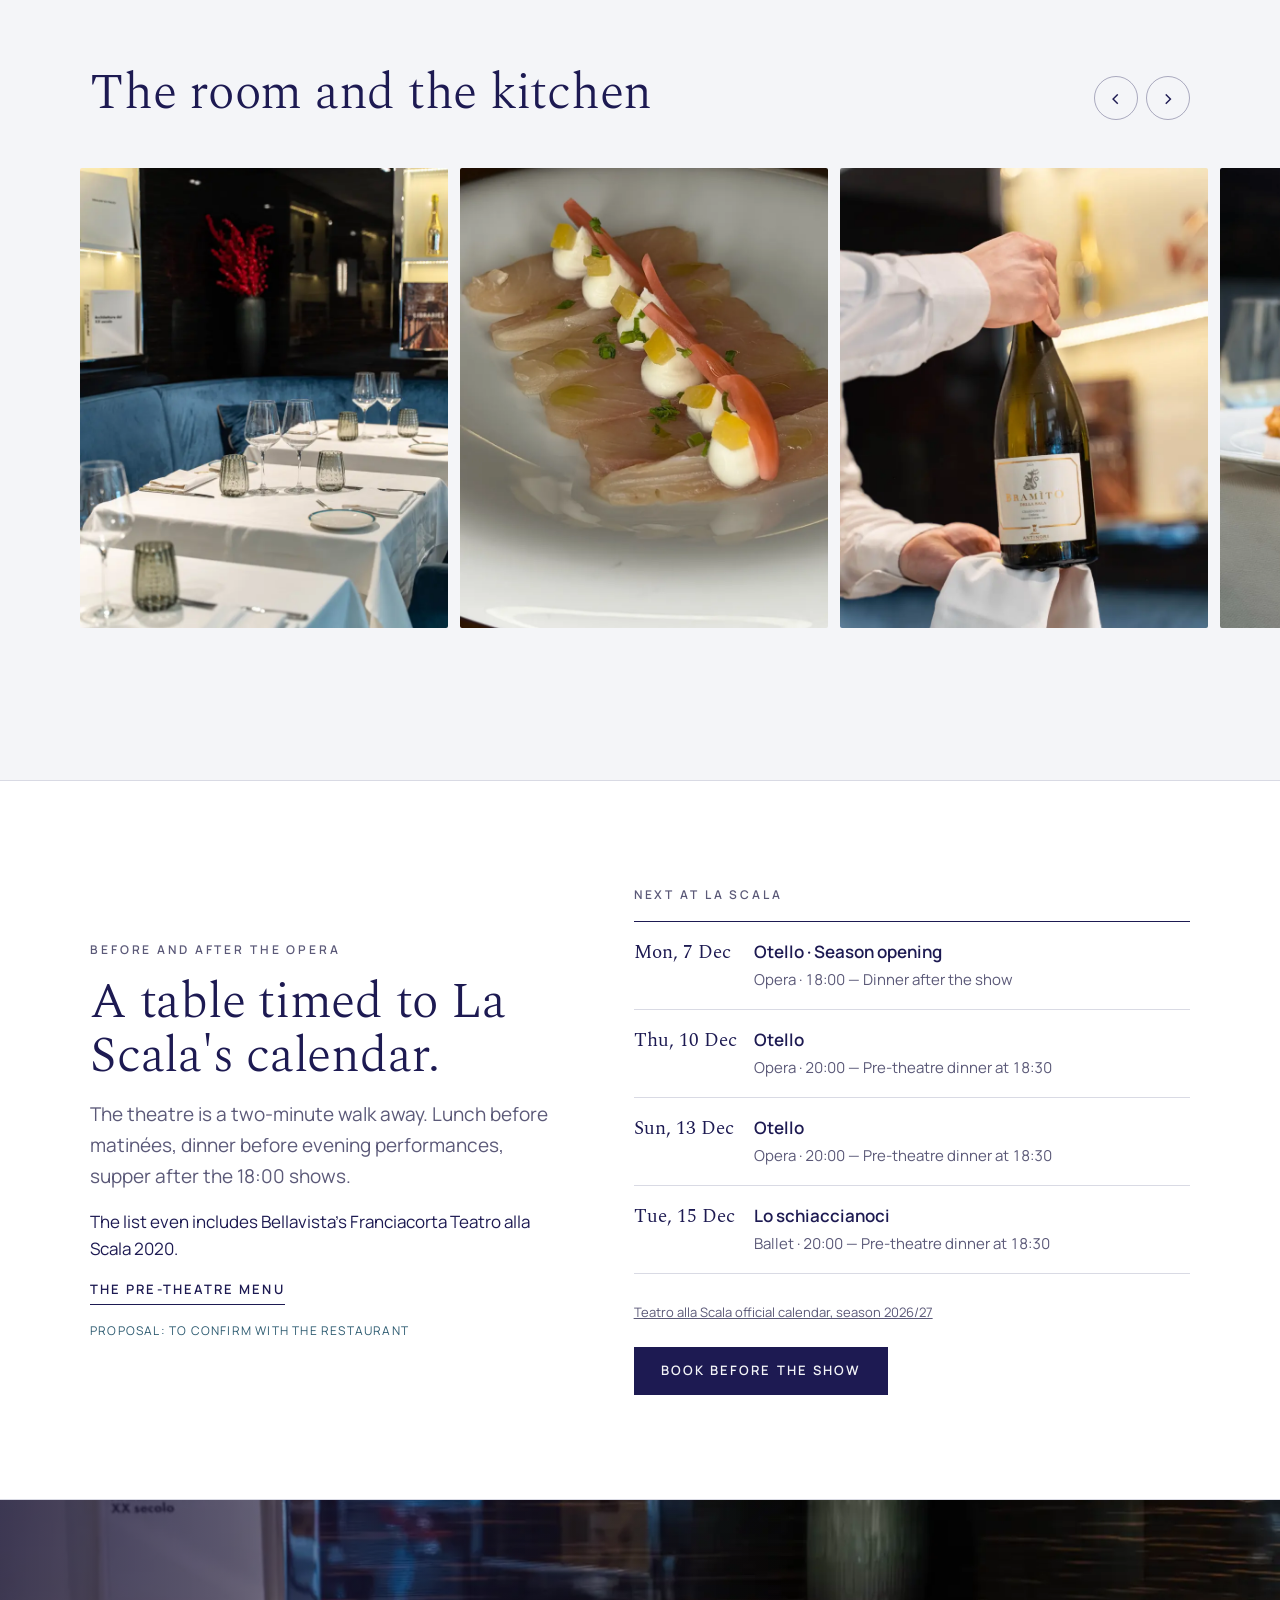
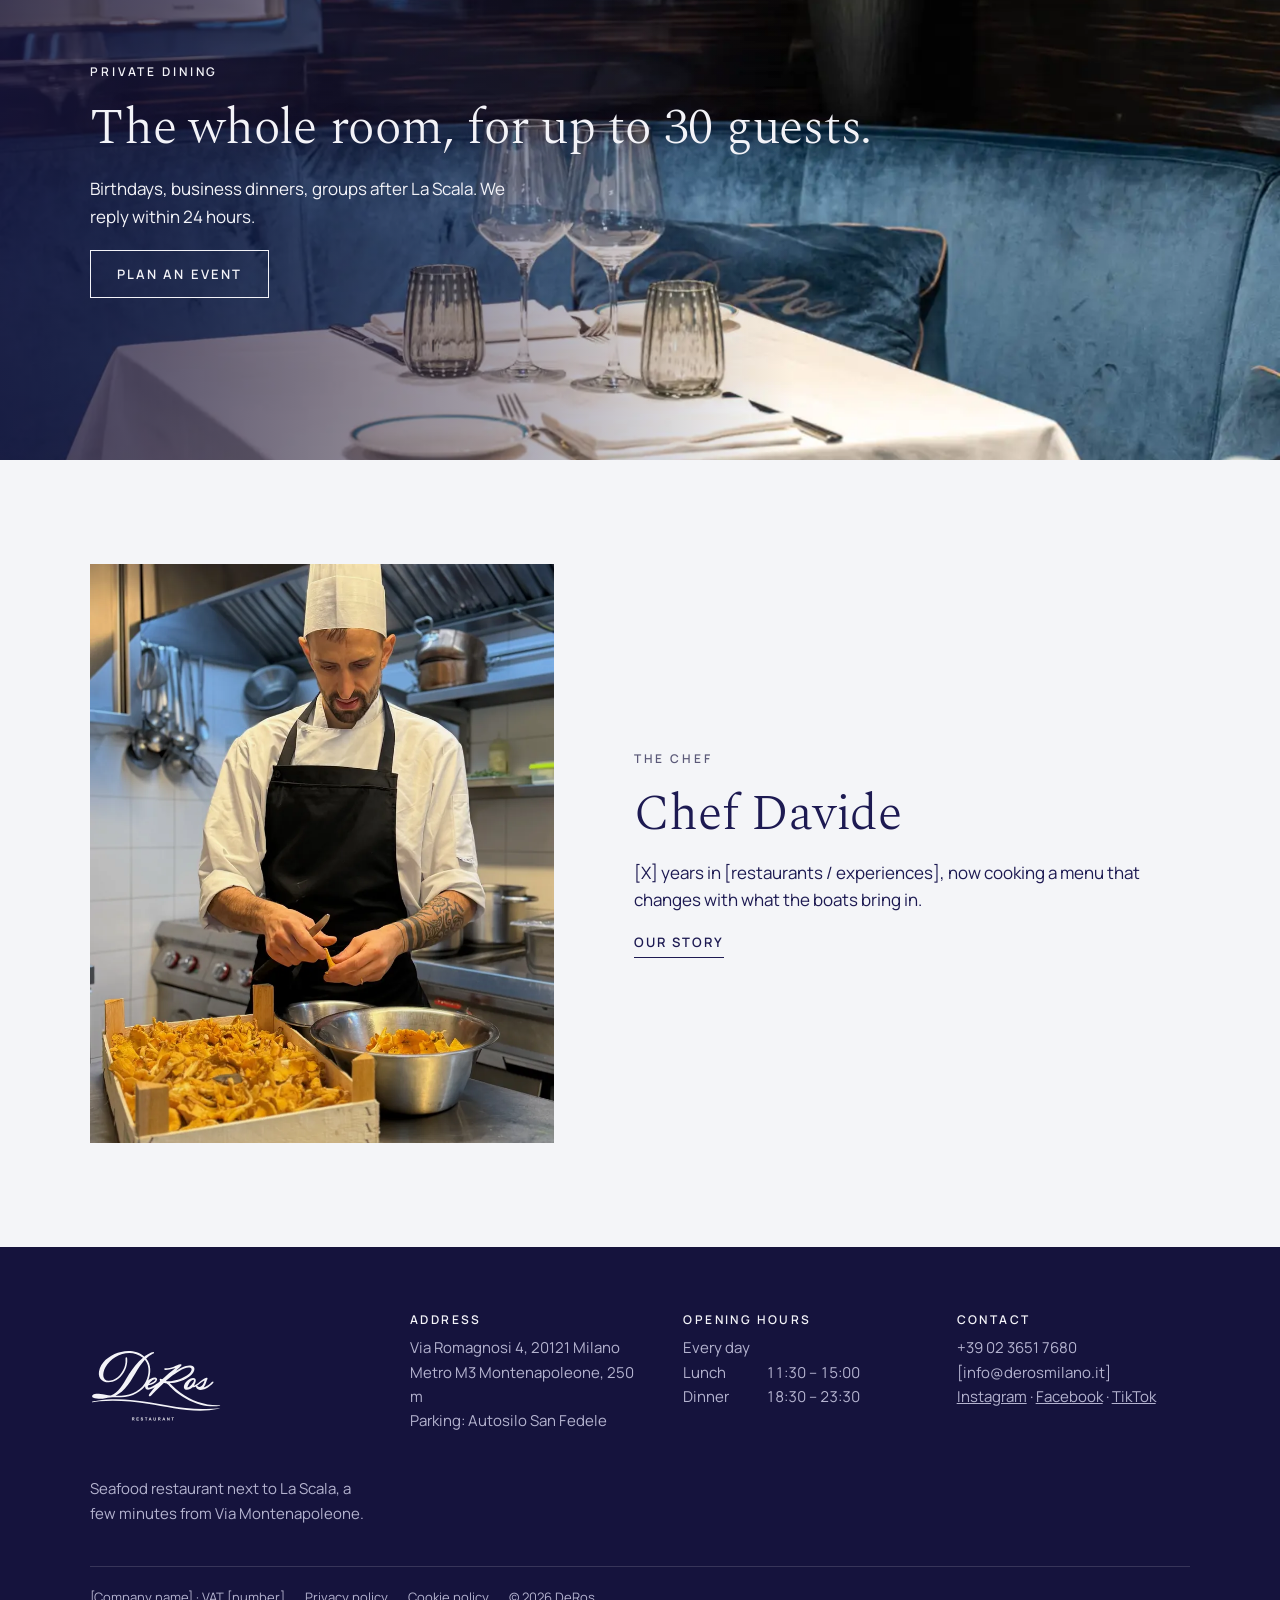
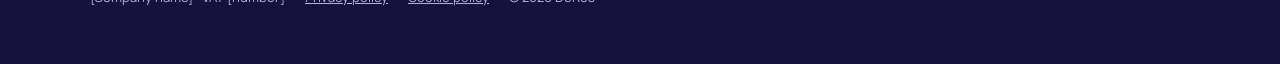
==== commit aef437b2: "Orari 11:30-15:00 e 18:30-23:30, 30 coperti Co-Authored-By: Claude Opus 5.5 <noreply@anthropic.com> " ====
--- a/index.html
+++ b/index.html
@@ -58,7 +58,7 @@
     <div class="pillars">
       <div><strong data-it="Pescato del giorno" data-ru="Улов дня">Daily catch</strong><span data-it="Da [porti / fornitori], ogni mattina." data-ru="Из [портов / от поставщиков], каждое утро.">From [ports / suppliers], delivered every morning.</span></div>
       <div><strong data-it="Crudi" data-ru="Сырой бар">Raw bar</strong><span data-it="Ostriche, crudo e tartare, preparati al momento." data-ru="Устрицы, крудо и тартары, готовим под заказ.">Oysters, crudo and tartare, made to order.</span></div>
-      <div><strong data-it="Pranzo e cena" data-ru="Обед и ужин">Lunch and dinner</strong><span data-it="Aperti tutti i giorni, 12:00 – 15:00 e 19:00 – 23:00." data-ru="Открыто ежедневно, 12:00 – 15:00 и 19:00 – 23:00.">Open every day, 12:00 – 15:00 and 19:00 – 23:00.</span></div>
+      <div><strong data-it="Pranzo e cena" data-ru="Обед и ужин">Lunch and dinner</strong><span data-it="Aperti tutti i giorni, 11:30 – 15:00 e 18:30 – 23:30." data-ru="Открыто ежедневно, 11:30 – 15:00 и 18:30 – 23:30.">Open every day, 11:30 – 15:00 and 18:30 – 23:30.</span></div>
       <div><strong data-it="Cantina" data-ru="Итальянские вина">Italian cellar</strong><span data-it="69 etichette, dal Franciacorta allo Champagne." data-ru="69 позиций, от франчакорты до шампанского.">69 labels, from Franciacorta to Champagne.</span></div>
     </div>
   </div>
@@ -79,7 +79,7 @@
     <div class="text">
       <p class="label" data-it="Pausa pranzo · Piatto unico" data-ru="Обеденный перерыв · Одно блюдо">Lunch break · One-plate lunch</p>
       <h2 id="lunch-title" data-it="Il piacere di non appesantirsi." data-ru="Удовольствие лёгкого обеда.">The pleasure of a light lunch.</h2>
-      <p data-it="Un piatto unico di pesce, bilanciato, per chi lavora tra la Scala e via Montenapoleone. A pranzo, dalle 12:00 alle 15:00." data-ru="Сбалансированное рыбное блюдо для тех, кто работает между Ла Скала и Виа Монтенаполеоне. В обед, с 12:00 до 15:00.">A single, balanced fish dish for those who work between La Scala and Via Montenapoleone. Served at lunch, 12:00 to 15:00.</p>
+      <p data-it="Un piatto unico di pesce, bilanciato, per chi lavora tra la Scala e via Montenapoleone. A pranzo, dalle 11:30 alle 15:00." data-ru="Сбалансированное рыбное блюдо для тех, кто работает между Ла Скала и Виа Монтенаполеоне. В обед, с 11:30 до 15:00.">A single, balanced fish dish for those who work between La Scala and Via Montenapoleone. Served at lunch, 11:30 to 15:00.</p>
       <p class="lunch-price" data-it="Piatto unico [€ —]" data-ru="Одно блюдо [€ —]">One plate [€ —]</p>
       <a class="btn btn-solid" href="https://www.sevenrooms.com/reservations/ristorantederos" target="_blank" rel="noopener" data-it="Prenota il pranzo" data-ru="Забронировать обед">Book lunch</a>
     </div>
@@ -106,7 +106,7 @@
     </div>
     <div class="shows">
       <p class="label" data-it="Prossimamente alla Scala" data-ru="Скоро в Ла Скала">Next at La Scala</p>
-      <ol class="timeline" id="shows"><li><time>04/12</time><div><strong>Otello</strong><span data-it="Opera · 18:00 — Cena dopo lo spettacolo" data-ru="Опера · 18:00 — Ужин после спектакля">Opera · 18:00 — Dinner after the show</span></div></li><li><time>07/12</time><div><strong>Otello</strong><span data-it="Opera · 18:00 — Cena dopo lo spettacolo" data-ru="Опера · 18:00 — Ужин после спектакля">Opera · 18:00 — Dinner after the show</span></div></li><li><time>10/12</time><div><strong>Otello</strong><span data-it="Opera · 20:00 — Cena pre-teatro alle 19:00" data-ru="Опера · 20:00 — Ужин перед спектаклем в 19:00">Opera · 20:00 — Pre-theatre dinner at 19:00</span></div></li><li><time>13/12</time><div><strong>Otello</strong><span data-it="Opera · 20:00 — Cena pre-teatro alle 19:00" data-ru="Опера · 20:00 — Ужин перед спектаклем в 19:00">Opera · 20:00 — Pre-theatre dinner at 19:00</span></div></li></ol>
+      <ol class="timeline" id="shows"><li><time>04/12</time><div><strong>Otello</strong><span data-it="Opera · 18:00 — Cena dopo lo spettacolo" data-ru="Опера · 18:00 — Ужин после спектакля">Opera · 18:00 — Dinner after the show</span></div></li><li><time>07/12</time><div><strong>Otello</strong><span data-it="Opera · 18:00 — Cena dopo lo spettacolo" data-ru="Опера · 18:00 — Ужин после спектакля">Opera · 18:00 — Dinner after the show</span></div></li><li><time>10/12</time><div><strong>Otello</strong><span data-it="Opera · 20:00 — Cena pre-teatro alle 18:30" data-ru="Опера · 20:00 — Ужин перед спектаклем в 18:30">Opera · 20:00 — Pre-theatre dinner at 18:30</span></div></li><li><time>13/12</time><div><strong>Otello</strong><span data-it="Opera · 20:00 — Cena pre-teatro alle 18:30" data-ru="Опера · 20:00 — Ужин перед спектаклем в 18:30">Opera · 20:00 — Pre-theatre dinner at 18:30</span></div></li></ol>
       <p class="note"><a href="https://www.teatroallascala.org/en/calendar.html" target="_blank" rel="noopener" data-it="Calendario ufficiale del Teatro alla Scala, stagione 2026/27" data-ru="Официальный календарь Театра Ла Скала, сезон 2026/27">Teatro alla Scala official calendar, season 2026/27</a></p>
       <a class="btn btn-solid" href="https://www.sevenrooms.com/reservations/ristorantederos" target="_blank" rel="noopener" data-it="Prenota prima dello spettacolo" data-ru="Забронировать до спектакля">Book before the show</a>
     </div>
@@ -117,7 +117,7 @@
   <div class="shot"><img src="assets/img/private.webp" alt="A blue velvet booth set for dinner" loading="lazy" decoding="async"></div>
   <div class="copy"><div class="wrap">
   <p class="label" data-it="Eventi privati" data-ru="Частные мероприятия">Private dining</p>
-  <h2 id="priv-title" data-it="La sala in esclusiva, fino a [N] ospiti." data-ru="Весь зал — до [N] гостей.">The whole room, for up to [N] guests.</h2>
+  <h2 id="priv-title" data-it="La sala in esclusiva, fino a 30 ospiti." data-ru="Весь зал — до 30 гостей.">The whole room, for up to 30 guests.</h2>
   <p data-it="Compleanni, cene di lavoro, gruppi dopo la Scala. Rispondiamo entro 24 ore." data-ru="Дни рождения, деловые ужины, группы после Ла Скала. Отвечаем в течение 24 часов.">Birthdays, business dinners, groups after La Scala. We reply within 24 hours.</p>
   <a class="btn btn-line" href="private-dining.html" data-it="Organizza un evento" data-ru="Организовать мероприятие">Plan an event</a></div></div>
 </section>
@@ -141,7 +141,7 @@
         <span data-it="Ristorante di pesce accanto alla Scala, a pochi minuti da via Montenapoleone." data-ru="Рыбный ресторан рядом с Ла Скала, в нескольких минутах от Виа Монтенаполеоне.">Seafood restaurant next to La Scala, a few minutes from Via Montenapoleone.</span>
       </div>
       <div><h4 data-it="Indirizzo" data-ru="Адрес">Address</h4>Via Romagnosi 4, 20121 Milano<br><span data-it="Metro M3 Montenapoleone, 250 m" data-ru="Метро M3 Montenapoleone, 250 м">Metro M3 Montenapoleone, 250 m</span><br><span data-it="Parcheggio: Autosilo San Fedele" data-ru="Парковка: Autosilo San Fedele">Parking: Autosilo San Fedele</span></div>
-      <div><h4 data-it="Orari" data-ru="Часы работы">Opening hours</h4><div class="hours"><span data-it="Tutti i giorni" data-ru="Ежедневно">Every day</span><span></span><span data-it="Pranzo" data-ru="Обед">Lunch</span><span>12:00 – 15:00</span><span data-it="Cena" data-ru="Ужин">Dinner</span><span>19:00 – 23:00</span></div></div>
+      <div><h4 data-it="Orari" data-ru="Часы работы">Opening hours</h4><div class="hours"><span data-it="Tutti i giorni" data-ru="Ежедневно">Every day</span><span></span><span data-it="Pranzo" data-ru="Обед">Lunch</span><span>11:30 – 15:00</span><span data-it="Cena" data-ru="Ужин">Dinner</span><span>18:30 – 23:30</span></div></div>
       <div><h4 data-it="Contatti" data-ru="Контакты">Contact</h4>+39 02 3651 7680<br>[info@derosmilano.it]<br><a href="https://www.instagram.com/deros.ristorantemilano/" target="_blank" rel="noopener">Instagram</a> · <a href="https://www.facebook.com/deros.ristorante/" target="_blank" rel="noopener">Facebook</a> · <a href="https://www.tiktok.com/@derosristorante" target="_blank" rel="noopener">TikTok</a></div>
     </div>
     <div class="legal"><span data-it="[Ragione sociale] · P.IVA [numero]" data-ru="[Название компании] · ИНН/VAT [номер]">[Company name] · VAT [number]</span><a href="#" data-it="Privacy" data-ru="Политика конфиденциальности">Privacy policy</a><a href="#" data-it="Cookie" data-ru="Политика cookie">Cookie policy</a><span>© 2026 DeRos</span></div>
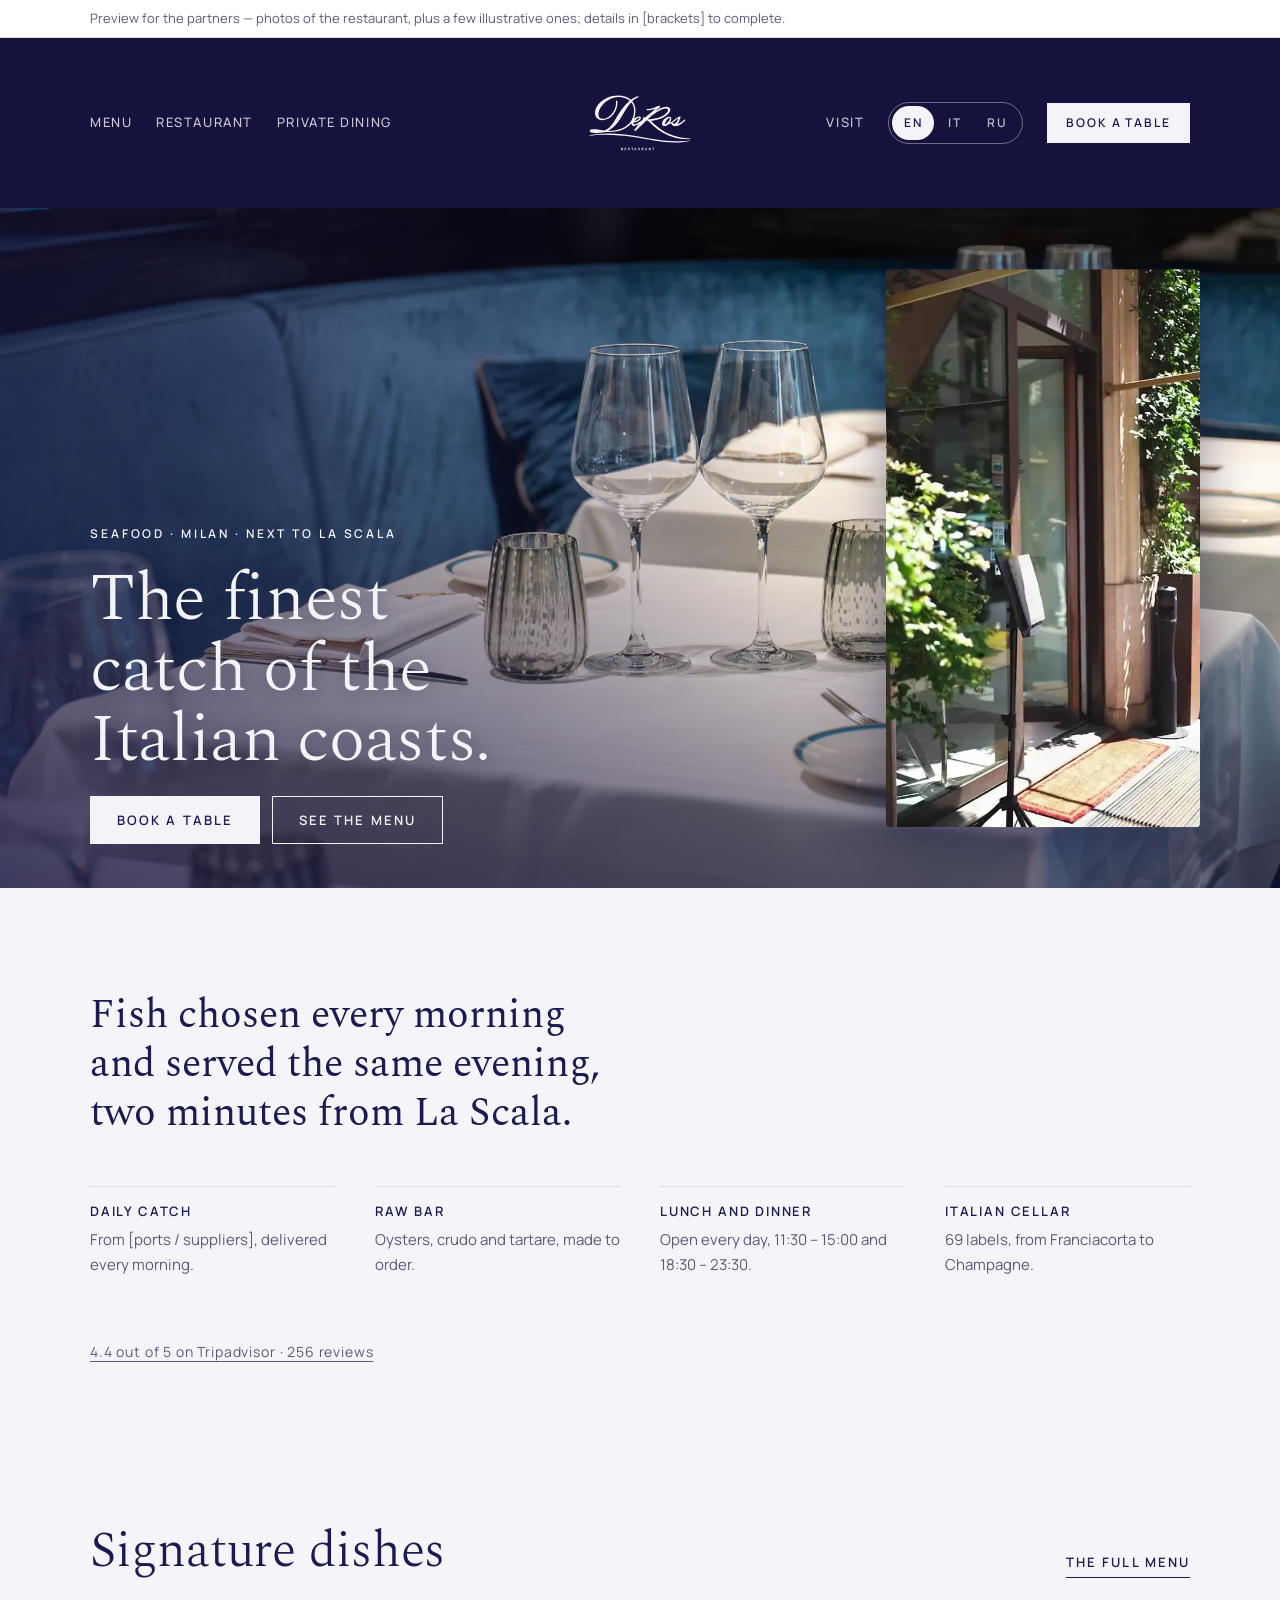
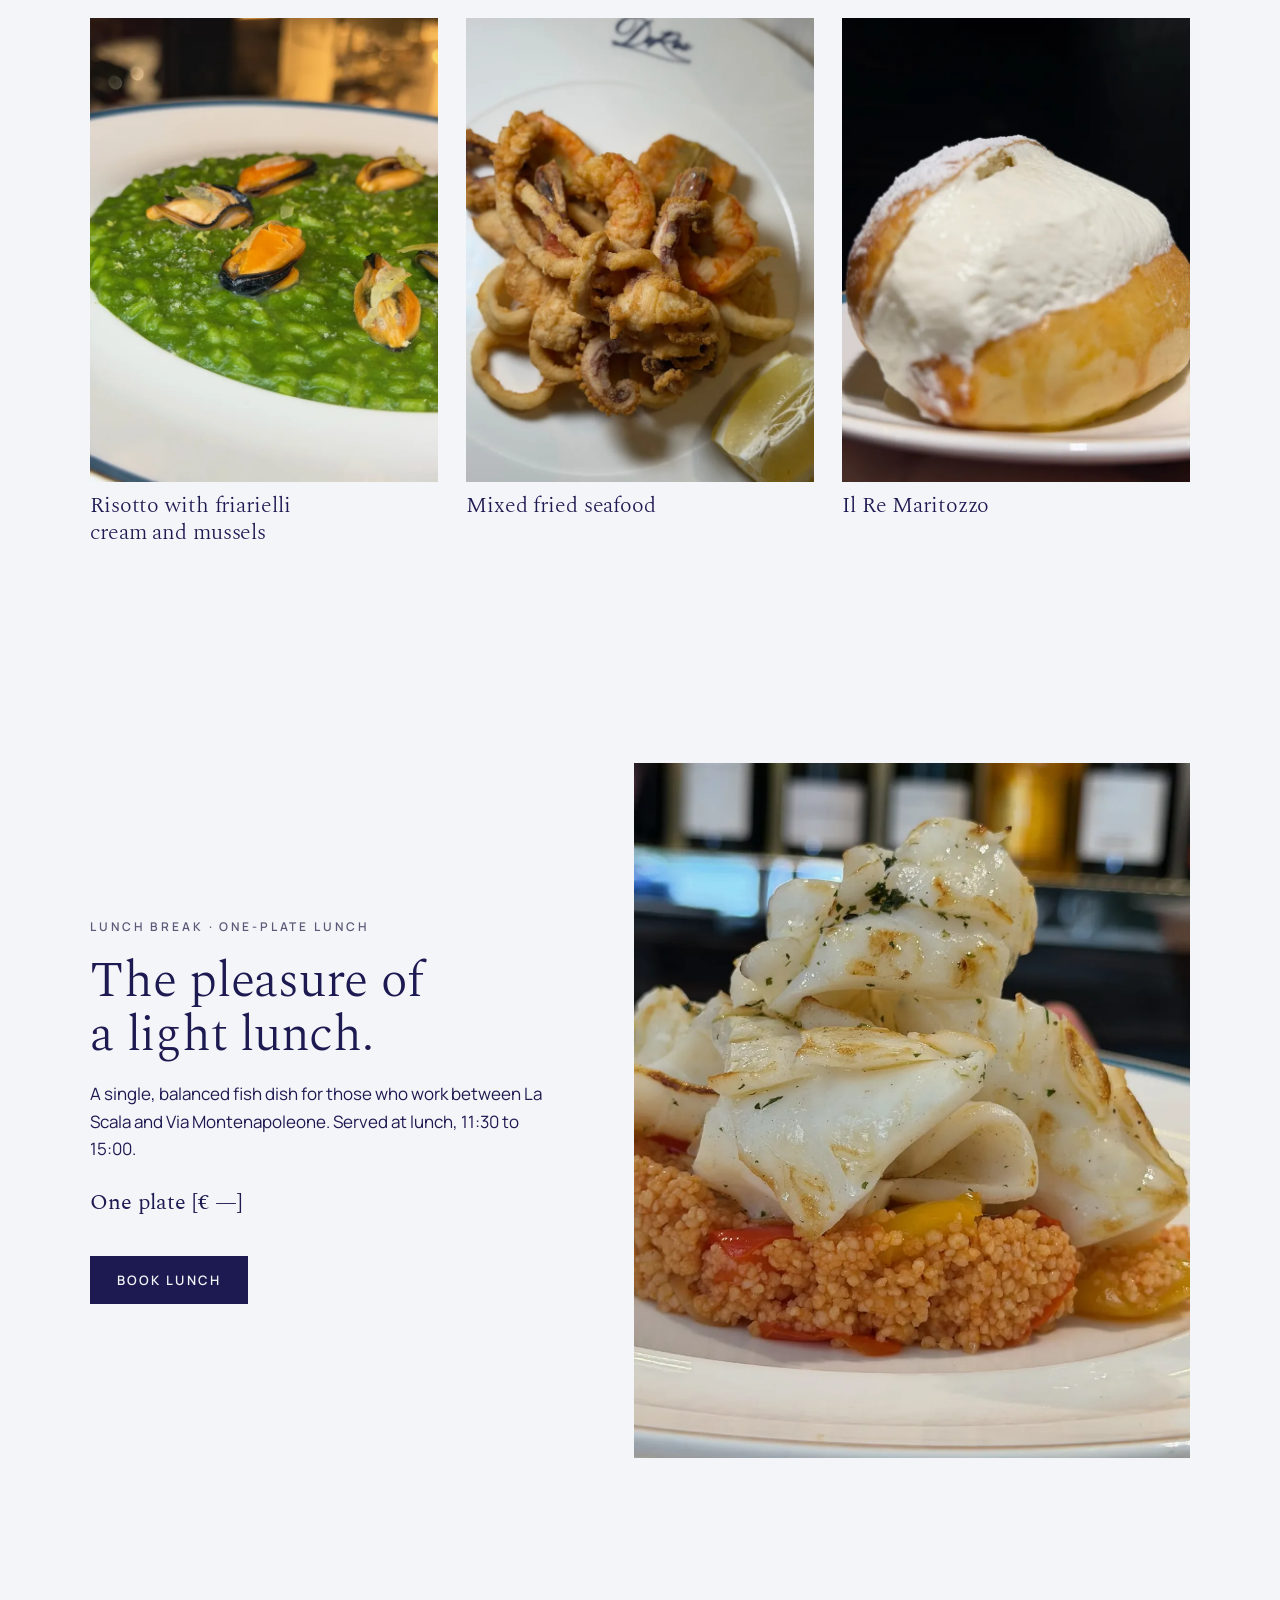
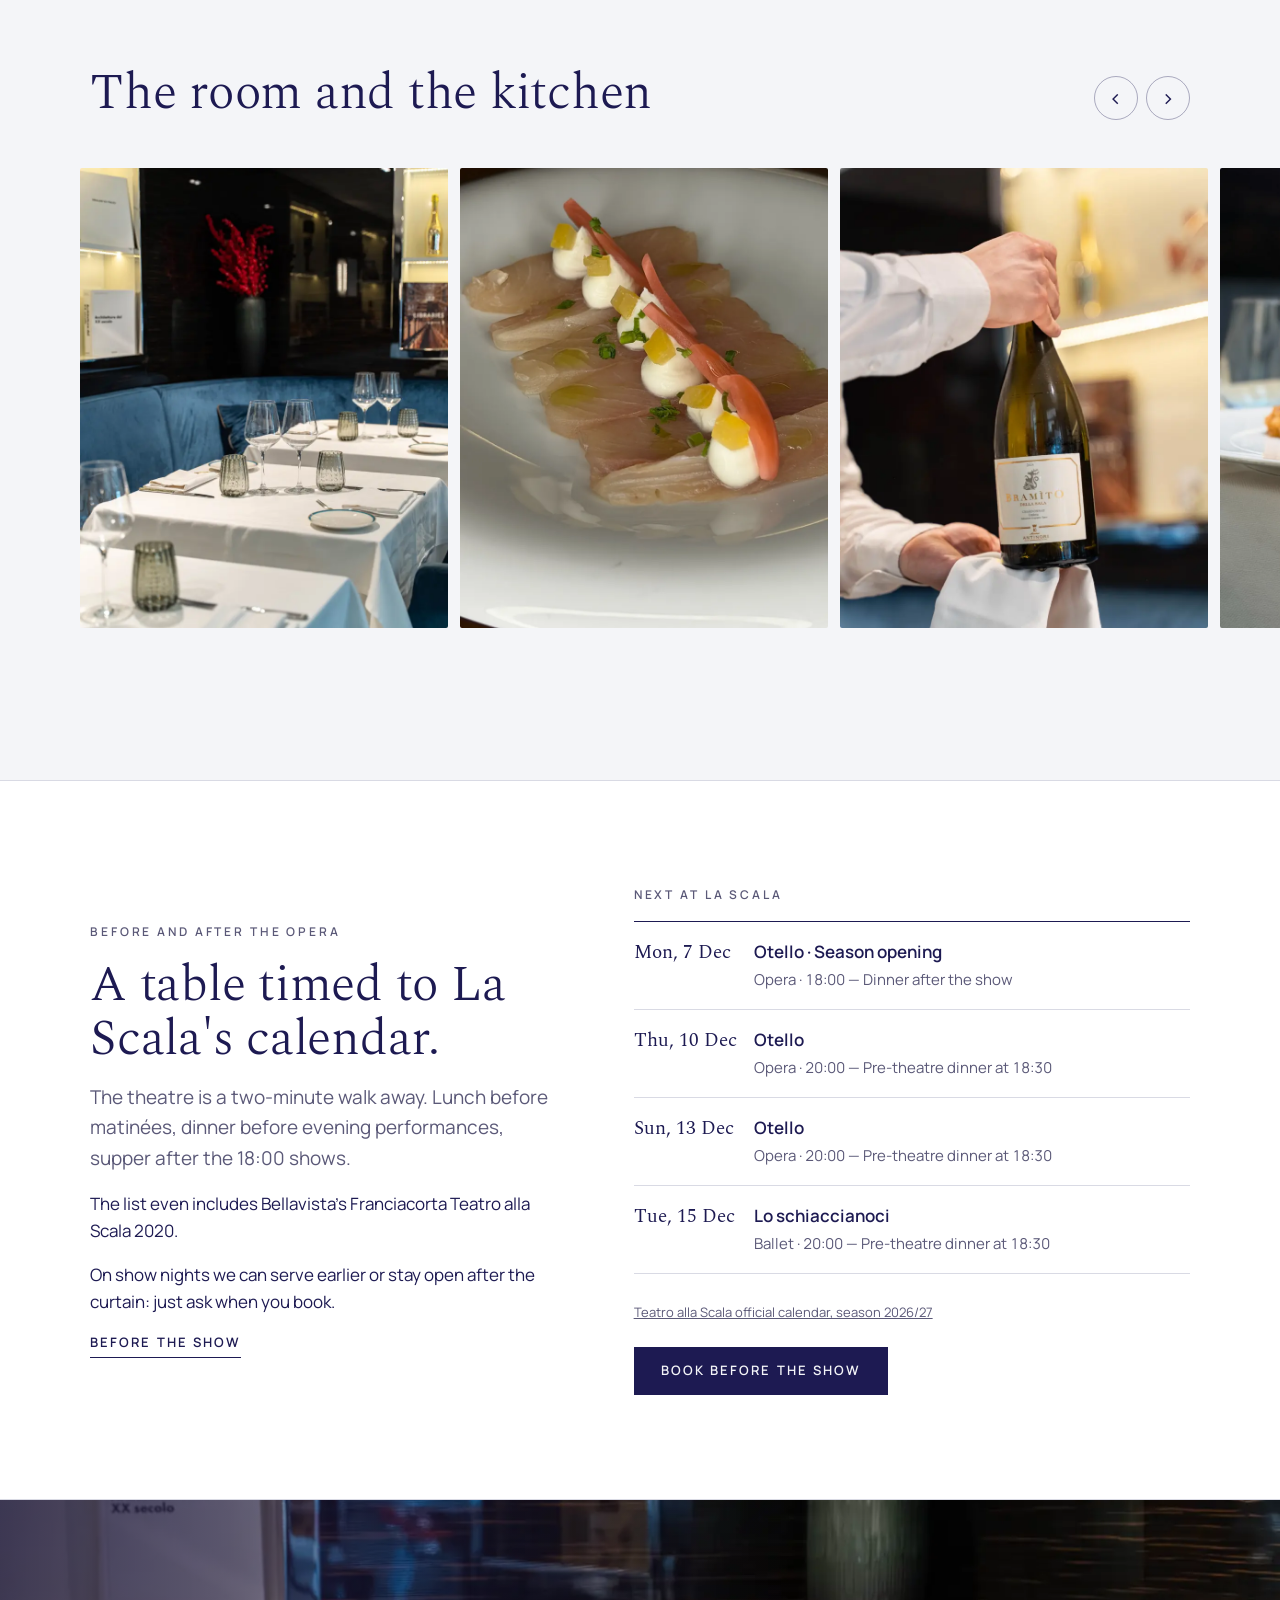
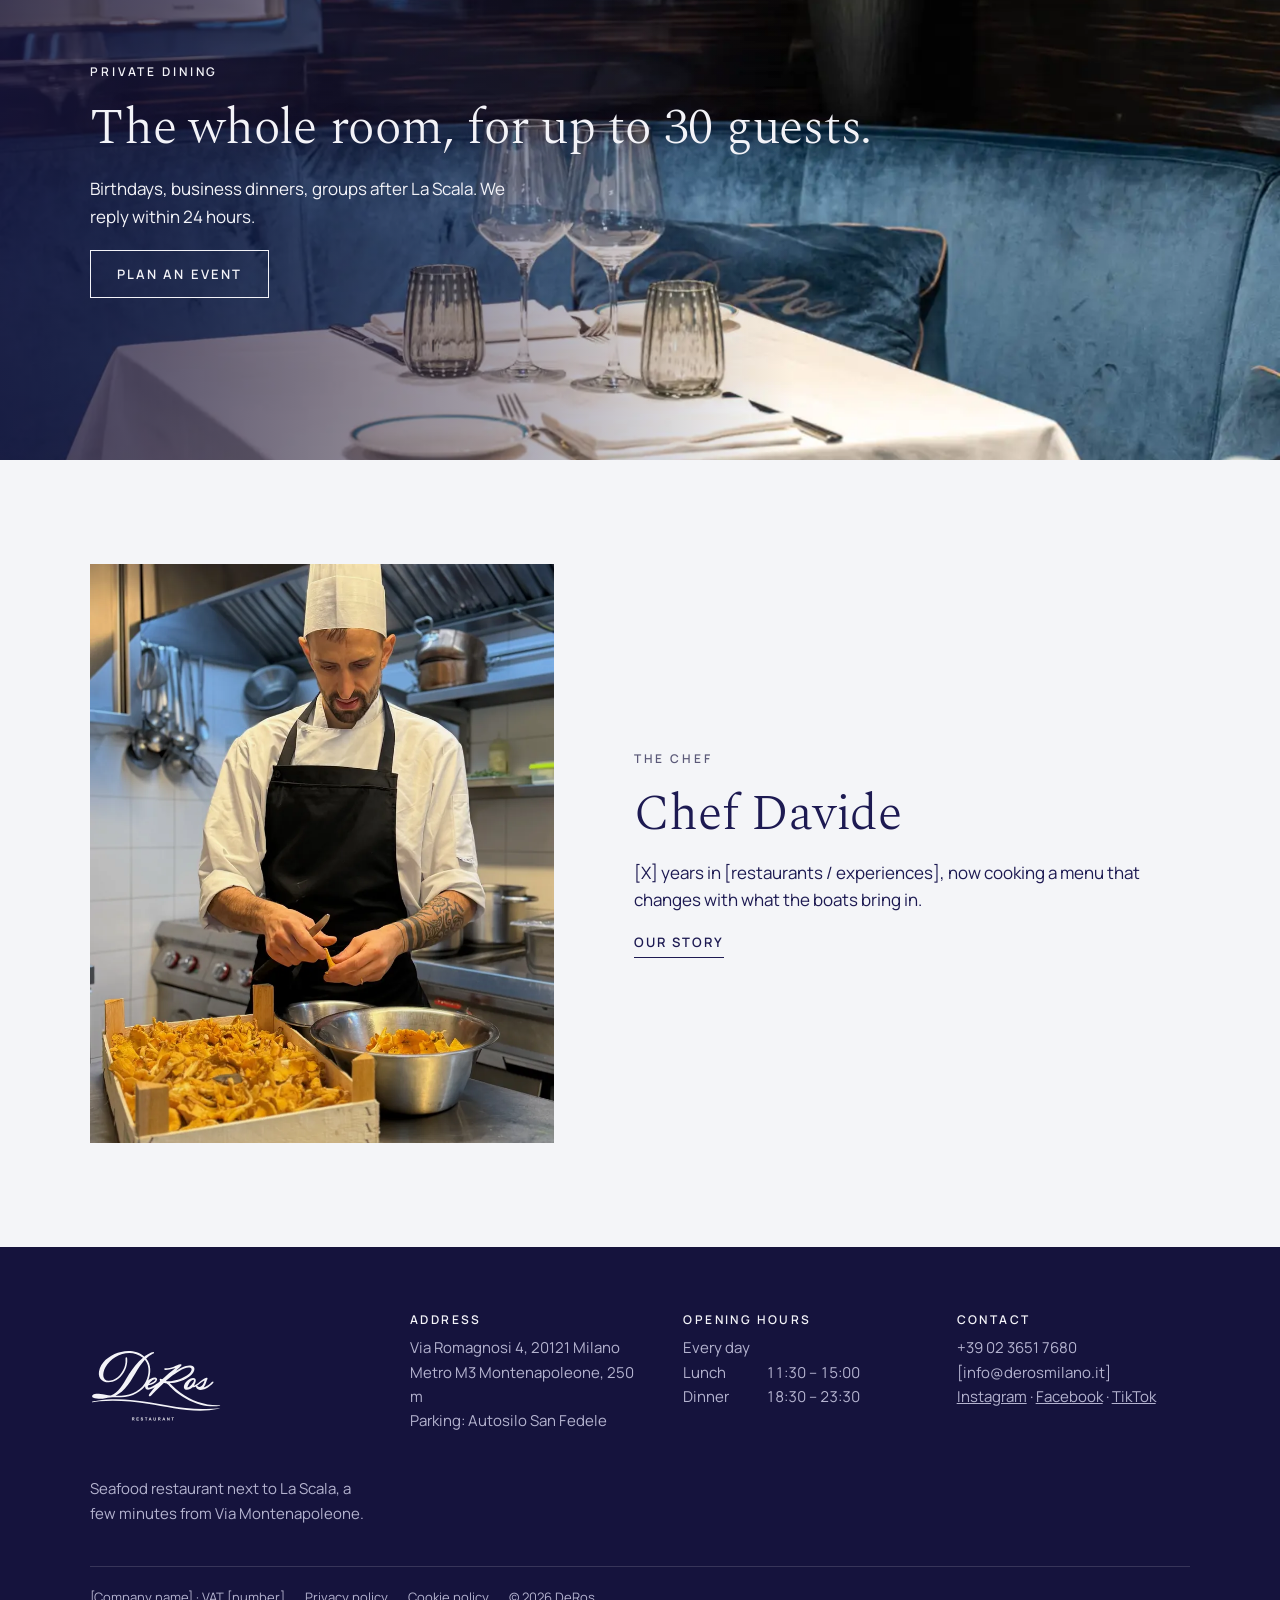
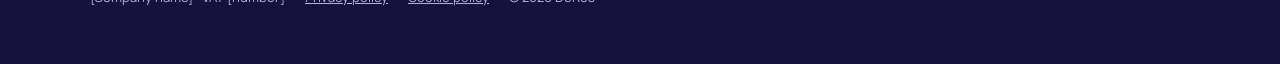
==== commit 9e6707d7: "Orari flessibili per eventi e sere della Scala; tolto il menu pre-teatro Co-Authored-By: Claude Opus" ====
--- a/index.html
+++ b/index.html
@@ -101,8 +101,8 @@
       <h2 id="scala-title" data-it="La tavola che segue il calendario della Scala." data-ru="Стол по календарю Ла Скала.">A table timed to La Scala's calendar.</h2>
       <p class="lead" data-it="Il teatro è a due minuti a piedi. Pranzo prima delle pomeridiane, cena prima degli spettacoli serali, cena dopo quelli che iniziano alle 18:00." data-ru="До театра две минуты пешком. Обед перед дневными спектаклями, ужин перед вечерними и после спектаклей, начинающихся в 18:00.">The theatre is a two-minute walk away. Lunch before matinées, dinner before evening performances, supper after the 18:00 shows.</p>
       <p data-it="In carta c'è anche il Franciacorta Bellavista Teatro alla Scala 2020." data-ru="В карте есть даже франчакорта Bellavista Teatro alla Scala 2020.">The list even includes Bellavista's Franciacorta Teatro alla Scala 2020.</p>
-      <a class="text-link" href="menu.html#theatre" data-it="Il menu pre-teatro" data-ru="Предтеатральное меню">The pre-theatre menu</a>
-      <p class="ex" data-it="Proposta: da confermare con il ristorante" data-ru="Предложение: требует подтверждения ресторана">Proposal: to confirm with the restaurant</p>
+      <p data-it="Nelle sere di spettacolo possiamo servire prima o restare aperti dopo il sipario: chiedetelo quando prenotate." data-ru="В дни спектаклей мы можем накрыть раньше или остаться открытыми после спектакля: просто скажите при бронировании.">On show nights we can serve earlier or stay open after the curtain: just ask when you book.</p>
+      <a class="text-link" href="menu.html#theatre" data-it="Prima dello spettacolo" data-ru="Перед спектаклем">Before the show</a>
     </div>
     <div class="shows">
       <p class="label" data-it="Prossimamente alla Scala" data-ru="Скоро в Ла Скала">Next at La Scala</p>
--- a/assets/site.css
+++ b/assets/site.css
@@ -309,3 +309,4 @@
 }
 .lunch-price { font-family: var(--f-display); font-size: 22px; margin: 4px 0 18px; }
 .split .text .btn { justify-self: start; }
+.theatre-note { display: grid; gap: 18px; justify-items: start; color: var(--muted); }
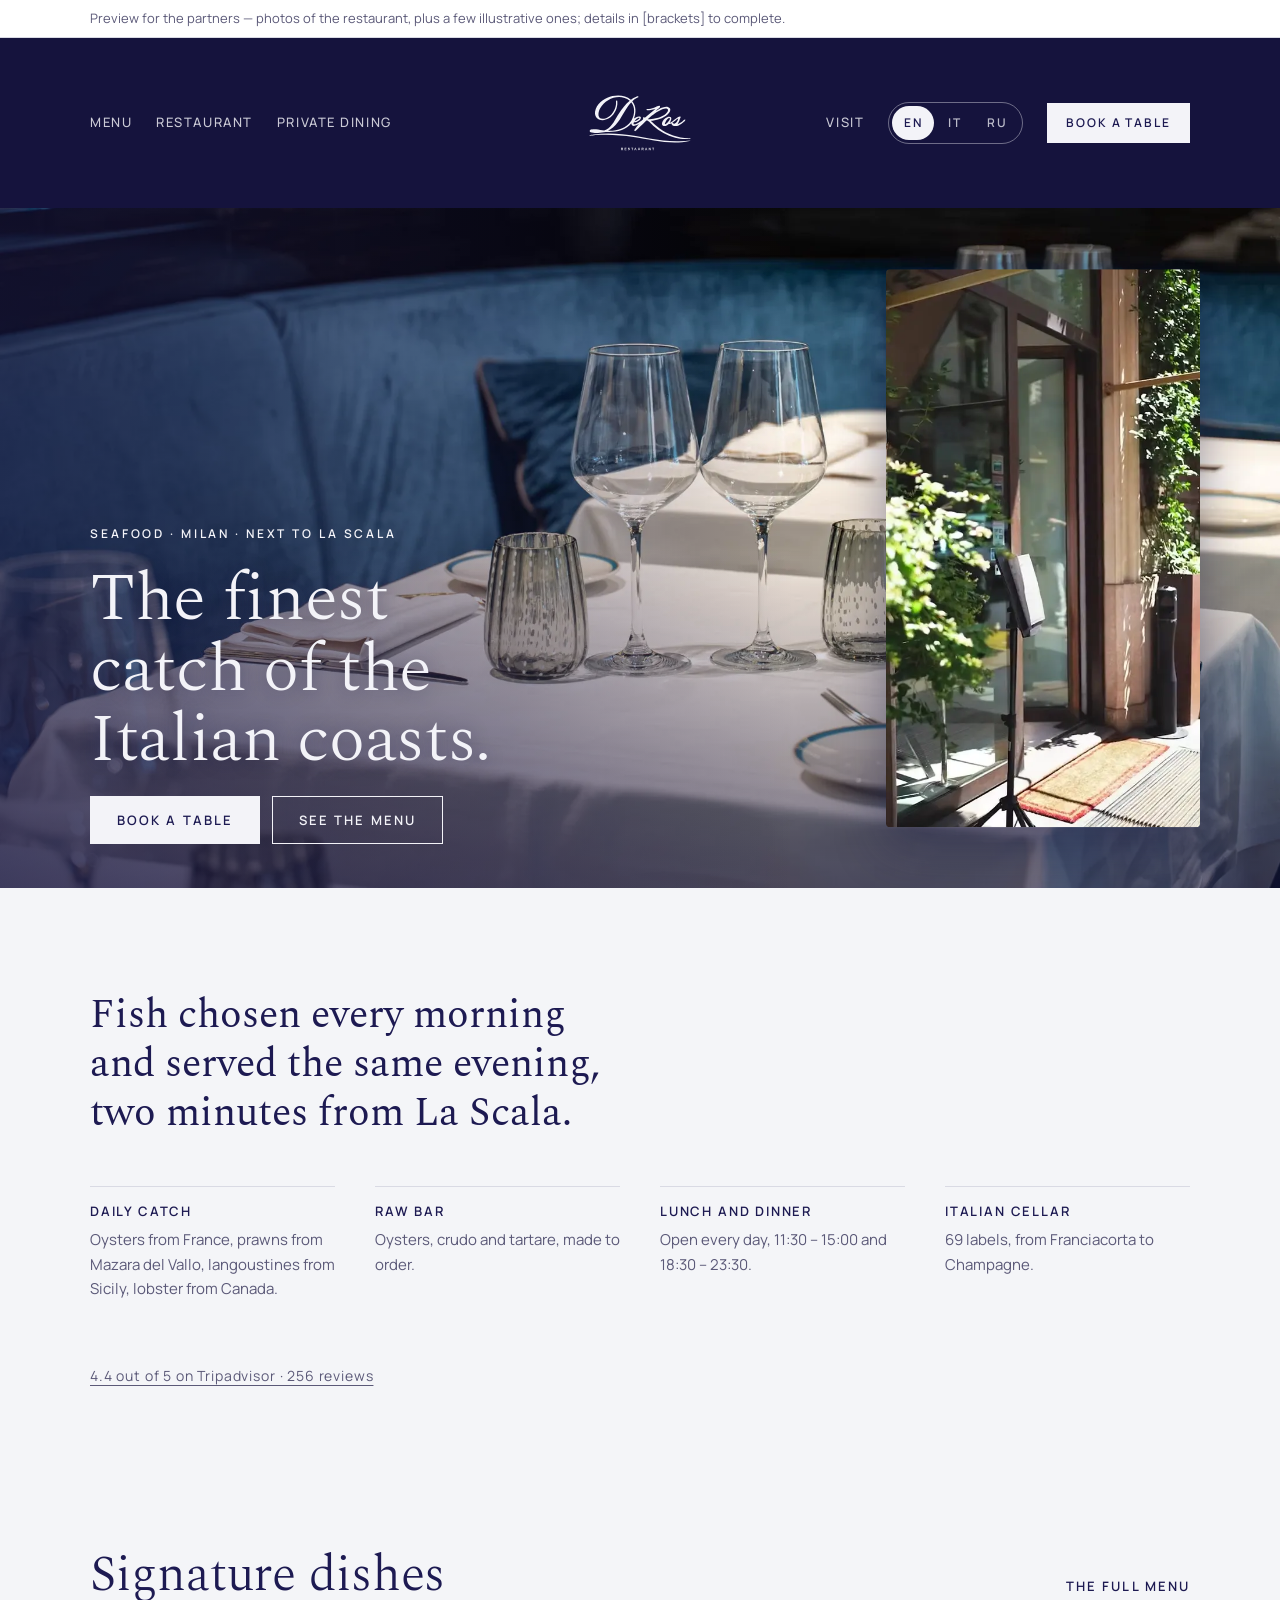
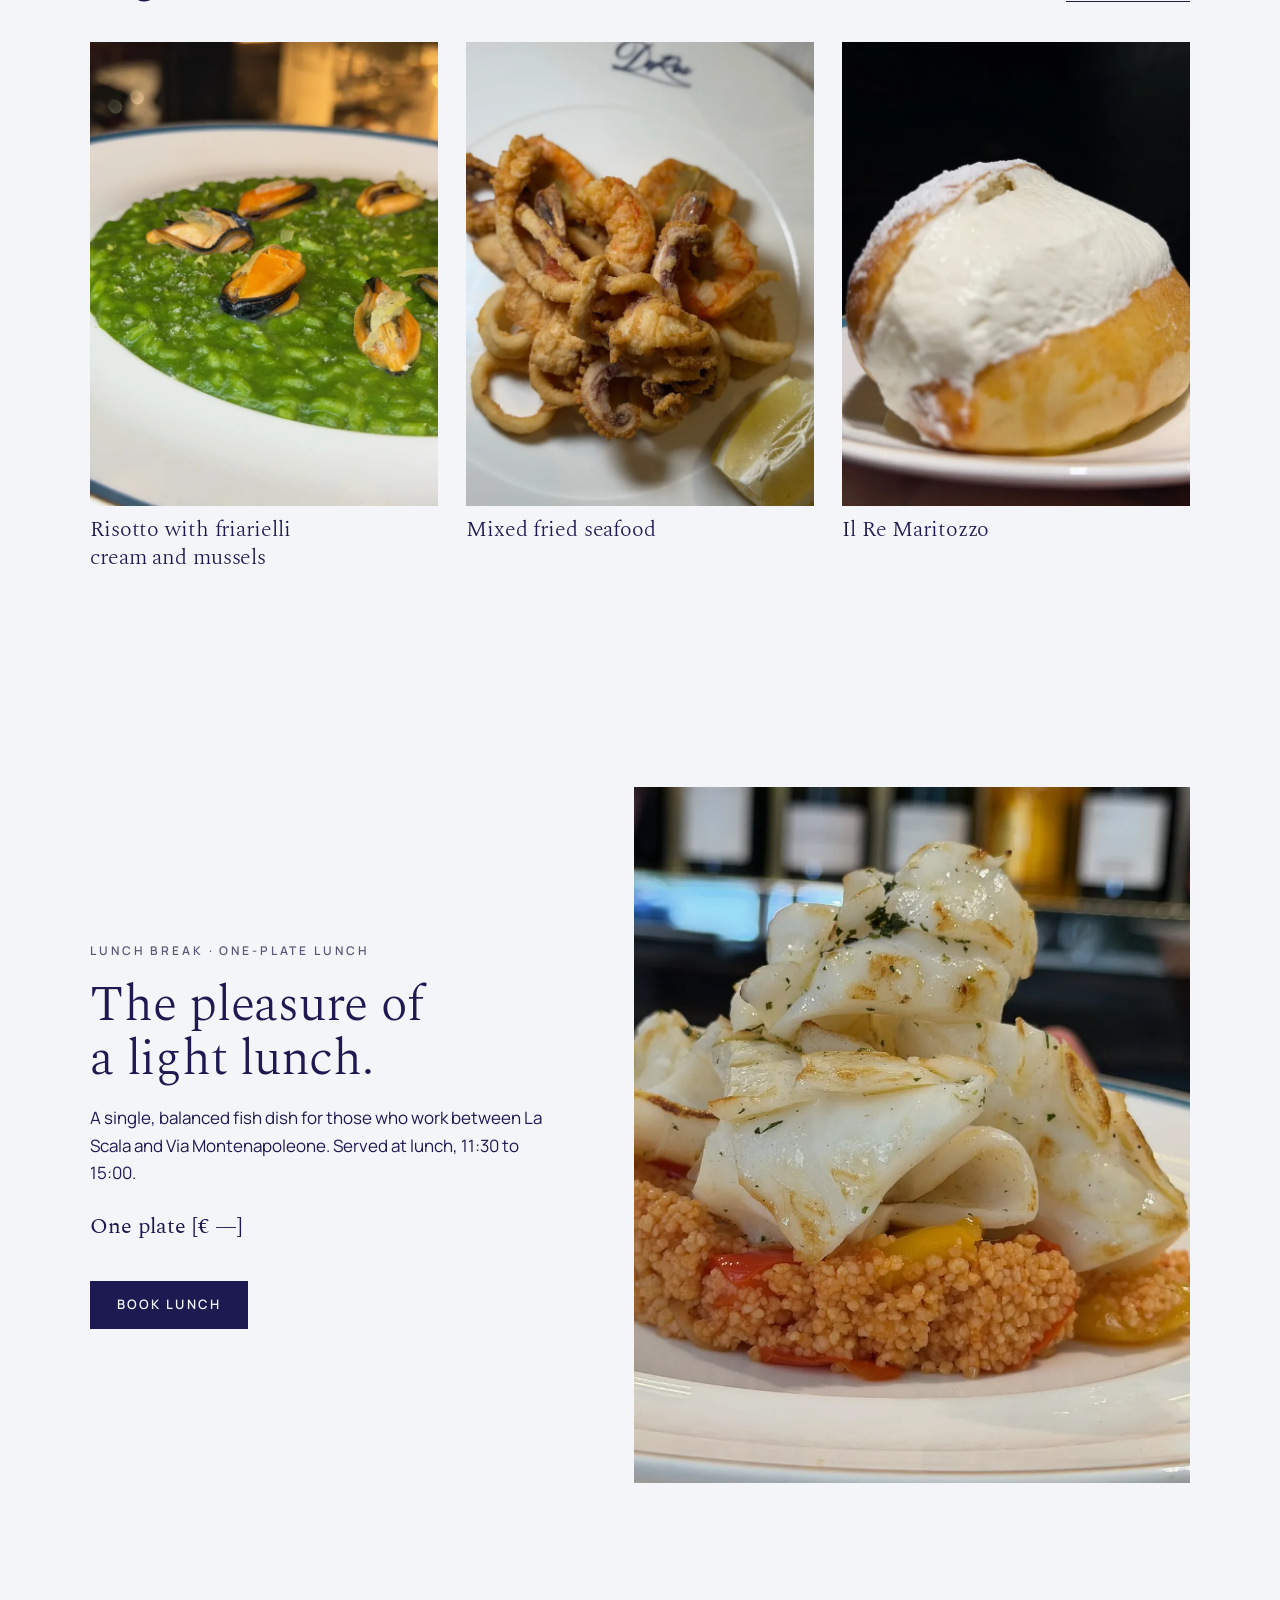
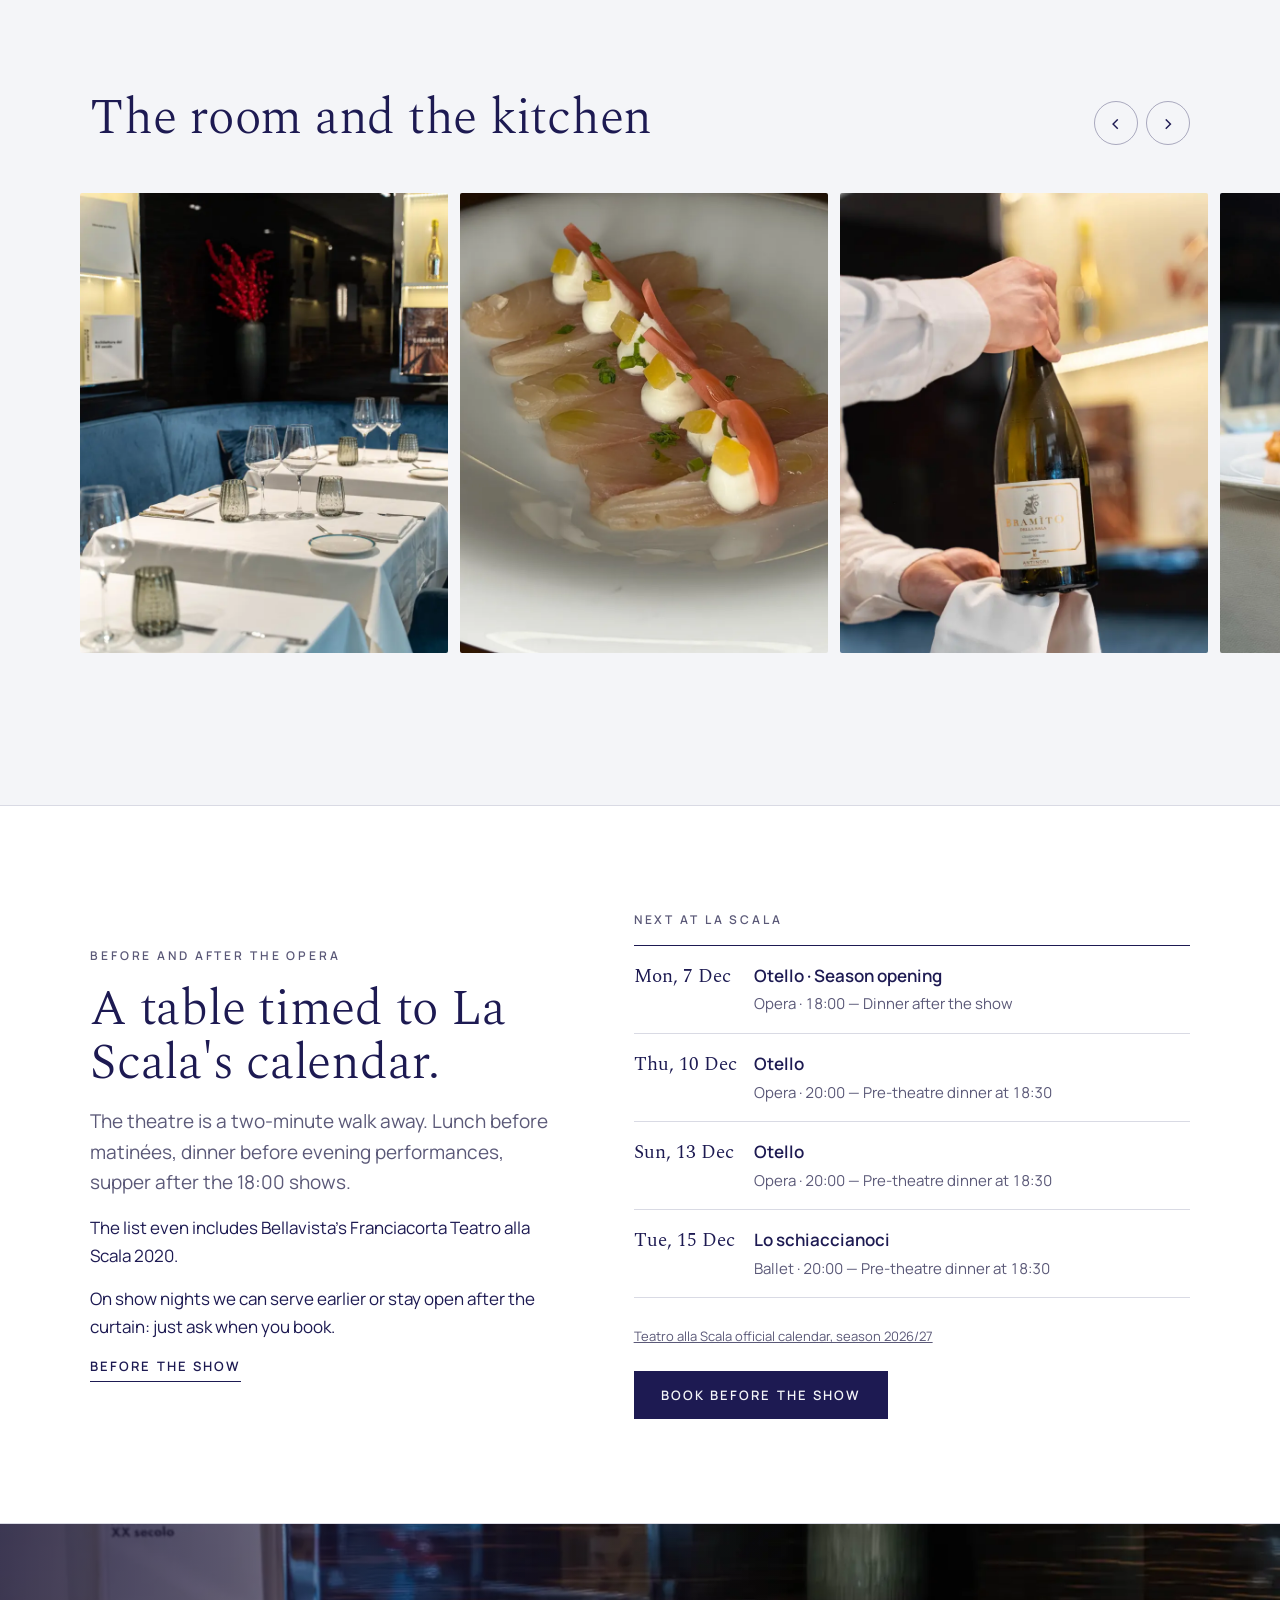
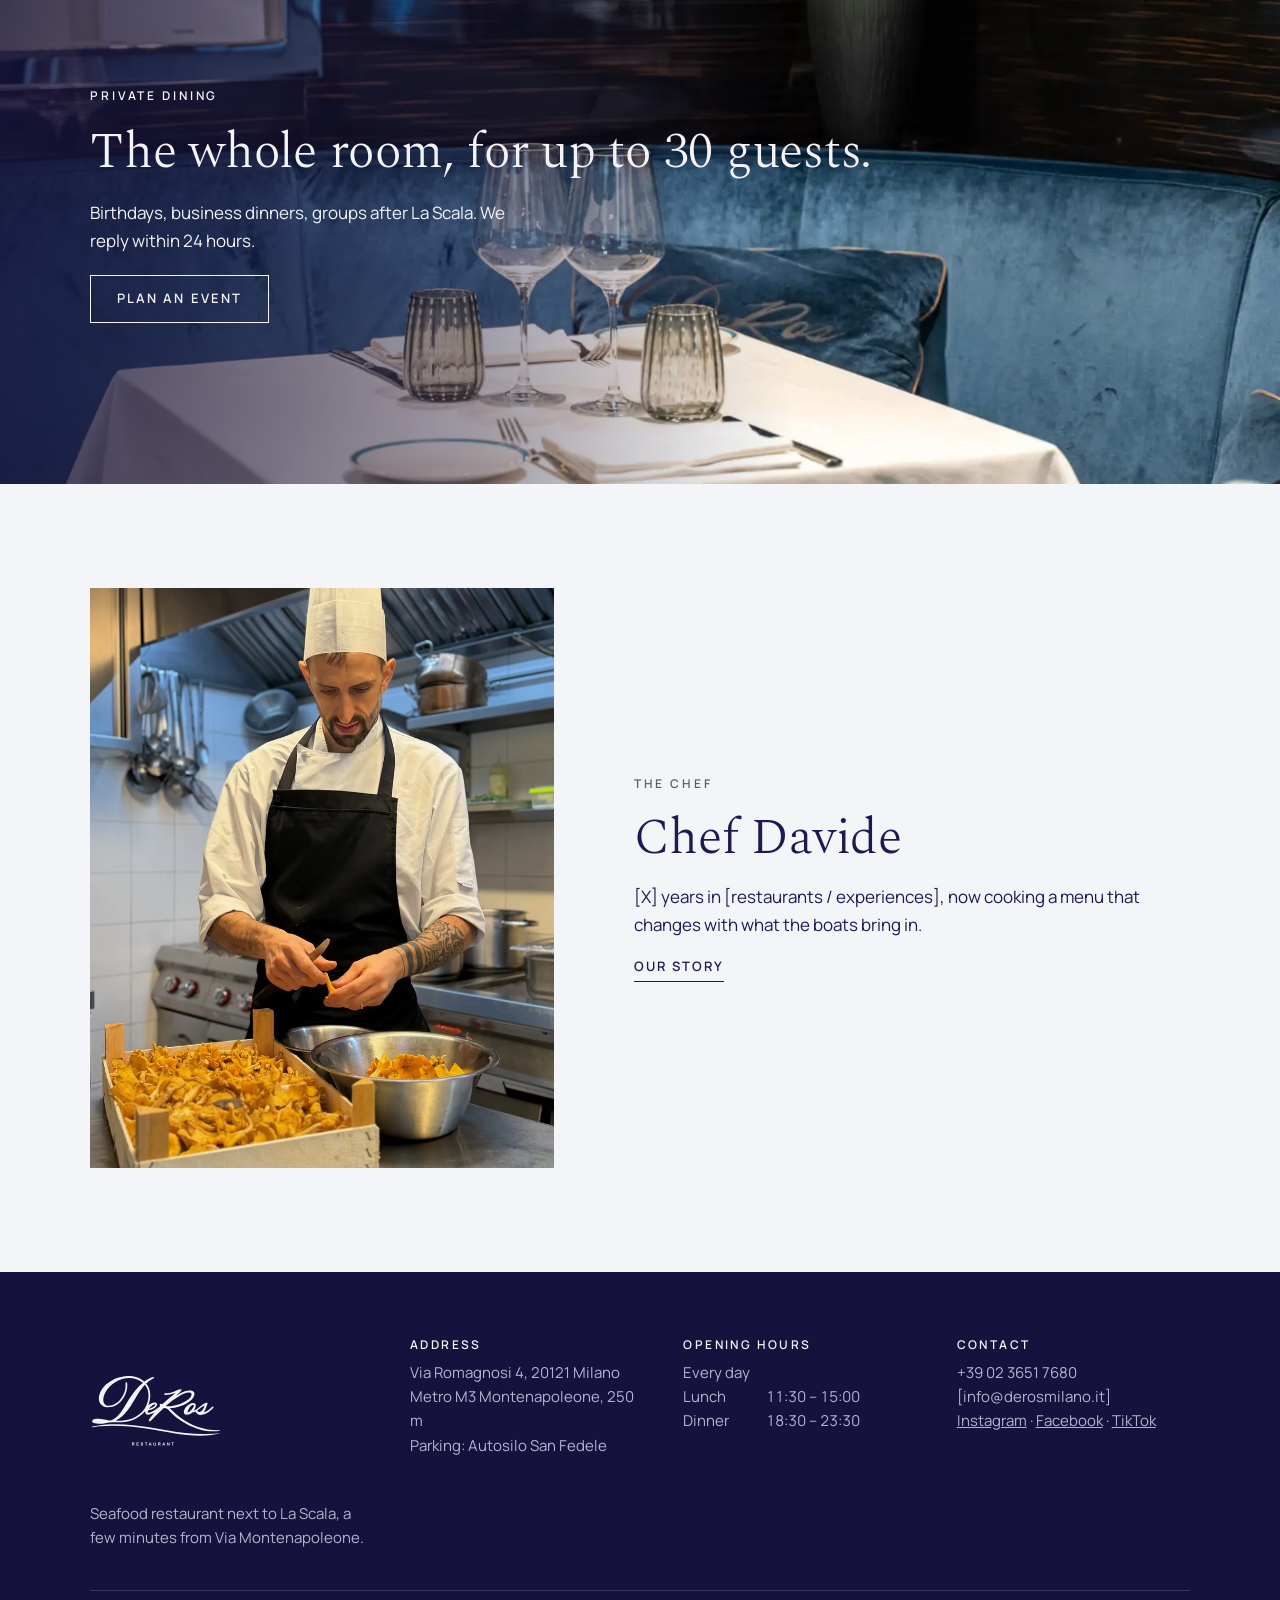
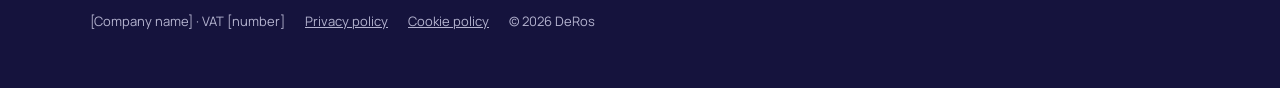
==== commit 1a4bdae6: "Provenienze del pescato su sito e menu PDF Co-Authored-By: Claude Opus 5.5 <noreply@anthropic.com> C" ====
--- a/index.html
+++ b/index.html
@@ -56,7 +56,7 @@
   <div class="wrap">
     <blockquote data-it="Pesce scelto ogni mattina e servito la sera stessa, a due passi dal Teatro alla Scala." data-ru="Рыбу выбираем каждое утро и подаём в тот же вечер, в двух минутах от Ла Скала.">Fish chosen every morning and served the same evening, two minutes from La Scala.</blockquote>
     <div class="pillars">
-      <div><strong data-it="Pescato del giorno" data-ru="Улов дня">Daily catch</strong><span data-it="Da [porti / fornitori], ogni mattina." data-ru="Из [портов / от поставщиков], каждое утро.">From [ports / suppliers], delivered every morning.</span></div>
+      <div><strong data-it="Pescato del giorno" data-ru="Улов дня">Daily catch</strong><span data-it="Ostriche dalla Francia, gamberi da Mazara del Vallo, scampi dalla Sicilia, astice dal Canada." data-ru="Устрицы из Франции, креветки из Мадзара-дель-Валло, лангустины с Сицилии, омары из Канады.">Oysters from France, prawns from Mazara del Vallo, langoustines from Sicily, lobster from Canada.</span></div>
       <div><strong data-it="Crudi" data-ru="Сырой бар">Raw bar</strong><span data-it="Ostriche, crudo e tartare, preparati al momento." data-ru="Устрицы, крудо и тартары, готовим под заказ.">Oysters, crudo and tartare, made to order.</span></div>
       <div><strong data-it="Pranzo e cena" data-ru="Обед и ужин">Lunch and dinner</strong><span data-it="Aperti tutti i giorni, 11:30 – 15:00 e 18:30 – 23:30." data-ru="Открыто ежедневно, 11:30 – 15:00 и 18:30 – 23:30.">Open every day, 11:30 – 15:00 and 18:30 – 23:30.</span></div>
       <div><strong data-it="Cantina" data-ru="Итальянские вина">Italian cellar</strong><span data-it="69 etichette, dal Franciacorta allo Champagne." data-ru="69 позиций, от франчакорты до шампанского.">69 labels, from Franciacorta to Champagne.</span></div>
--- a/assets/site.css
+++ b/assets/site.css
@@ -310,3 +310,4 @@
 .lunch-price { font-family: var(--f-display); font-size: 22px; margin: 4px 0 18px; }
 .split .text .btn { justify-self: start; }
 .theatre-note { display: grid; gap: 18px; justify-items: start; color: var(--muted); }
+.pdf-links + .pdf-links { padding-top: 10px; }
